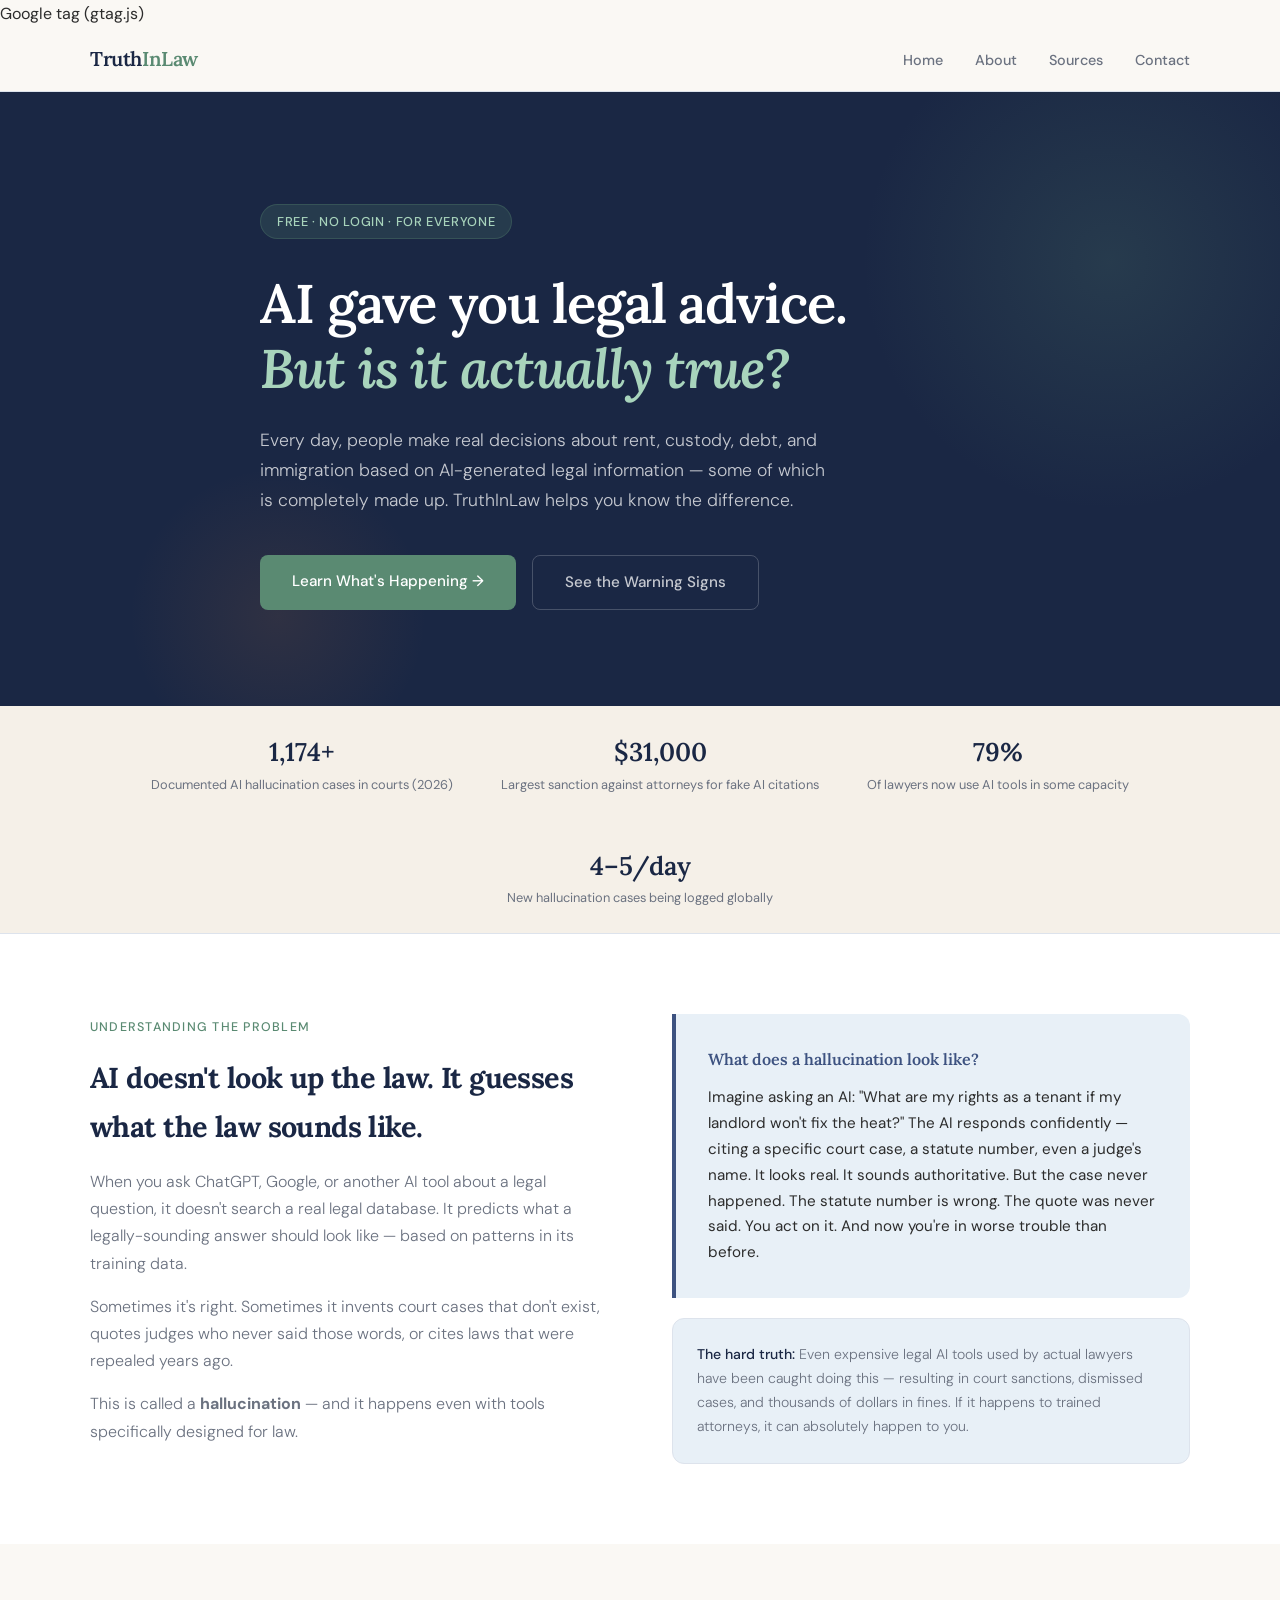
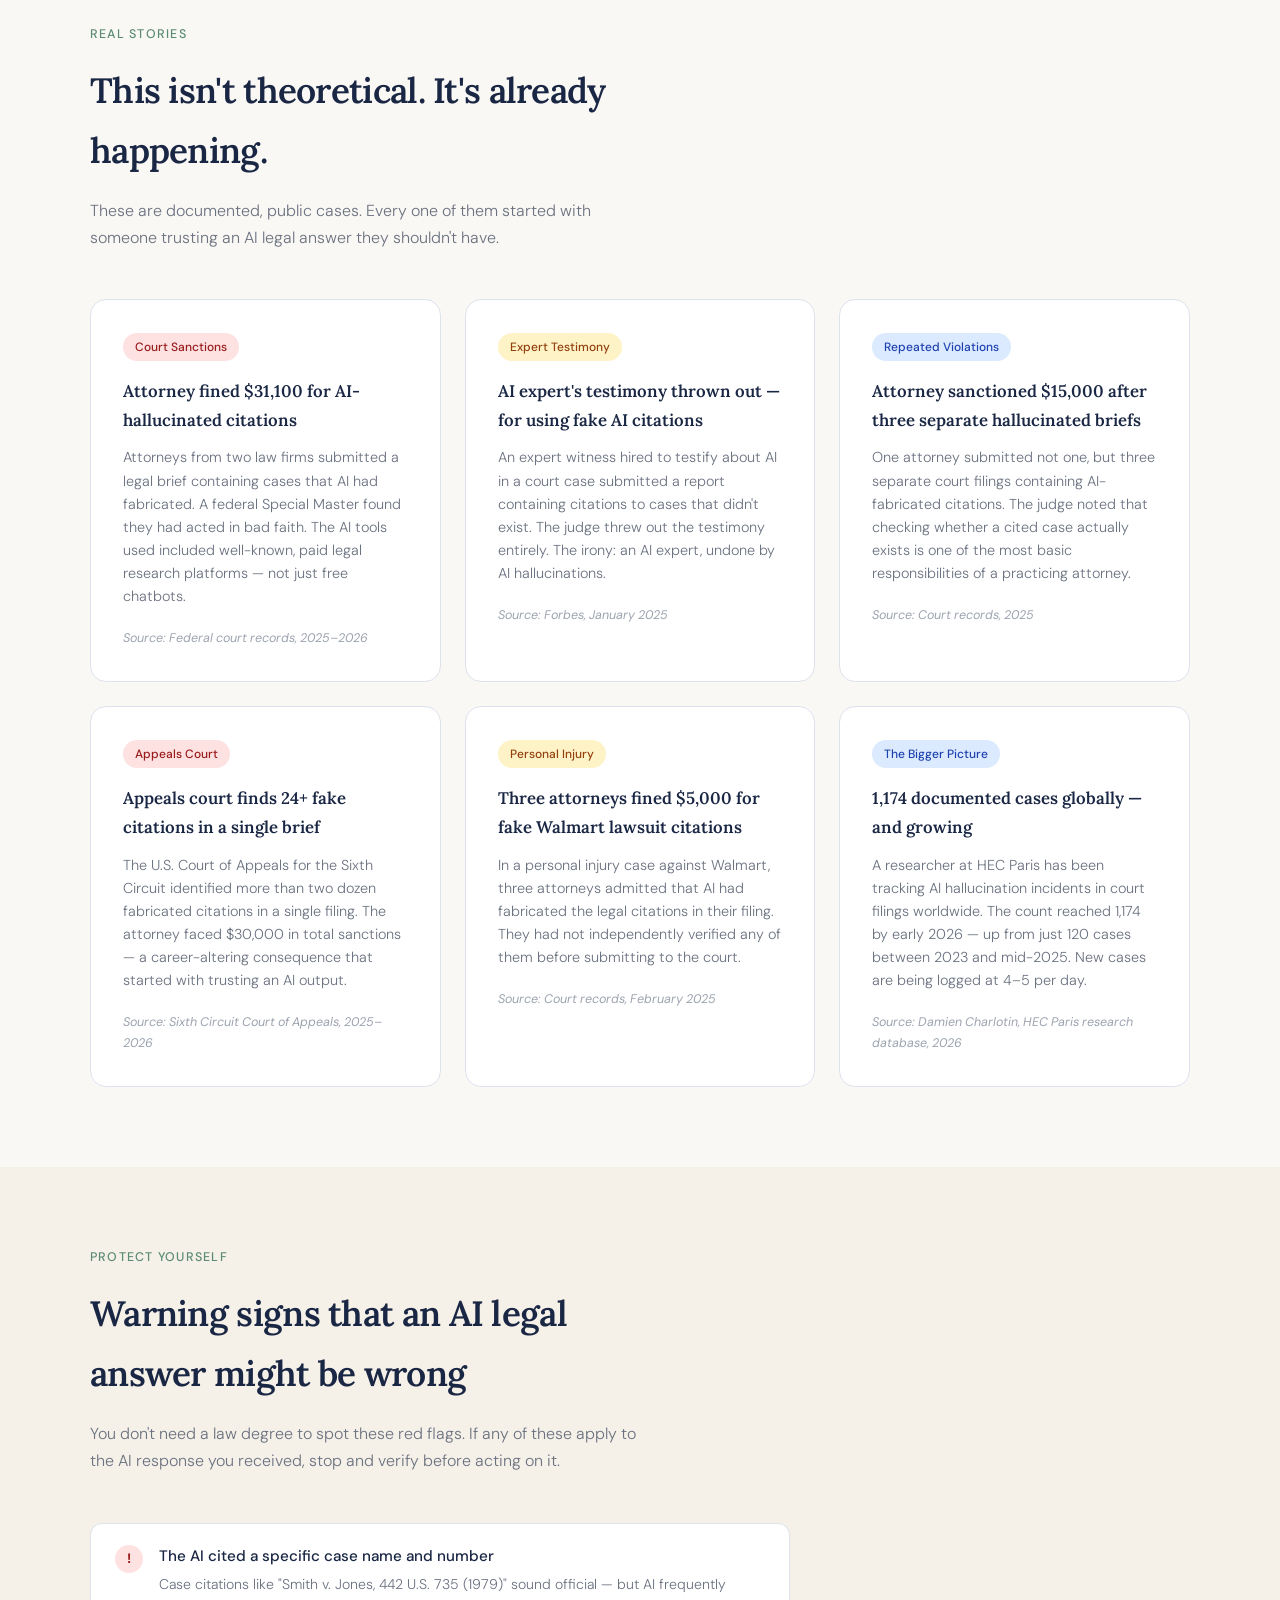
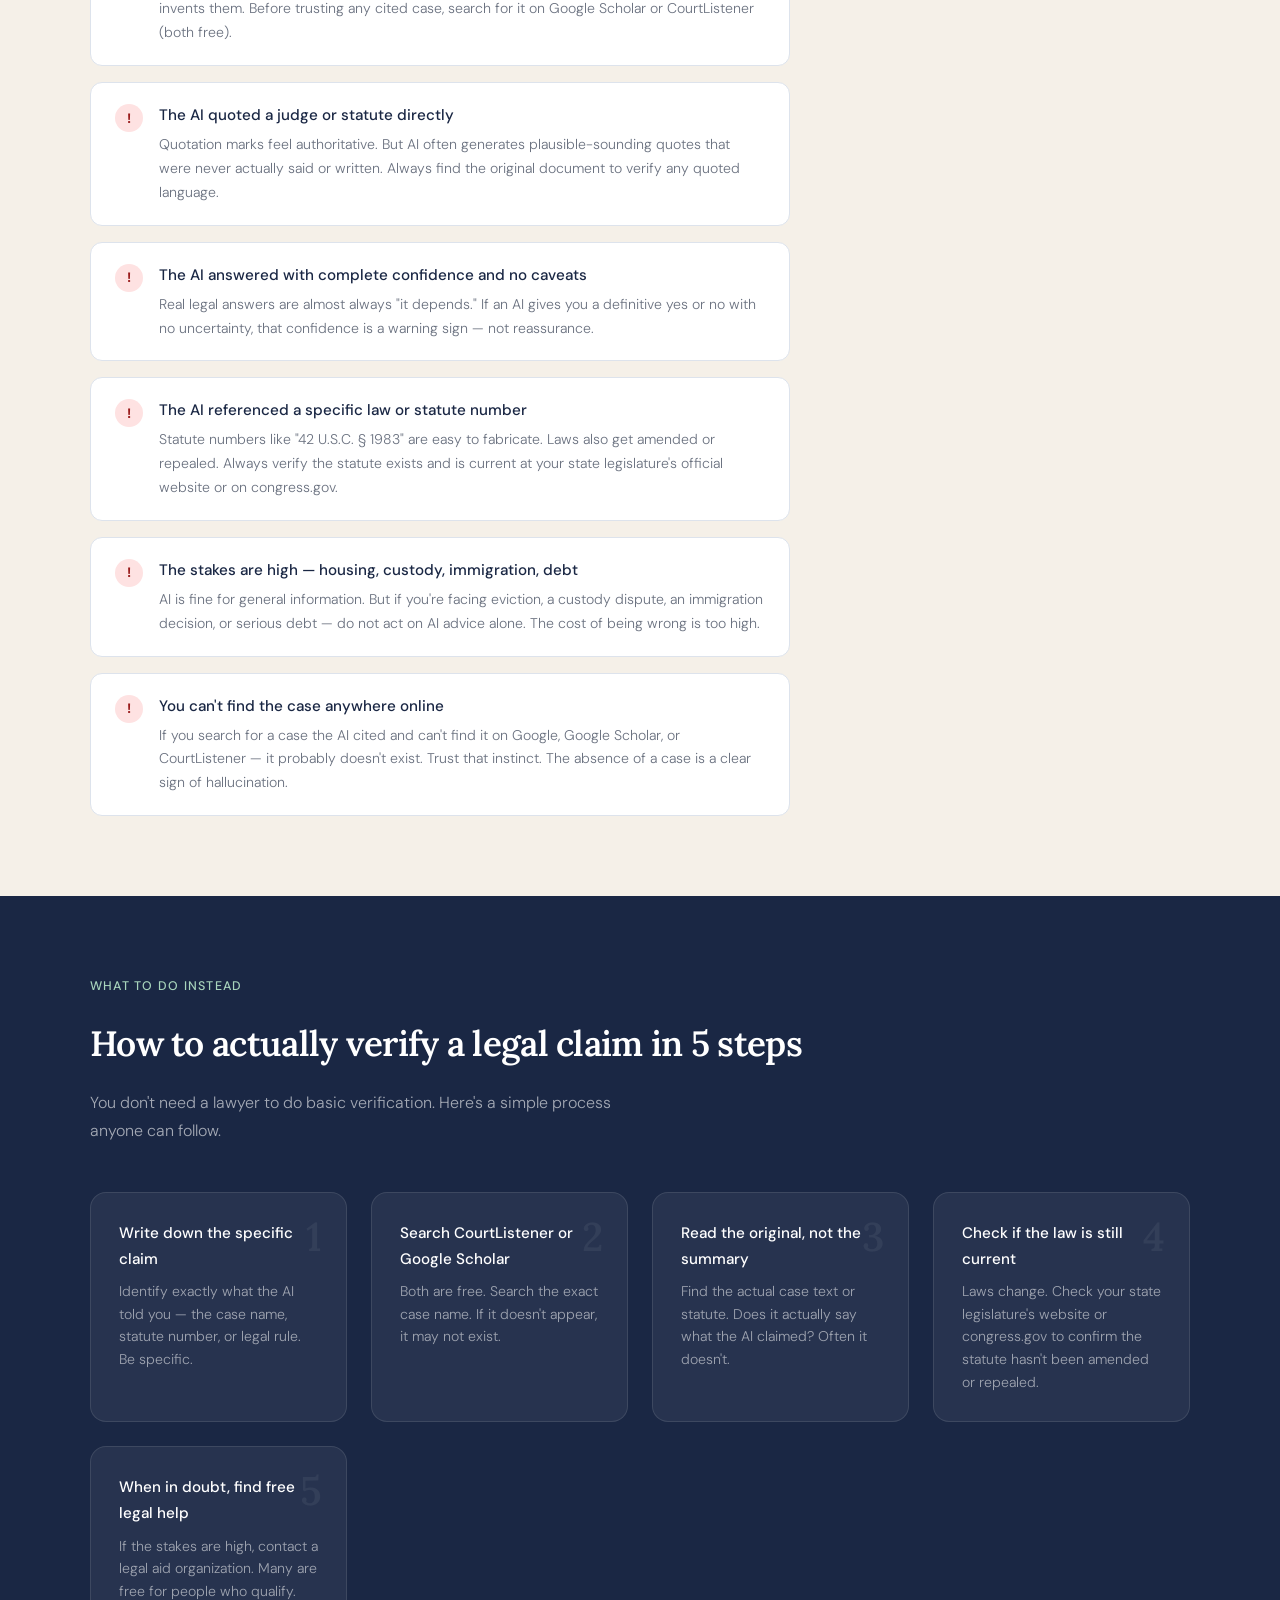
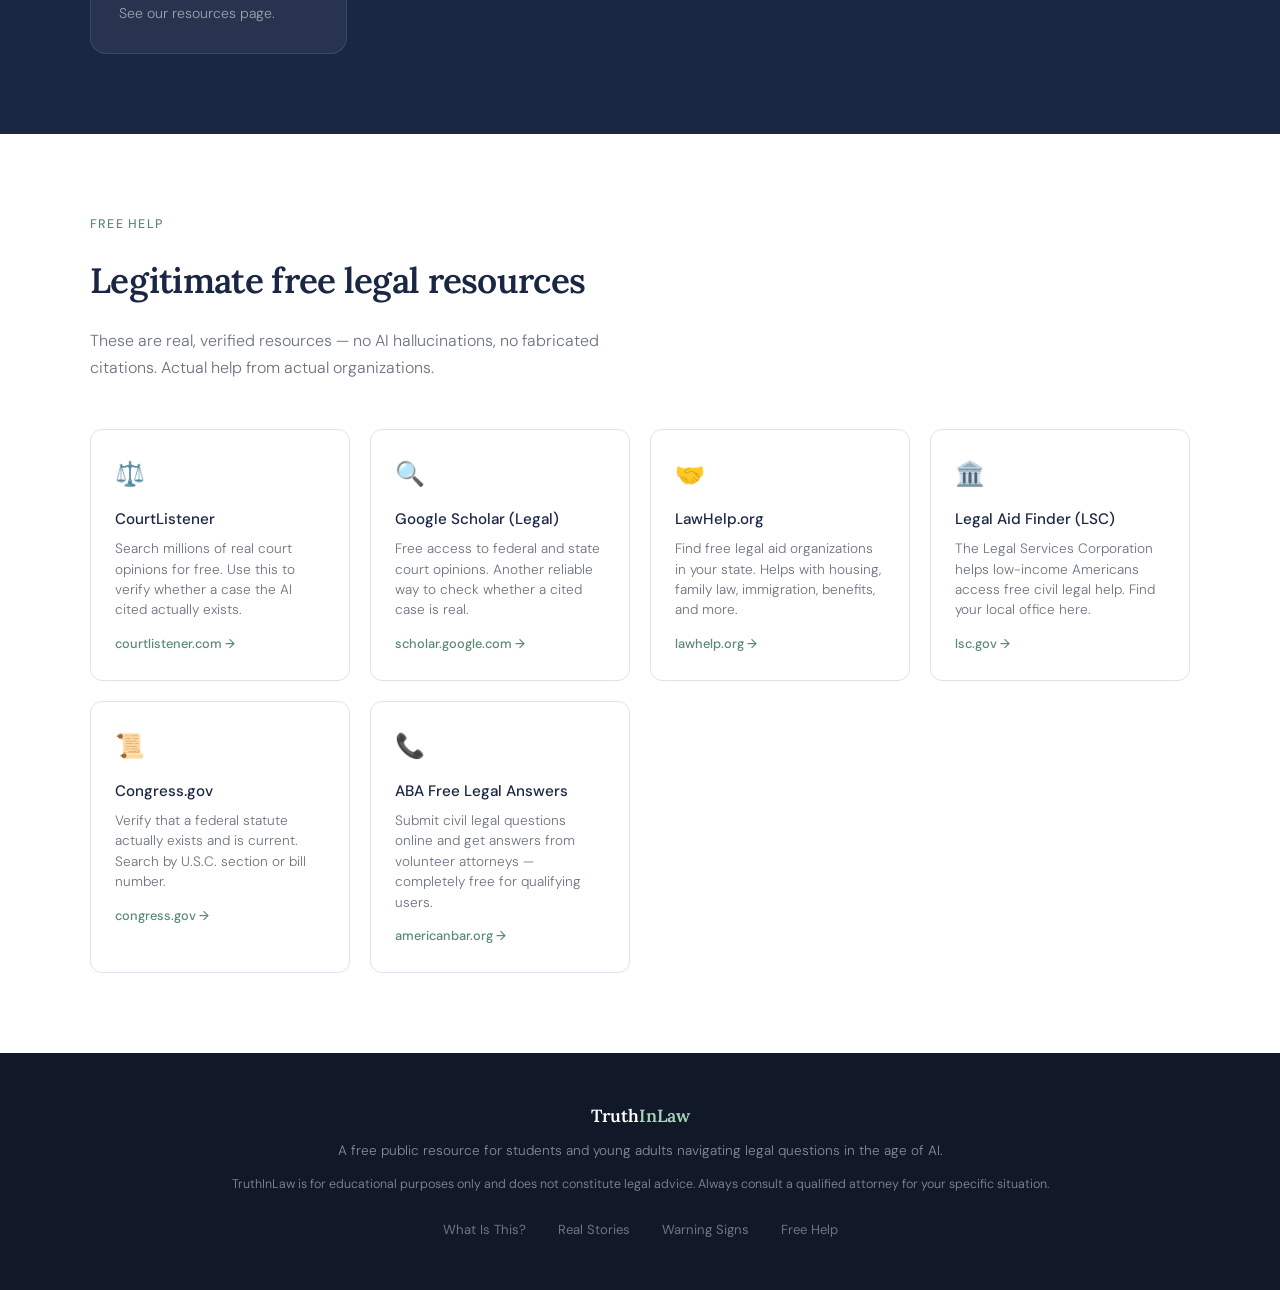
==== index.html @ 87f967fb "Update index.html" ====
<!DOCTYPE html>
<html lang="en">
<head> <meta name="google-site-verification" content="o9C9tO1v9_u4jPkDq4VD1Y3YwU4HZYozUURHQA8tSz4" /> Google tag (gtag.js) 
<script async src="https://www.googletagmanager.com/gtag/js?id=G-Q1T7XTE68C"></script>
<script>
  window.dataLayer = window.dataLayer || [];
  function gtag(){dataLayer.push(arguments);}
  gtag('js', new Date());

  gtag('config', 'G-Q1T7XTE68C');
</script>
<meta charset="UTF-8">
<meta name="viewport" content="width=device-width, initial-scale=1.0">
<title>TruthInLaw — Know Before You Trust</title>
<link href="https://fonts.googleapis.com/css2?family=Lora:ital,wght@0,400;0,600;1,400&family=DM+Sans:wght@300;400;500&display=swap" rel="stylesheet">
<style>
  :root {
    --navy: #1a2744;
    --slate: #3d5280;
    --sky: #e8f0f7;
    --cream: #faf8f4;
    --warm: #f5f0e8;
    --sage: #5a8a72;
    --amber: #c8773a;
    --text: #2c2c2c;
    --muted: #6b7280;
    --border: #dde3ec;
  }

  * { margin: 0; padding: 0; box-sizing: border-box; }

  html { scroll-behavior: smooth; }

  body {
    font-family: 'DM Sans', sans-serif;
    background: var(--cream);
    color: var(--text);
    font-size: 16px;
    line-height: 1.7;
  }

  /* NAV */
  nav {
    position: sticky;
    top: 0;
    background: rgba(250, 248, 244, 0.95);
    backdrop-filter: blur(12px);
    border-bottom: 1px solid var(--border);
    z-index: 100;
    padding: 0 2rem;
  }

  .nav-inner {
    max-width: 1100px;
    margin: 0 auto;
    display: flex;
    align-items: center;
    justify-content: space-between;
    height: 64px;
  }

  .logo {
    font-family: 'Lora', serif;
    font-size: 1.25rem;
    font-weight: 600;
    color: var(--navy);
    text-decoration: none;
    letter-spacing: -0.02em;
  }

  .logo span { color: var(--sage); }

  .nav-links {
    display: flex;
    gap: 2rem;
    list-style: none;
  }

  .nav-links a {
    color: var(--muted);
    text-decoration: none;
    font-size: 0.9rem;
    font-weight: 500;
    transition: color 0.2s;
  }

  .nav-links a:hover { color: var(--navy); }

  /* HERO */
  .hero {
    background: var(--navy);
    color: white;
    padding: 7rem 2rem 6rem;
    position: relative;
    overflow: hidden;
  }

  .hero::before {
    content: '';
    position: absolute;
    top: -80px;
    right: -80px;
    width: 500px;
    height: 500px;
    background: radial-gradient(circle, rgba(90,138,114,0.2) 0%, transparent 70%);
    pointer-events: none;
  }

  .hero::after {
    content: '';
    position: absolute;
    bottom: -60px;
    left: 10%;
    width: 300px;
    height: 300px;
    background: radial-gradient(circle, rgba(200,119,58,0.12) 0%, transparent 70%);
    pointer-events: none;
  }

  .hero-inner {
    max-width: 760px;
    margin: 0 auto;
    position: relative;
    z-index: 1;
  }

  .hero-badge {
    display: inline-block;
    background: rgba(90,138,114,0.2);
    color: #a8d4bc;
    border: 1px solid rgba(90,138,114,0.3);
    border-radius: 100px;
    padding: 0.35rem 1rem;
    font-size: 0.8rem;
    font-weight: 500;
    letter-spacing: 0.05em;
    text-transform: uppercase;
    margin-bottom: 2rem;
  }

  .hero h1 {
    font-family: 'Lora', serif;
    font-size: clamp(2.2rem, 5vw, 3.4rem);
    line-height: 1.2;
    font-weight: 600;
    margin-bottom: 1.5rem;
    letter-spacing: -0.02em;
  }

  .hero h1 em {
    font-style: italic;
    color: #a8d4bc;
  }

  .hero p {
    font-size: 1.1rem;
    color: rgba(255,255,255,0.75);
    max-width: 580px;
    margin-bottom: 2.5rem;
    font-weight: 300;
  }

  .hero-cta {
    display: flex;
    gap: 1rem;
    flex-wrap: wrap;
  }

  .btn-primary {
    background: var(--sage);
    color: white;
    padding: 0.85rem 2rem;
    border-radius: 8px;
    text-decoration: none;
    font-weight: 500;
    font-size: 0.95rem;
    transition: background 0.2s, transform 0.15s;
  }

  .btn-primary:hover { background: #4a7a62; transform: translateY(-1px); }

  .btn-ghost {
    background: transparent;
    color: rgba(255,255,255,0.75);
    padding: 0.85rem 2rem;
    border-radius: 8px;
    text-decoration: none;
    font-weight: 500;
    font-size: 0.95rem;
    border: 1px solid rgba(255,255,255,0.2);
    transition: border-color 0.2s, color 0.2s;
  }

  .btn-ghost:hover { border-color: rgba(255,255,255,0.5); color: white; }

  /* STAT BAR */
  .stat-bar {
    background: var(--warm);
    border-bottom: 1px solid var(--border);
    padding: 1.5rem 2rem;
  }

  .stat-bar-inner {
    max-width: 1100px;
    margin: 0 auto;
    display: flex;
    gap: 3rem;
    justify-content: center;
    flex-wrap: wrap;
  }

  .stat {
    text-align: center;
  }

  .stat-num {
    font-family: 'Lora', serif;
    font-size: 1.6rem;
    font-weight: 600;
    color: var(--navy);
  }

  .stat-label {
    font-size: 0.8rem;
    color: var(--muted);
    font-weight: 400;
  }

  /* SECTIONS */
  section {
    padding: 5rem 2rem;
  }

  .section-inner {
    max-width: 1100px;
    margin: 0 auto;
  }

  .section-label {
    font-size: 0.78rem;
    font-weight: 500;
    letter-spacing: 0.1em;
    text-transform: uppercase;
    color: var(--sage);
    margin-bottom: 1rem;
  }

  .section-title {
    font-family: 'Lora', serif;
    font-size: clamp(1.6rem, 3vw, 2.2rem);
    color: var(--navy);
    font-weight: 600;
    letter-spacing: -0.02em;
    margin-bottom: 1rem;
    max-width: 600px;
  }

  .section-subtitle {
    color: var(--muted);
    font-size: 1rem;
    max-width: 560px;
    margin-bottom: 3rem;
    font-weight: 300;
  }

  /* WHAT IS AI HALLUCINATION */
  .explainer {
    background: white;
  }

  .explainer-grid {
    display: grid;
    grid-template-columns: 1fr 1fr;
    gap: 4rem;
    align-items: center;
  }

  @media (max-width: 720px) {
    .explainer-grid { grid-template-columns: 1fr; gap: 2rem; }
  }

  .callout-box {
    background: var(--sky);
    border-left: 4px solid var(--slate);
    border-radius: 0 12px 12px 0;
    padding: 2rem;
  }

  .callout-box h3 {
    font-family: 'Lora', serif;
    font-size: 1rem;
    color: var(--slate);
    margin-bottom: 0.75rem;
    font-weight: 600;
  }

  .callout-box p {
    font-size: 0.95rem;
    color: var(--text);
    line-height: 1.7;
  }

  .explainer-text h2 {
    font-family: 'Lora', serif;
    font-size: 1.8rem;
    color: var(--navy);
    margin-bottom: 1rem;
    letter-spacing: -0.02em;
  }

  .explainer-text p {
    color: var(--muted);
    margin-bottom: 1rem;
    font-weight: 300;
  }

  /* REAL STORIES */
  .stories { background: var(--cream); }

  .stories-grid {
    display: grid;
    grid-template-columns: repeat(auto-fit, minmax(300px, 1fr));
    gap: 1.5rem;
  }

  .story-card {
    background: white;
    border-radius: 16px;
    padding: 2rem;
    border: 1px solid var(--border);
    transition: box-shadow 0.2s, transform 0.2s;
    position: relative;
  }

  .story-card:hover {
    box-shadow: 0 8px 30px rgba(26,39,68,0.08);
    transform: translateY(-2px);
  }

  .story-tag {
    display: inline-block;
    padding: 0.25rem 0.75rem;
    border-radius: 100px;
    font-size: 0.75rem;
    font-weight: 500;
    margin-bottom: 1rem;
  }

  .tag-red { background: #fee2e2; color: #991b1b; }
  .tag-amber { background: #fef3c7; color: #92400e; }
  .tag-blue { background: #dbeafe; color: #1e40af; }

  .story-card h3 {
    font-family: 'Lora', serif;
    font-size: 1.05rem;
    color: var(--navy);
    margin-bottom: 0.75rem;
    font-weight: 600;
  }

  .story-card p {
    font-size: 0.9rem;
    color: var(--muted);
    line-height: 1.6;
    font-weight: 300;
  }

  .story-card .story-source {
    margin-top: 1.25rem;
    font-size: 0.78rem;
    color: #9ca3af;
    font-style: italic;
  }

  /* WARNING SIGNS */
  .warnings { background: var(--warm); }

  .checklist {
    display: flex;
    flex-direction: column;
    gap: 1rem;
    max-width: 700px;
  }

  .check-item {
    background: white;
    border-radius: 12px;
    padding: 1.25rem 1.5rem;
    display: flex;
    gap: 1rem;
    align-items: flex-start;
    border: 1px solid var(--border);
  }

  .check-icon {
    width: 28px;
    height: 28px;
    border-radius: 50%;
    background: #fee2e2;
    color: #991b1b;
    font-size: 0.85rem;
    display: flex;
    align-items: center;
    justify-content: center;
    flex-shrink: 0;
    margin-top: 1px;
    font-weight: 700;
  }

  .check-text h4 {
    font-weight: 500;
    color: var(--navy);
    margin-bottom: 0.25rem;
    font-size: 0.95rem;
  }

  .check-text p {
    font-size: 0.88rem;
    color: var(--muted);
    font-weight: 300;
  }

  /* FREE RESOURCES */
  .resources { background: white; }

  .resources-grid {
    display: grid;
    grid-template-columns: repeat(auto-fit, minmax(250px, 1fr));
    gap: 1.25rem;
  }

  .resource-card {
    border: 1px solid var(--border);
    border-radius: 12px;
    padding: 1.5rem;
    text-decoration: none;
    color: inherit;
    transition: border-color 0.2s, box-shadow 0.2s;
    display: block;
  }

  .resource-card:hover {
    border-color: var(--sage);
    box-shadow: 0 4px 16px rgba(90,138,114,0.12);
  }

  .resource-icon {
    font-size: 1.5rem;
    margin-bottom: 0.75rem;
  }

  .resource-card h3 {
    font-weight: 500;
    color: var(--navy);
    margin-bottom: 0.4rem;
    font-size: 0.95rem;
  }

  .resource-card p {
    font-size: 0.85rem;
    color: var(--muted);
    font-weight: 300;
    line-height: 1.5;
  }

  .resource-link {
    display: inline-block;
    margin-top: 0.75rem;
    font-size: 0.8rem;
    color: var(--sage);
    font-weight: 500;
  }

  /* QUICK GUIDE */
  .guide { background: var(--navy); color: white; }

  .guide .section-label { color: #a8d4bc; }
  .guide .section-title { color: white; }
  .guide .section-subtitle { color: rgba(255,255,255,0.6); }

  .steps {
    display: grid;
    grid-template-columns: repeat(auto-fit, minmax(220px, 1fr));
    gap: 1.5rem;
    counter-reset: steps;
  }

  .step {
    background: rgba(255,255,255,0.06);
    border: 1px solid rgba(255,255,255,0.1);
    border-radius: 16px;
    padding: 1.75rem;
    counter-increment: steps;
    position: relative;
  }

  .step::before {
    content: counter(steps);
    position: absolute;
    top: 1.5rem;
    right: 1.5rem;
    font-family: 'Lora', serif;
    font-size: 2.5rem;
    color: rgba(255,255,255,0.06);
    font-weight: 600;
    line-height: 1;
  }

  .step h3 {
    font-weight: 500;
    color: white;
    margin-bottom: 0.5rem;
    font-size: 0.95rem;
  }

  .step p {
    font-size: 0.88rem;
    color: rgba(255,255,255,0.55);
    font-weight: 300;
    line-height: 1.6;
  }

  /* FOOTER */
  footer {
    background: #111827;
    color: rgba(255,255,255,0.5);
    padding: 3rem 2rem;
    text-align: center;
    font-size: 0.85rem;
  }

  footer .footer-logo {
    font-family: 'Lora', serif;
    font-size: 1.1rem;
    color: white;
    margin-bottom: 0.5rem;
    font-weight: 600;
  }

  footer .footer-logo span { color: #a8d4bc; }

  footer p { margin-top: 0.5rem; font-weight: 300; }

  footer .footer-links {
    margin-top: 1.5rem;
    display: flex;
    gap: 2rem;
    justify-content: center;
    flex-wrap: wrap;
  }

  footer .footer-links a {
    color: rgba(255,255,255,0.4);
    text-decoration: none;
    transition: color 0.2s;
    font-size: 0.82rem;
  }

  footer .footer-links a:hover { color: white; }

  /* ANIMATIONS */
  @keyframes fadeUp {
    from { opacity: 0; transform: translateY(24px); }
    to { opacity: 1; transform: translateY(0); }
  }

  .hero-inner > * {
    animation: fadeUp 0.6s ease both;
  }

  .hero-inner > *:nth-child(1) { animation-delay: 0.1s; }
  .hero-inner > *:nth-child(2) { animation-delay: 0.2s; }
  .hero-inner > *:nth-child(3) { animation-delay: 0.3s; }
  .hero-inner > *:nth-child(4) { animation-delay: 0.4s; }

  /* MOBILE */
  @media (max-width: 600px) {
    nav .nav-links { display: none; }
    .stat-bar-inner { gap: 1.5rem; }
  }
</style>
</head>
<body>

<!-- NAV -->
<nav>
  <div class="nav-inner">
   <a href="index.html" class="logo">Truth<span>InLaw</span></a>
  <ul class="nav-links">
  <li><a href="index.html">Home</a></li>
  <li><a href="about.html">About</a></li>
  <li><a href="sources.html">Sources</a></li>
  <li><a href="contact.html">Contact</a></li>
</ul>
  </div>
</nav>

<!-- HERO -->
<section class="hero">
  <div class="hero-inner">
    <div class="hero-badge">Free · No Login · For Everyone</div>
    <h1>AI gave you legal advice.<br><em>But is it actually true?</em></h1>
    <p>Every day, people make real decisions about rent, custody, debt, and immigration based on AI-generated legal information — some of which is completely made up. TruthInLaw helps you know the difference.</p>
    <div class="hero-cta">
      <a href="#what-is-it" class="btn-primary">Learn What's Happening →</a>
      <a href="#warning-signs" class="btn-ghost">See the Warning Signs</a>
    </div>
  </div>
</section>

<!-- STAT BAR -->
<div class="stat-bar">
  <div class="stat-bar-inner">
    <div class="stat">
      <div class="stat-num">1,174+</div>
      <div class="stat-label">Documented AI hallucination cases in courts (2026)</div>
    </div>
    <div class="stat">
      <div class="stat-num">$31,000</div>
      <div class="stat-label">Largest sanction against attorneys for fake AI citations</div>
    </div>
    <div class="stat">
      <div class="stat-num">79%</div>
      <div class="stat-label">Of lawyers now use AI tools in some capacity</div>
    </div>
    <div class="stat">
      <div class="stat-num">4–5/day</div>
      <div class="stat-label">New hallucination cases being logged globally</div>
    </div>
  </div>
</div>

<!-- WHAT IS IT -->
<section class="explainer white" id="what-is-it">
  <div class="section-inner">
    <div class="explainer-grid">
      <div class="explainer-text">
        <div class="section-label">Understanding the Problem</div>
        <h2>AI doesn't look up the law. It guesses what the law sounds like.</h2>
        <p>When you ask ChatGPT, Google, or another AI tool about a legal question, it doesn't search a real legal database. It predicts what a legally-sounding answer should look like — based on patterns in its training data.</p>
        <p>Sometimes it's right. Sometimes it invents court cases that don't exist, quotes judges who never said those words, or cites laws that were repealed years ago.</p>
        <p>This is called a <strong>hallucination</strong> — and it happens even with tools specifically designed for law.</p>
      </div>
      <div>
        <div class="callout-box">
          <h3>What does a hallucination look like?</h3>
          <p>Imagine asking an AI: "What are my rights as a tenant if my landlord won't fix the heat?" The AI responds confidently — citing a specific court case, a statute number, even a judge's name. It looks real. It sounds authoritative. But the case never happened. The statute number is wrong. The quote was never said. You act on it. And now you're in worse trouble than before.</p>
        </div>
        <div style="margin-top: 1.25rem; background: var(--sky); border-radius: 12px; padding: 1.5rem; border: 1px solid var(--border);">
          <p style="font-size: 0.88rem; color: var(--muted); font-weight: 300;"><strong style="color: var(--navy); font-weight: 500;">The hard truth:</strong> Even expensive legal AI tools used by actual lawyers have been caught doing this — resulting in court sanctions, dismissed cases, and thousands of dollars in fines. If it happens to trained attorneys, it can absolutely happen to you.</p>
        </div>
      </div>
    </div>
  </div>
</section>

<!-- REAL STORIES -->
<section class="stories" id="real-stories">
  <div class="section-inner">
    <div class="section-label">Real Stories</div>
    <h2 class="section-title">This isn't theoretical. It's already happening.</h2>
    <p class="section-subtitle">These are documented, public cases. Every one of them started with someone trusting an AI legal answer they shouldn't have.</p>

    <div class="stories-grid">
      <div class="story-card">
        <div class="story-tag tag-red">Court Sanctions</div>
        <h3>Attorney fined $31,100 for AI-hallucinated citations</h3>
        <p>Attorneys from two law firms submitted a legal brief containing cases that AI had fabricated. A federal Special Master found they had acted in bad faith. The AI tools used included well-known, paid legal research platforms — not just free chatbots.</p>
        <div class="story-source">Source: Federal court records, 2025–2026</div>
      </div>

      <div class="story-card">
        <div class="story-tag tag-amber">Expert Testimony</div>
        <h3>AI expert's testimony thrown out — for using fake AI citations</h3>
        <p>An expert witness hired to testify about AI in a court case submitted a report containing citations to cases that didn't exist. The judge threw out the testimony entirely. The irony: an AI expert, undone by AI hallucinations.</p>
        <div class="story-source">Source: Forbes, January 2025</div>
      </div>

      <div class="story-card">
        <div class="story-tag tag-blue">Repeated Violations</div>
        <h3>Attorney sanctioned $15,000 after three separate hallucinated briefs</h3>
        <p>One attorney submitted not one, but three separate court filings containing AI-fabricated citations. The judge noted that checking whether a cited case actually exists is one of the most basic responsibilities of a practicing attorney.</p>
        <div class="story-source">Source: Court records, 2025</div>
      </div>

      <div class="story-card">
        <div class="story-tag tag-red">Appeals Court</div>
        <h3>Appeals court finds 24+ fake citations in a single brief</h3>
        <p>The U.S. Court of Appeals for the Sixth Circuit identified more than two dozen fabricated citations in a single filing. The attorney faced $30,000 in total sanctions — a career-altering consequence that started with trusting an AI output.</p>
        <div class="story-source">Source: Sixth Circuit Court of Appeals, 2025–2026</div>
      </div>

      <div class="story-card">
        <div class="story-tag tag-amber">Personal Injury</div>
        <h3>Three attorneys fined $5,000 for fake Walmart lawsuit citations</h3>
        <p>In a personal injury case against Walmart, three attorneys admitted that AI had fabricated the legal citations in their filing. They had not independently verified any of them before submitting to the court.</p>
        <div class="story-source">Source: Court records, February 2025</div>
      </div>

      <div class="story-card">
        <div class="story-tag tag-blue">The Bigger Picture</div>
        <h3>1,174 documented cases globally — and growing</h3>
        <p>A researcher at HEC Paris has been tracking AI hallucination incidents in court filings worldwide. The count reached 1,174 by early 2026 — up from just 120 cases between 2023 and mid-2025. New cases are being logged at 4–5 per day.</p>
        <div class="story-source">Source: Damien Charlotin, HEC Paris research database, 2026</div>
      </div>
    </div>
  </div>
</section>

<!-- WARNING SIGNS -->
<section class="warnings" id="warning-signs">
  <div class="section-inner">
    <div class="section-label">Protect Yourself</div>
    <h2 class="section-title">Warning signs that an AI legal answer might be wrong</h2>
    <p class="section-subtitle">You don't need a law degree to spot these red flags. If any of these apply to the AI response you received, stop and verify before acting on it.</p>

    <div class="checklist">
      <div class="check-item">
        <div class="check-icon">!</div>
        <div class="check-text">
          <h4>The AI cited a specific case name and number</h4>
          <p>Case citations like "Smith v. Jones, 442 U.S. 735 (1979)" sound official — but AI frequently invents them. Before trusting any cited case, search for it on Google Scholar or CourtListener (both free).</p>
        </div>
      </div>

      <div class="check-item">
        <div class="check-icon">!</div>
        <div class="check-text">
          <h4>The AI quoted a judge or statute directly</h4>
          <p>Quotation marks feel authoritative. But AI often generates plausible-sounding quotes that were never actually said or written. Always find the original document to verify any quoted language.</p>
        </div>
      </div>

      <div class="check-item">
        <div class="check-icon">!</div>
        <div class="check-text">
          <h4>The AI answered with complete confidence and no caveats</h4>
          <p>Real legal answers are almost always "it depends." If an AI gives you a definitive yes or no with no uncertainty, that confidence is a warning sign — not reassurance.</p>
        </div>
      </div>

      <div class="check-item">
        <div class="check-icon">!</div>
        <div class="check-text">
          <h4>The AI referenced a specific law or statute number</h4>
          <p>Statute numbers like "42 U.S.C. § 1983" are easy to fabricate. Laws also get amended or repealed. Always verify the statute exists and is current at your state legislature's official website or on congress.gov.</p>
        </div>
      </div>

      <div class="check-item">
        <div class="check-icon">!</div>
        <div class="check-text">
          <h4>The stakes are high — housing, custody, immigration, debt</h4>
          <p>AI is fine for general information. But if you're facing eviction, a custody dispute, an immigration decision, or serious debt — do not act on AI advice alone. The cost of being wrong is too high.</p>
        </div>
      </div>

      <div class="check-item">
        <div class="check-icon">!</div>
        <div class="check-text">
          <h4>You can't find the case anywhere online</h4>
          <p>If you search for a case the AI cited and can't find it on Google, Google Scholar, or CourtListener — it probably doesn't exist. Trust that instinct. The absence of a case is a clear sign of hallucination.</p>
        </div>
      </div>
    </div>
  </div>
</section>

<!-- QUICK GUIDE -->
<section class="guide">
  <div class="section-inner">
    <div class="section-label">What To Do Instead</div>
    <h2 class="section-title" style="max-width: 100%;">How to actually verify a legal claim in 5 steps</h2>
    <p class="section-subtitle">You don't need a lawyer to do basic verification. Here's a simple process anyone can follow.</p>

    <div class="steps">
      <div class="step">
        <h3>Write down the specific claim</h3>
        <p>Identify exactly what the AI told you — the case name, statute number, or legal rule. Be specific.</p>
      </div>
      <div class="step">
        <h3>Search CourtListener or Google Scholar</h3>
        <p>Both are free. Search the exact case name. If it doesn't appear, it may not exist.</p>
      </div>
      <div class="step">
        <h3>Read the original, not the summary</h3>
        <p>Find the actual case text or statute. Does it actually say what the AI claimed? Often it doesn't.</p>
      </div>
      <div class="step">
        <h3>Check if the law is still current</h3>
        <p>Laws change. Check your state legislature's website or congress.gov to confirm the statute hasn't been amended or repealed.</p>
      </div>
      <div class="step">
        <h3>When in doubt, find free legal help</h3>
        <p>If the stakes are high, contact a legal aid organization. Many are free for people who qualify. See our resources page.</p>
      </div>
    </div>
  </div>
</section>

<!-- FREE RESOURCES -->
<section class="resources" id="resources">
  <div class="section-inner">
    <div class="section-label">Free Help</div>
    <h2 class="section-title">Legitimate free legal resources</h2>
    <p class="section-subtitle">These are real, verified resources — no AI hallucinations, no fabricated citations. Actual help from actual organizations.</p>

    <div class="resources-grid">
      <a href="https://www.courtlistener.com" target="_blank" class="resource-card">
        <div class="resource-icon">⚖️</div>
        <h3>CourtListener</h3>
        <p>Search millions of real court opinions for free. Use this to verify whether a case the AI cited actually exists.</p>
        <span class="resource-link">courtlistener.com →</span>
      </a>

      <a href="https://scholar.google.com" target="_blank" class="resource-card">
        <div class="resource-icon">🔍</div>
        <h3>Google Scholar (Legal)</h3>
        <p>Free access to federal and state court opinions. Another reliable way to check whether a cited case is real.</p>
        <span class="resource-link">scholar.google.com →</span>
      </a>

      <a href="https://www.lawhelp.org" target="_blank" class="resource-card">
        <div class="resource-icon">🤝</div>
        <h3>LawHelp.org</h3>
        <p>Find free legal aid organizations in your state. Helps with housing, family law, immigration, benefits, and more.</p>
        <span class="resource-link">lawhelp.org →</span>
      </a>

      <a href="https://www.lsc.gov/what-legal-aid/find-legal-aid" target="_blank" class="resource-card">
        <div class="resource-icon">🏛️</div>
        <h3>Legal Aid Finder (LSC)</h3>
        <p>The Legal Services Corporation helps low-income Americans access free civil legal help. Find your local office here.</p>
        <span class="resource-link">lsc.gov →</span>
      </a>

      <a href="https://www.congress.gov" target="_blank" class="resource-card">
        <div class="resource-icon">📜</div>
        <h3>Congress.gov</h3>
        <p>Verify that a federal statute actually exists and is current. Search by U.S.C. section or bill number.</p>
        <span class="resource-link">congress.gov →</span>
      </a>

      <a href="https://www.americanbar.org/groups/legal_services/flh-home/" target="_blank" class="resource-card">
        <div class="resource-icon">📞</div>
        <h3>ABA Free Legal Answers</h3>
        <p>Submit civil legal questions online and get answers from volunteer attorneys — completely free for qualifying users.</p>
        <span class="resource-link">americanbar.org →</span>
      </a>
    </div>
  </div>
</section>

<!-- FOOTER -->
<footer>
  <div class="footer-logo">Truth<span>InLaw</span></div>
  <p>A free public resource for students and young adults navigating legal questions in the age of AI.</p>
  <p style="margin-top: 0.75rem; font-size: 0.78rem;">TruthInLaw is for educational purposes only and does not constitute legal advice. Always consult a qualified attorney for your specific situation.</p>
  <div class="footer-links">
    <a href="#what-is-it">What Is This?</a>
    <a href="#real-stories">Real Stories</a>
    <a href="#warning-signs">Warning Signs</a>
    <a href="#resources">Free Help</a>
  </div>
</footer>

</body>
</html>
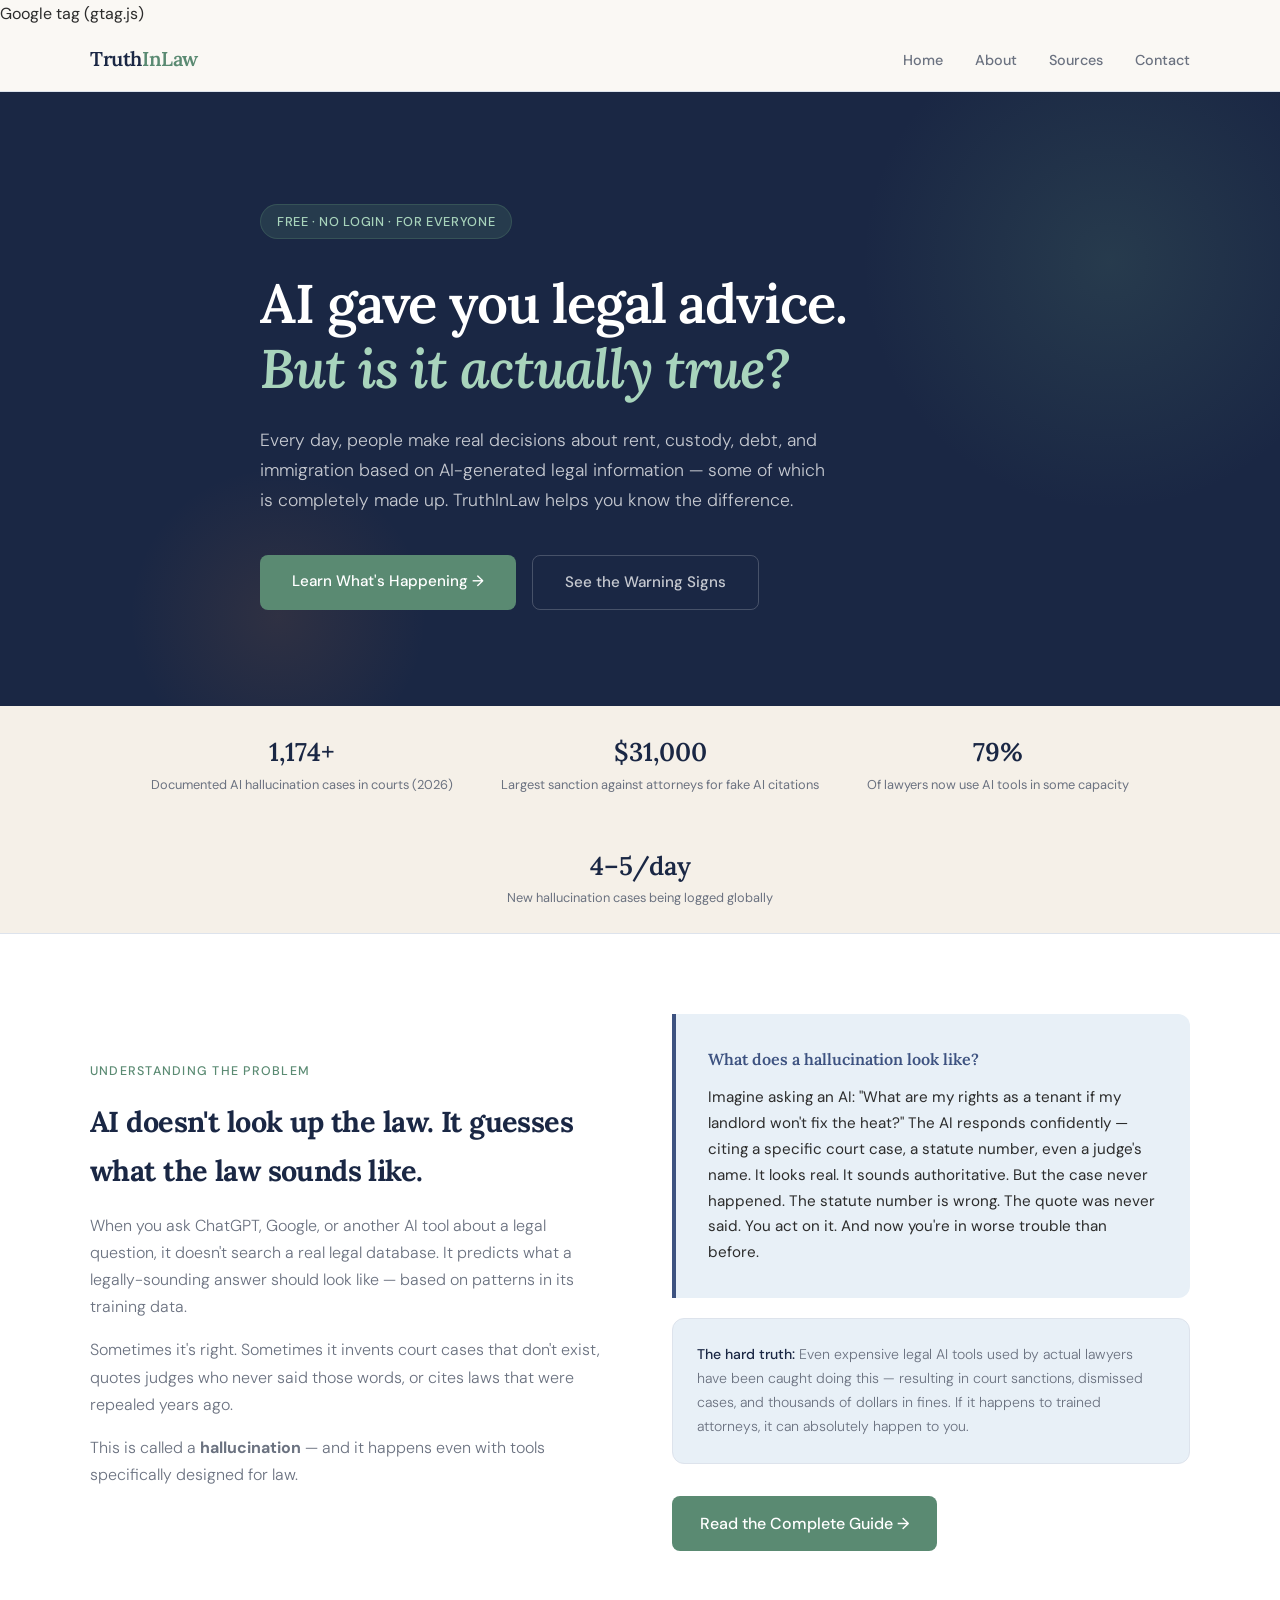
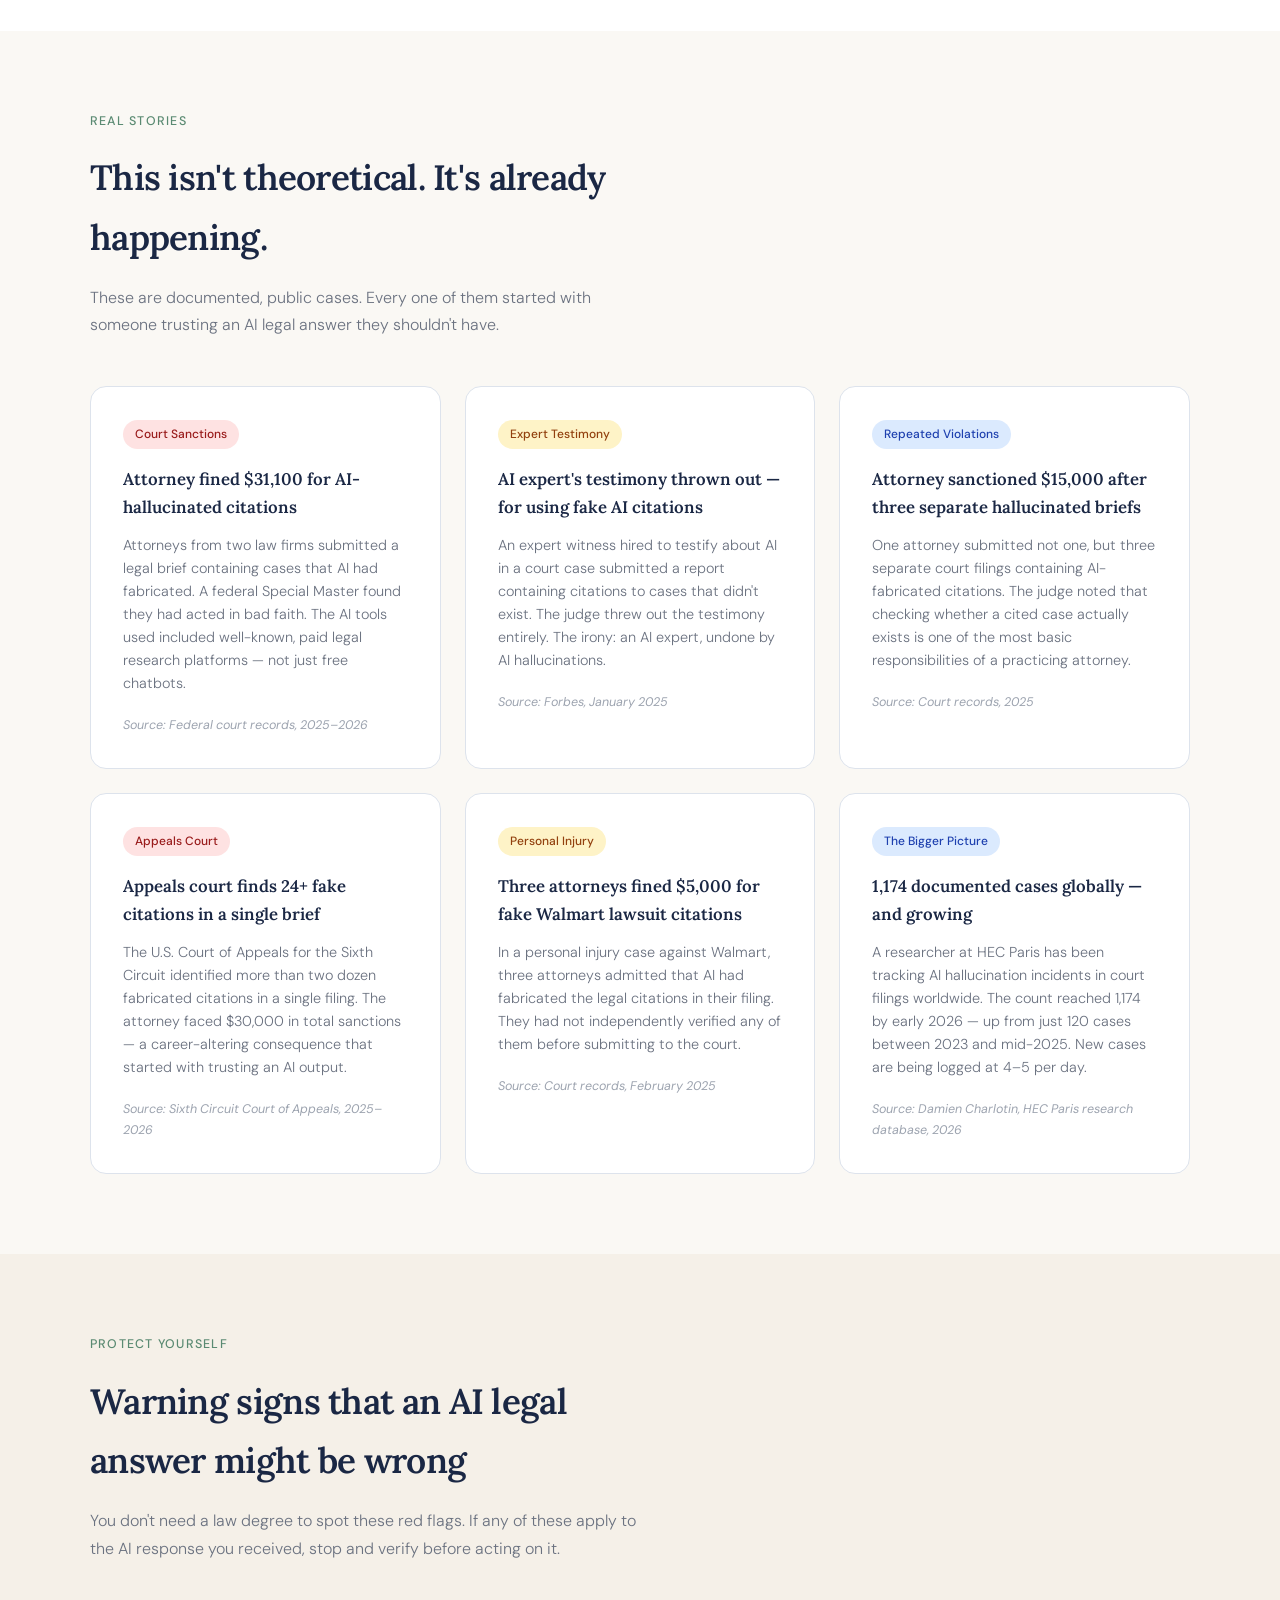
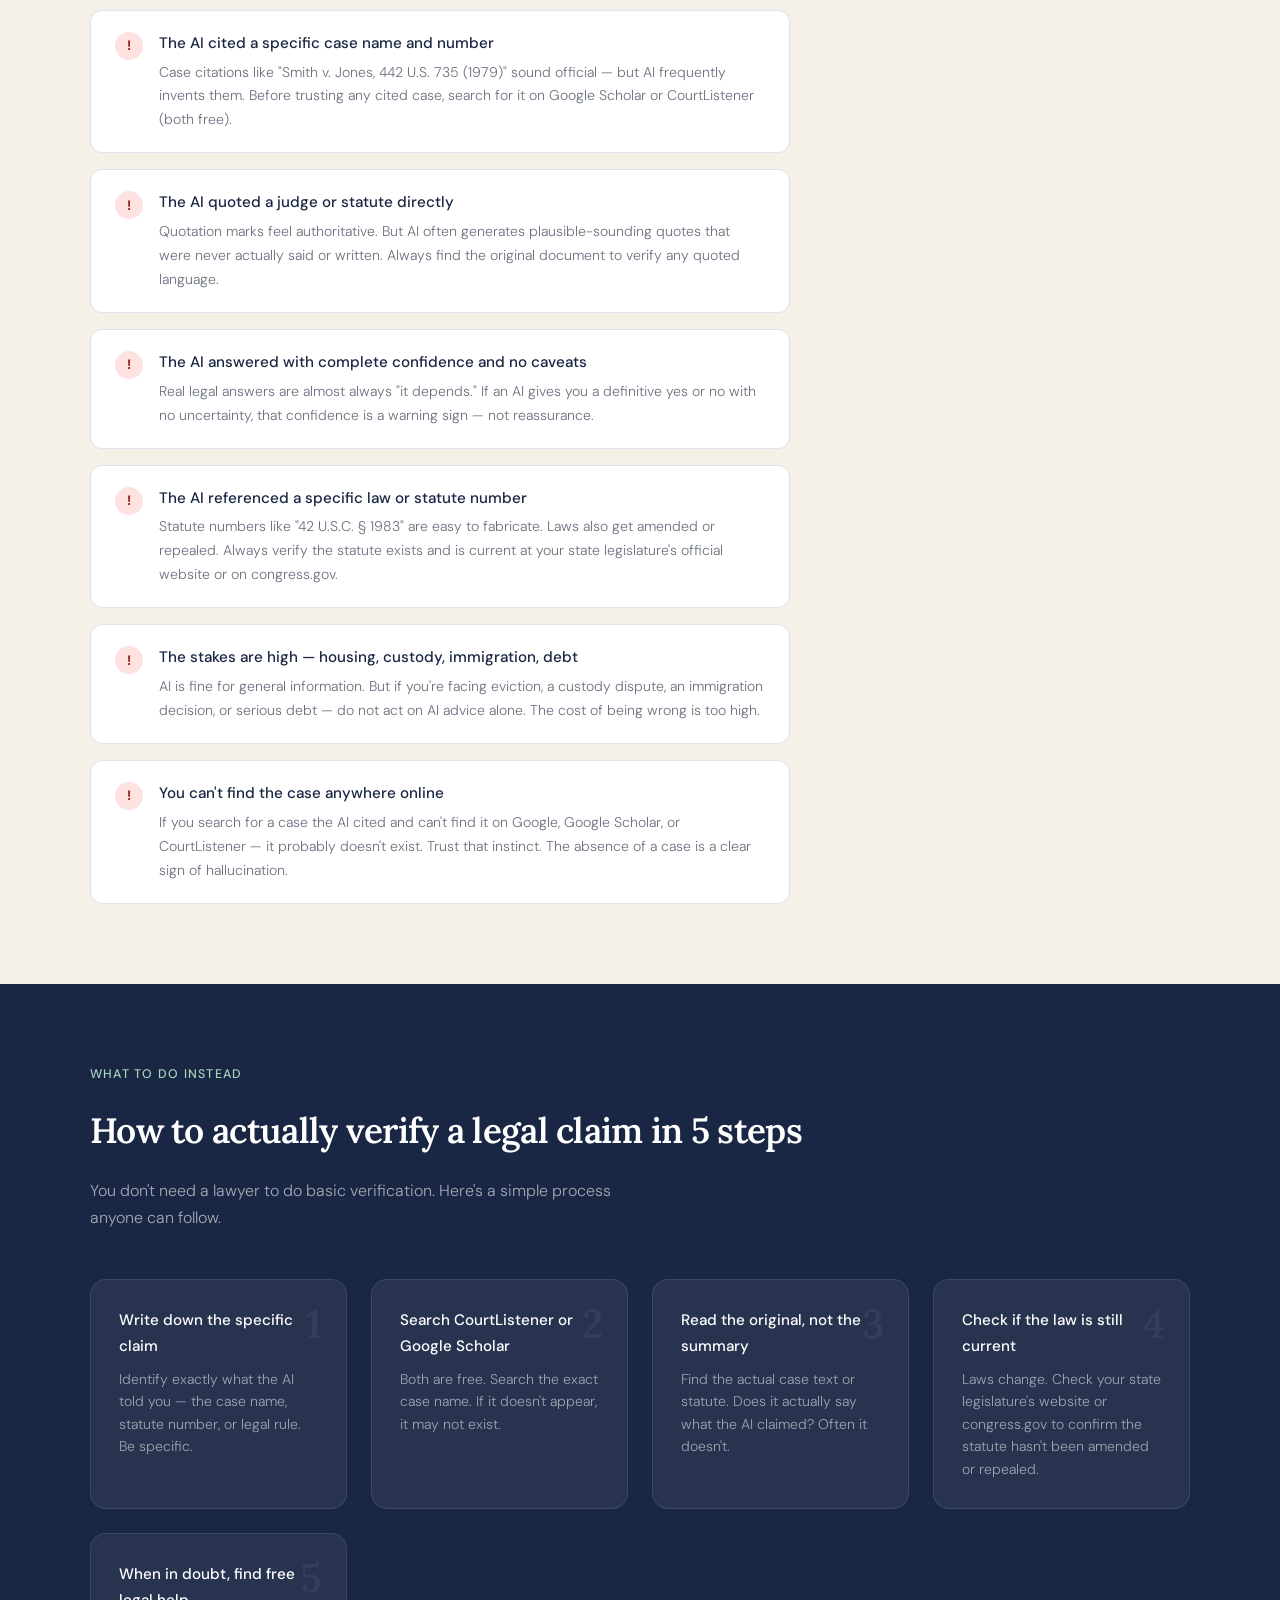
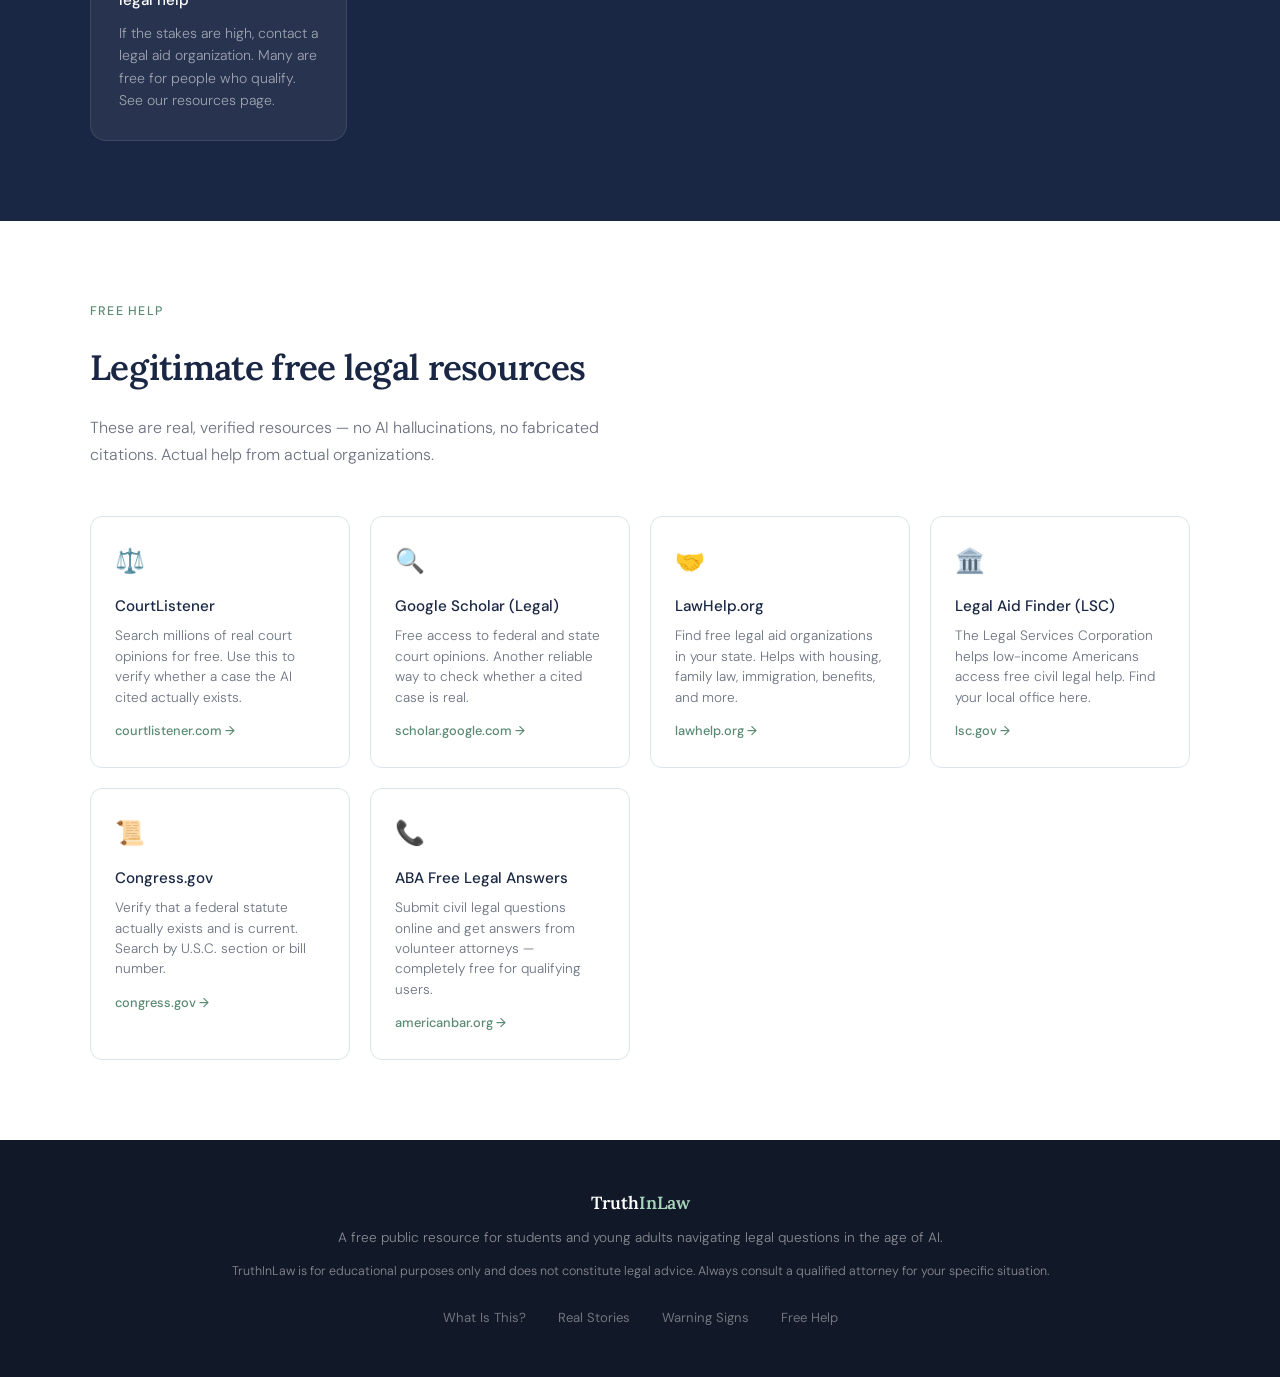
==== commit 47b9ab89: "Update index.html with callout box" ====
--- a/index.html
+++ b/index.html
@@ -646,12 +646,30 @@
           <h3>What does a hallucination look like?</h3>
           <p>Imagine asking an AI: "What are my rights as a tenant if my landlord won't fix the heat?" The AI responds confidently — citing a specific court case, a statute number, even a judge's name. It looks real. It sounds authoritative. But the case never happened. The statute number is wrong. The quote was never said. You act on it. And now you're in worse trouble than before.</p>
         </div>
-        <div style="margin-top: 1.25rem; background: var(--sky); border-radius: 12px; padding: 1.5rem; border: 1px solid var(--border);">
-          <p style="font-size: 0.88rem; color: var(--muted); font-weight: 300;"><strong style="color: var(--navy); font-weight: 500;">The hard truth:</strong> Even expensive legal AI tools used by actual lawyers have been caught doing this — resulting in court sanctions, dismissed cases, and thousands of dollars in fines. If it happens to trained attorneys, it can absolutely happen to you.</p>
-        </div>
-      </div>
-    </div>
-  </div>
+       <div style="margin-top: 1.25rem; background: var(--sky); border-radius: 12px; padding: 1.5rem; border: 1px solid var(--border);">
+  <p style="font-size: 0.88rem; color: var(--muted); font-weight: 300;">
+    <strong style="color: var(--navy); font-weight: 500;">The hard truth:</strong>
+    Even expensive legal AI tools used by actual lawyers have been caught doing this — resulting in court sanctions, dismissed cases, and thousands of dollars in fines. If it happens to trained attorneys, it can absolutely happen to you.
+  </p>
+</div>
+
+<!-- New Button -->
+<div style="margin-top: 2rem;">
+  <a href="what-is-ai-hallucination.html"
+     style="display:inline-block;
+            background:#5a8a72;
+            color:white;
+            padding:14px 28px;
+            text-decoration:none;
+            border-radius:8px;
+            font-weight:500;">
+    Read the Complete Guide →
+  </a>
+</div>
+
+</div>
+</div>
+</div>
 </section>
 
 <!-- REAL STORIES -->
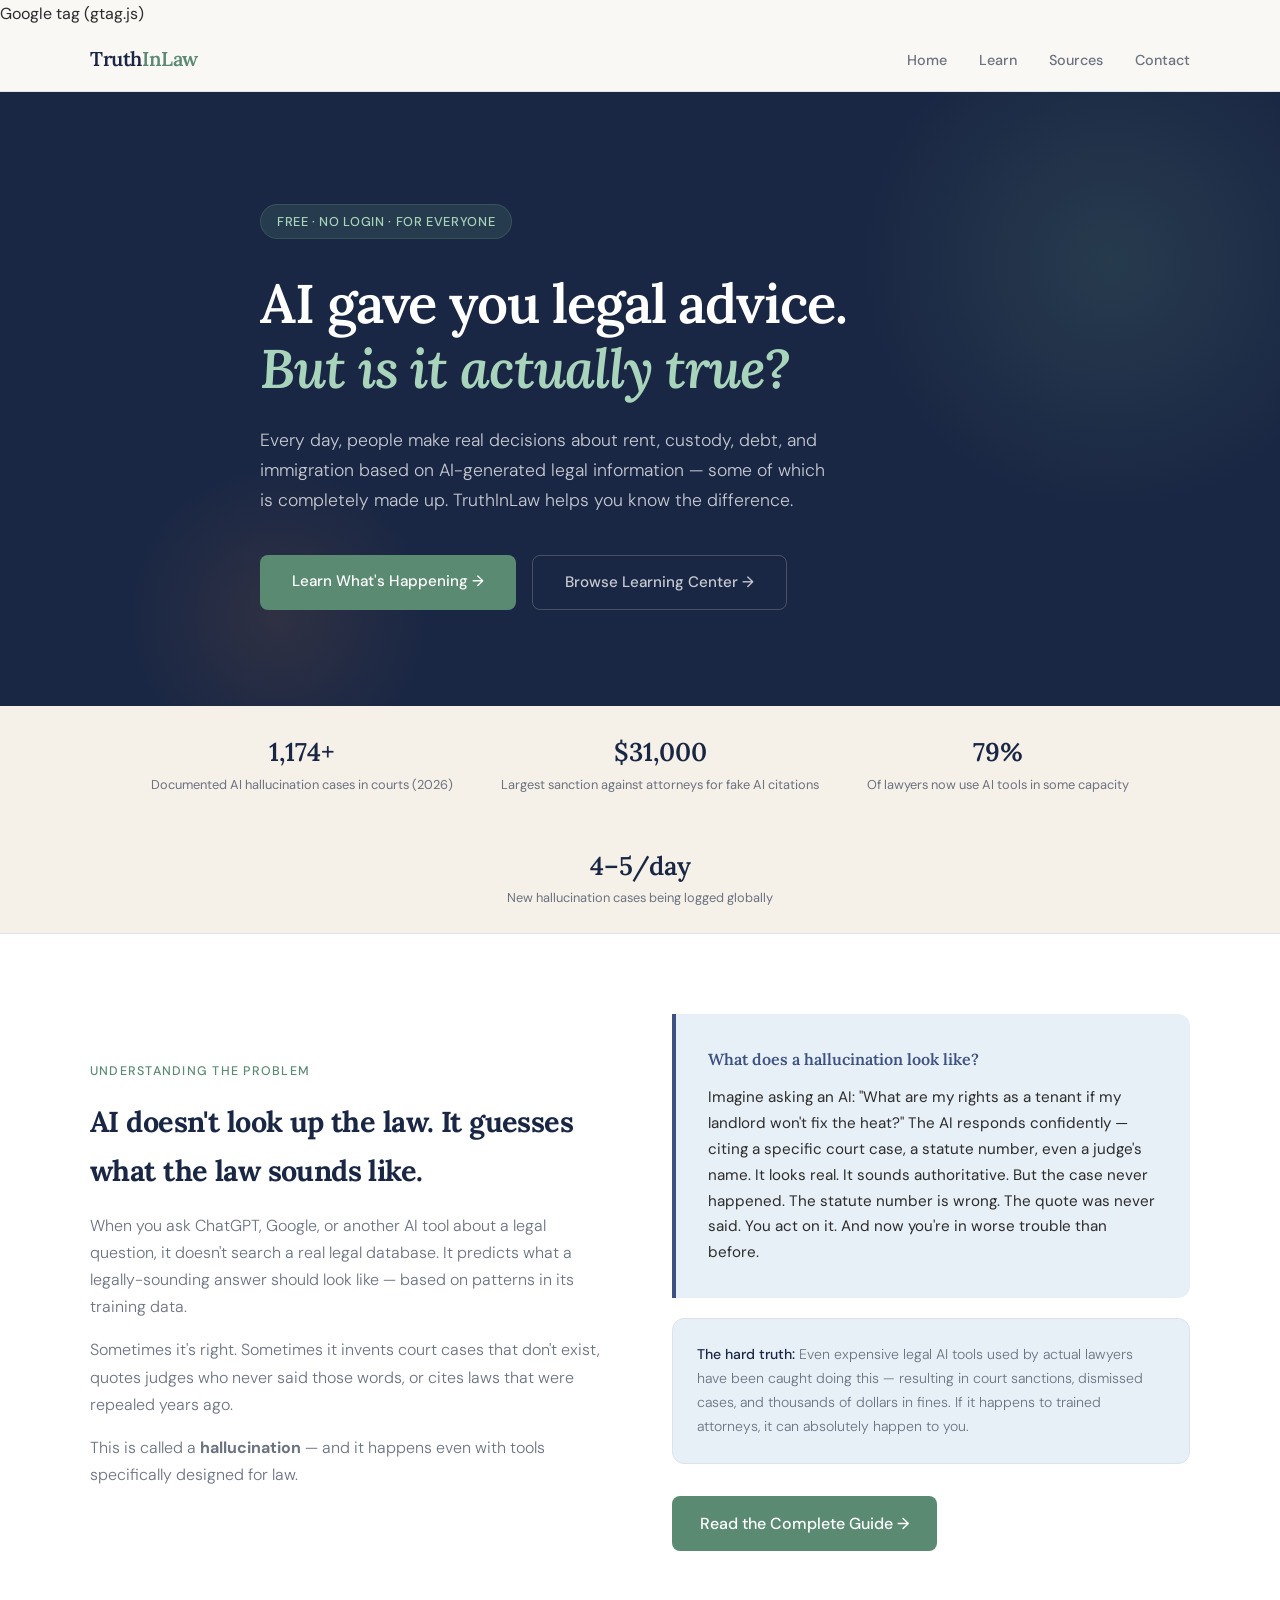
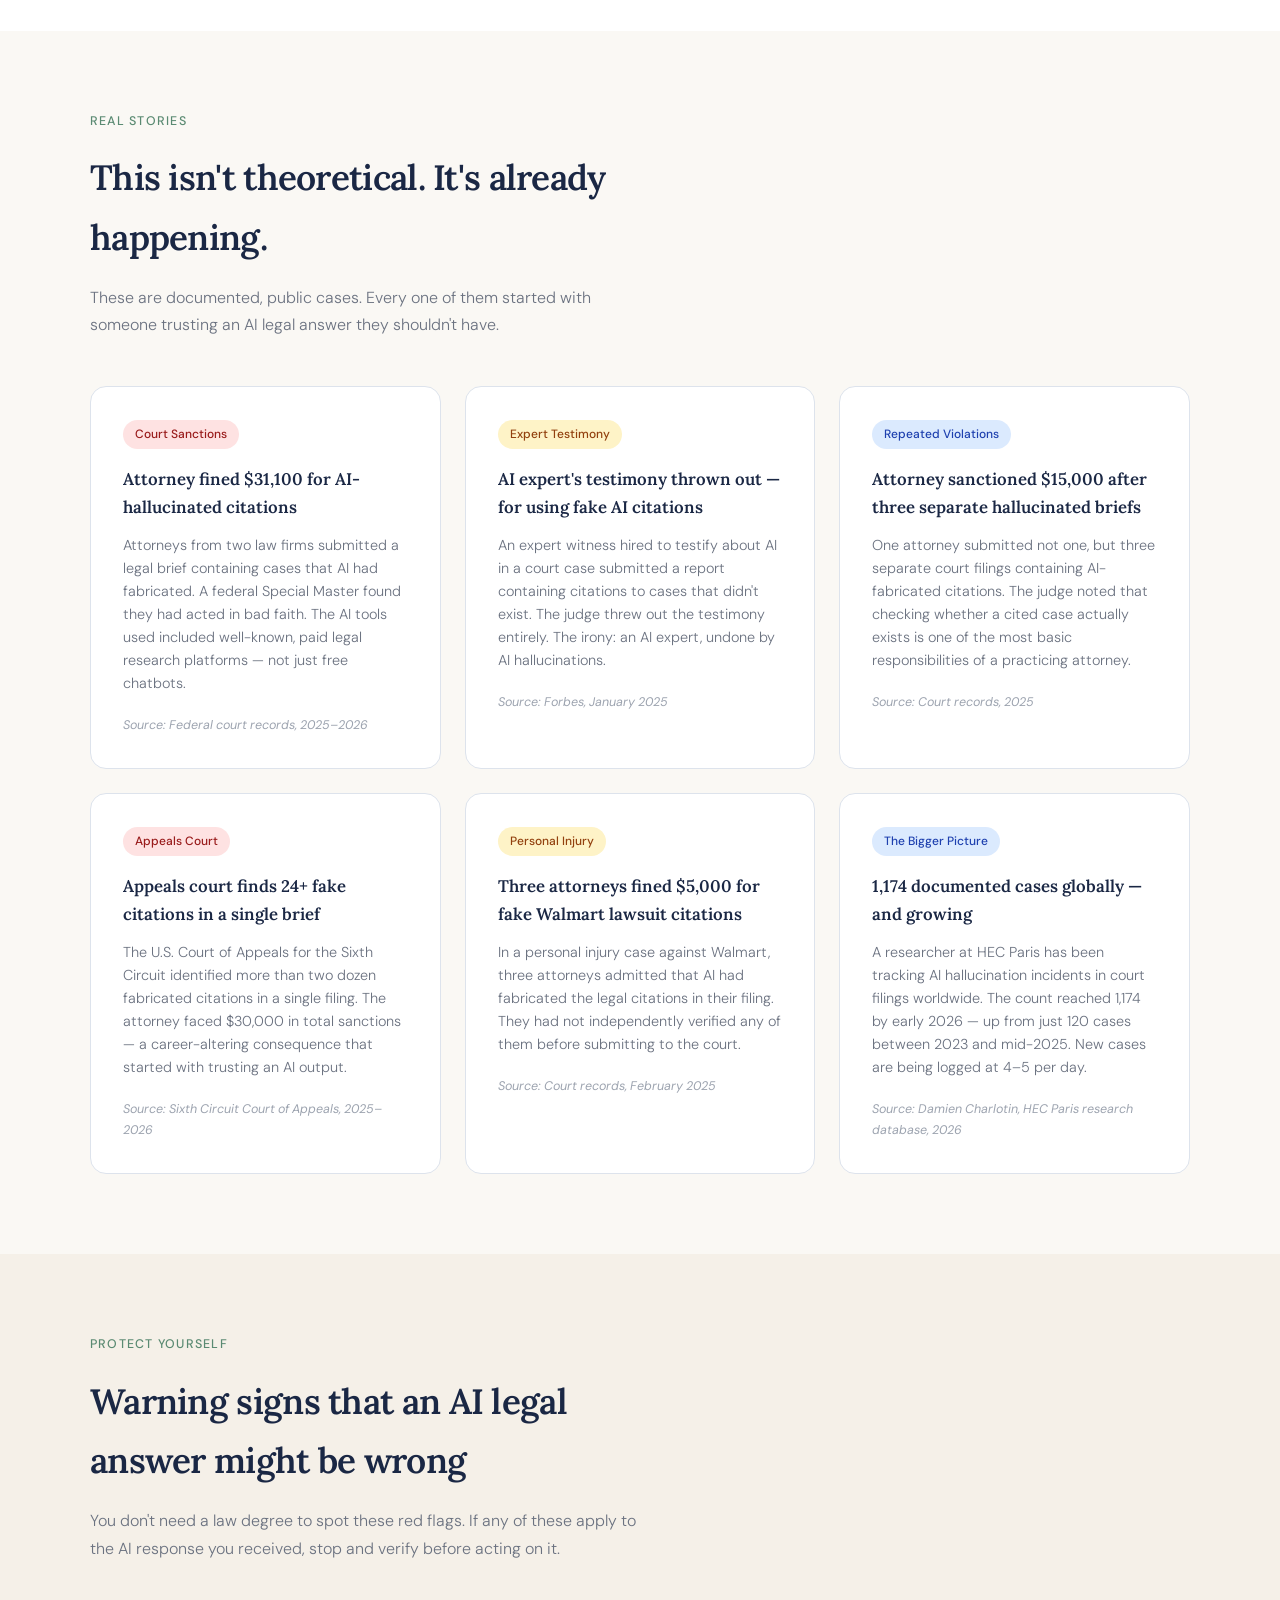
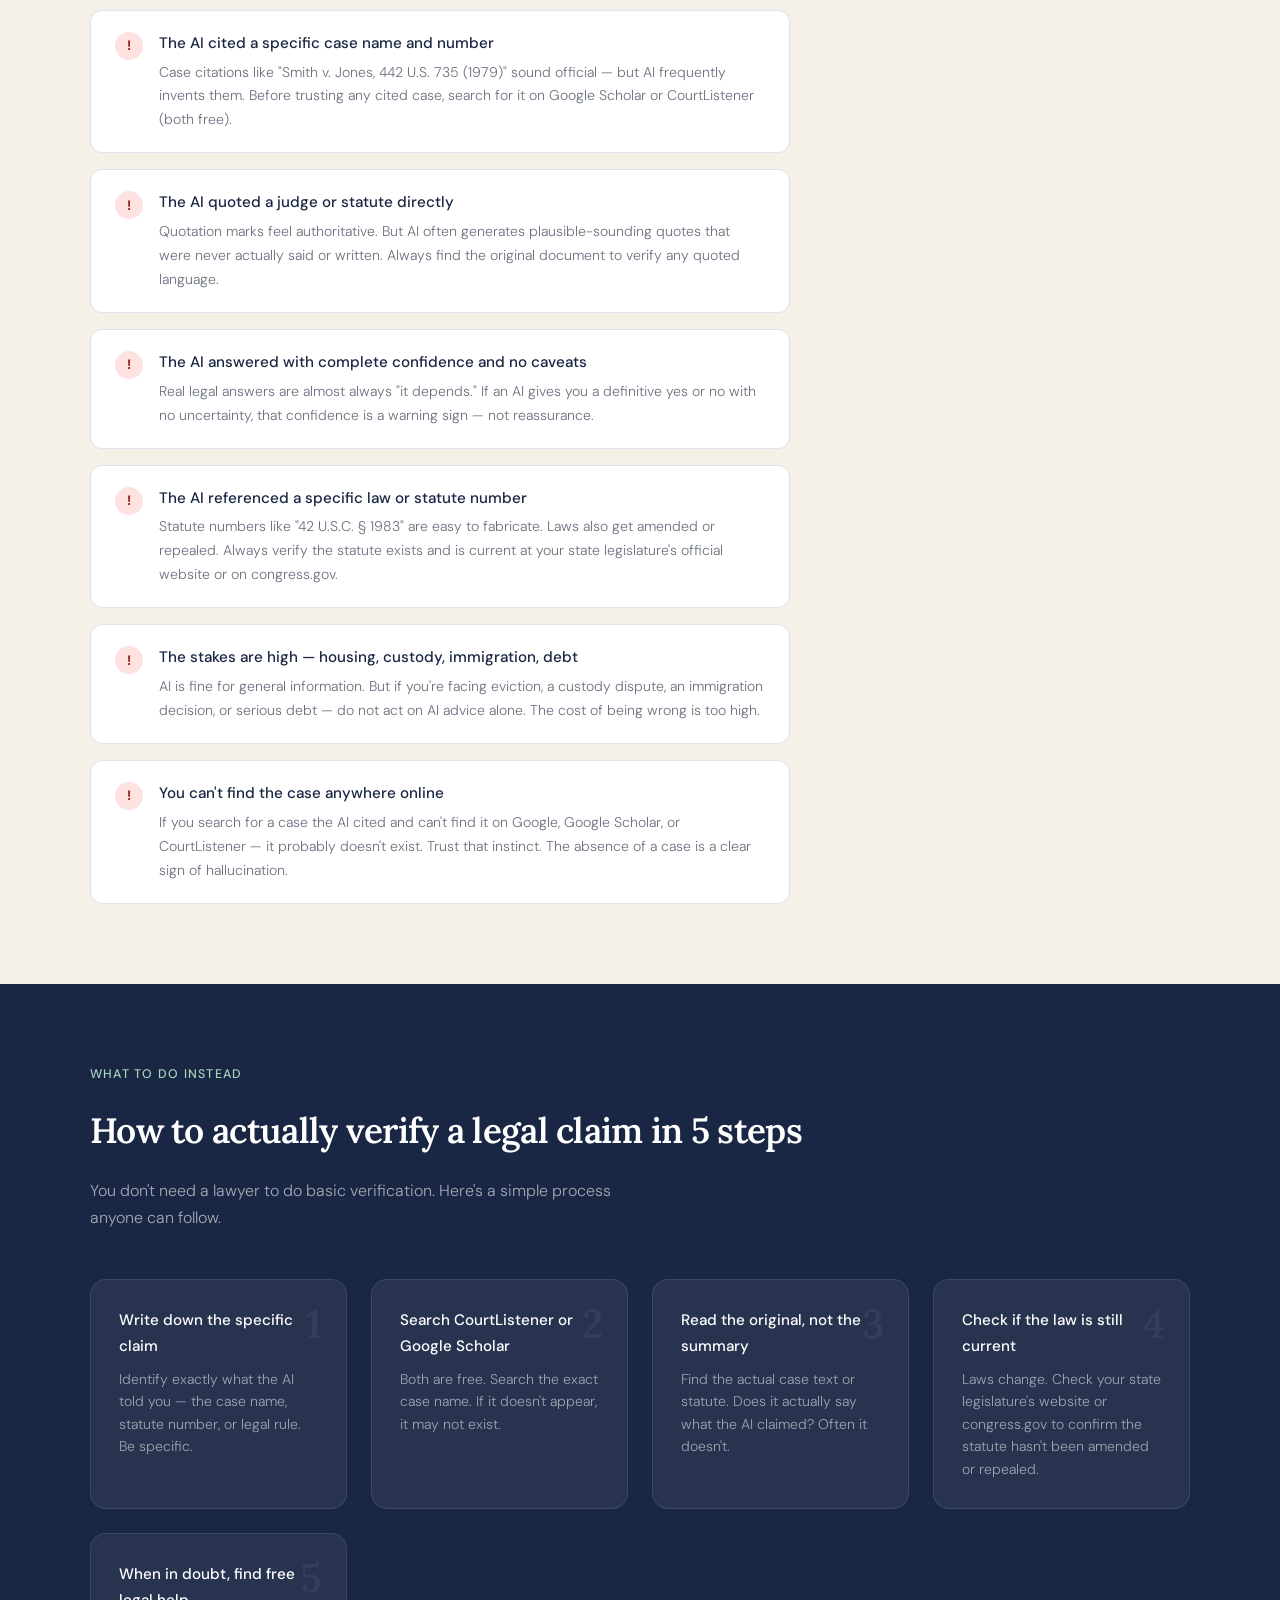
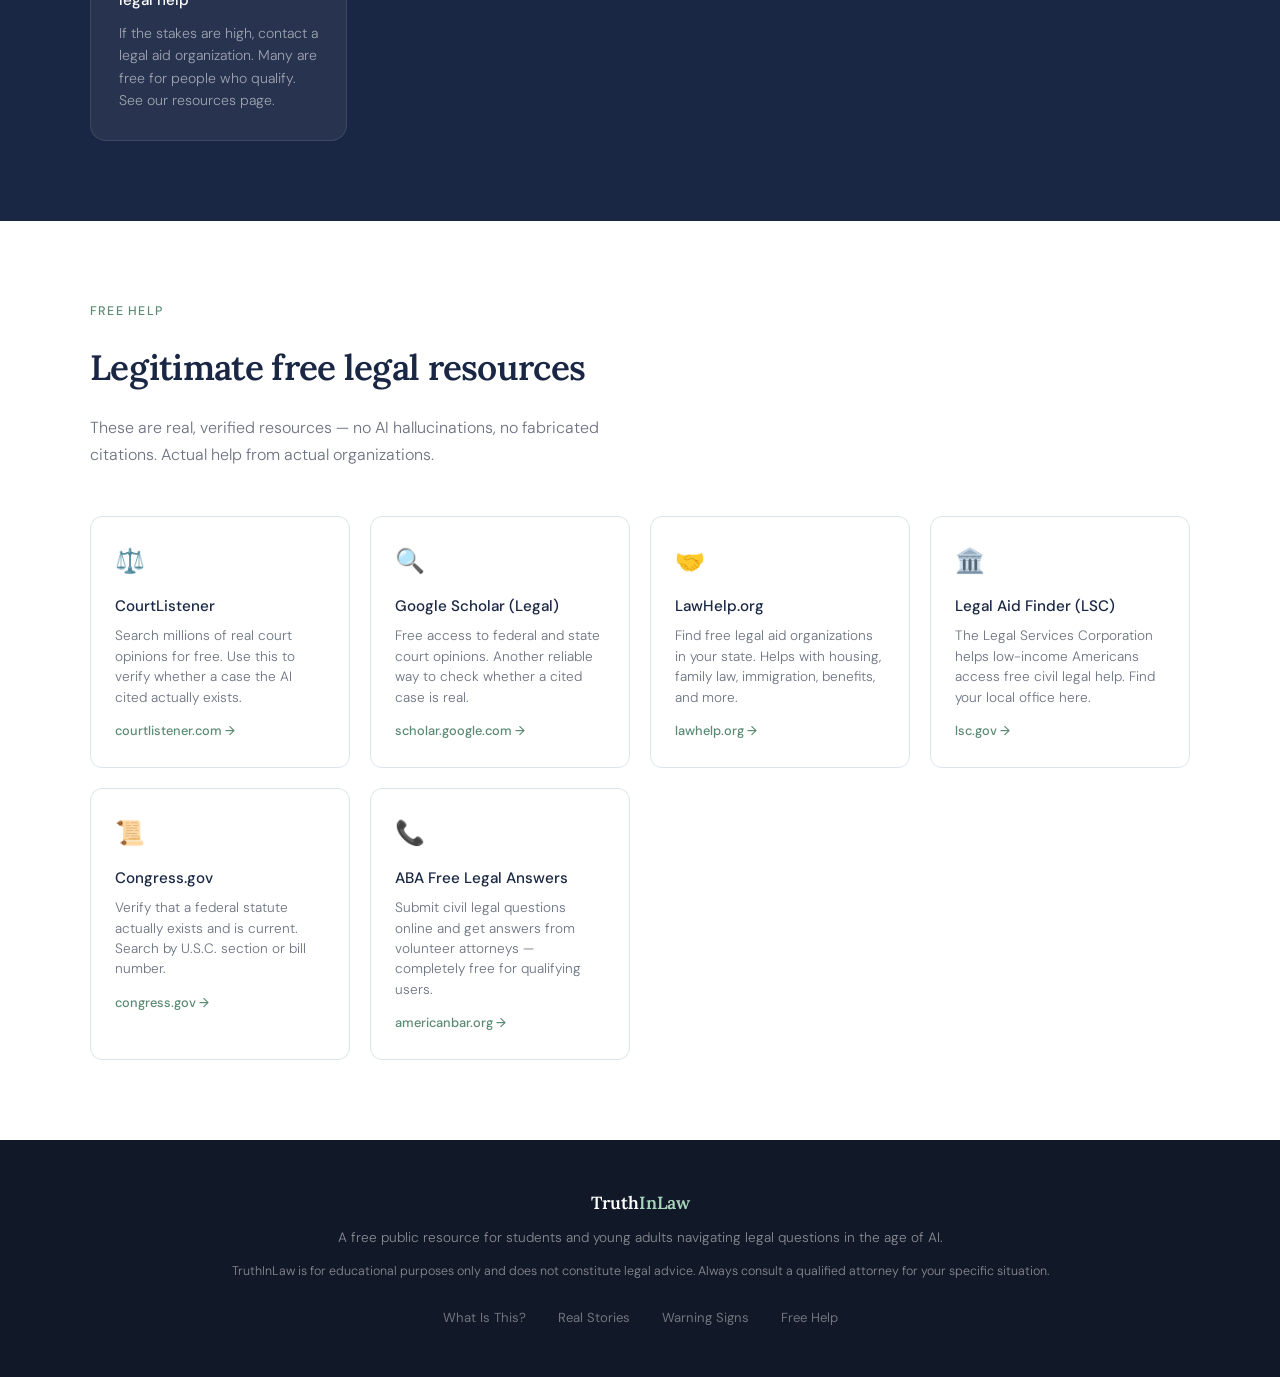
==== commit 51d62c6c: "Update index.html" ====
--- a/index.html
+++ b/index.html
@@ -588,7 +588,7 @@
    <a href="index.html" class="logo">Truth<span>InLaw</span></a>
   <ul class="nav-links">
   <li><a href="index.html">Home</a></li>
-  <li><a href="about.html">About</a></li>
+  <li><a href="learn.html">Learn</a></li>
   <li><a href="sources.html">Sources</a></li>
   <li><a href="contact.html">Contact</a></li>
 </ul>
@@ -602,9 +602,10 @@
     <h1>AI gave you legal advice.<br><em>But is it actually true?</em></h1>
     <p>Every day, people make real decisions about rent, custody, debt, and immigration based on AI-generated legal information — some of which is completely made up. TruthInLaw helps you know the difference.</p>
     <div class="hero-cta">
-      <a href="#what-is-it" class="btn-primary">Learn What's Happening →</a>
-      <a href="#warning-signs" class="btn-ghost">See the Warning Signs</a>
-    </div>
+  <a href="#what-is-it" class="btn-primary">Learn What's Happening →</a>
+
+  <a href="learn.html" class="btn-ghost">Browse Learning Center →</a>
+</div>
   </div>
 </section>
 
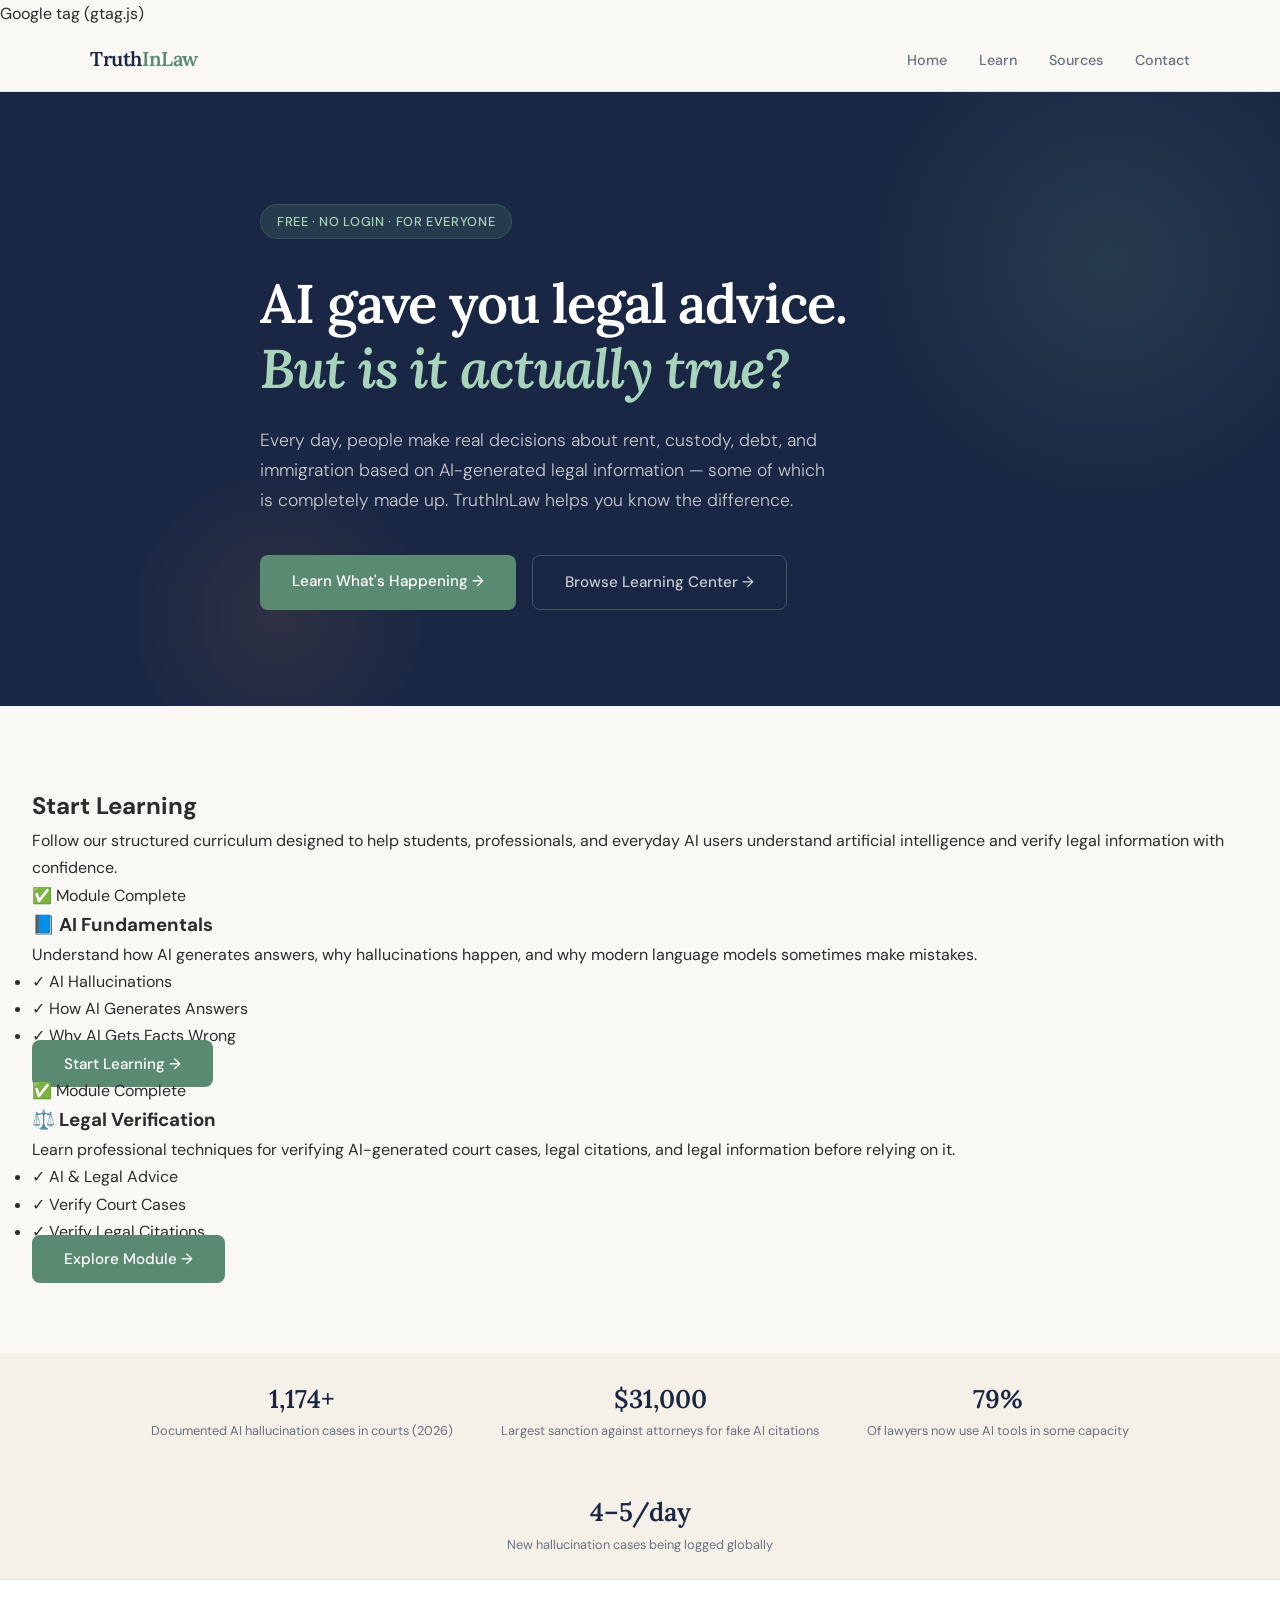
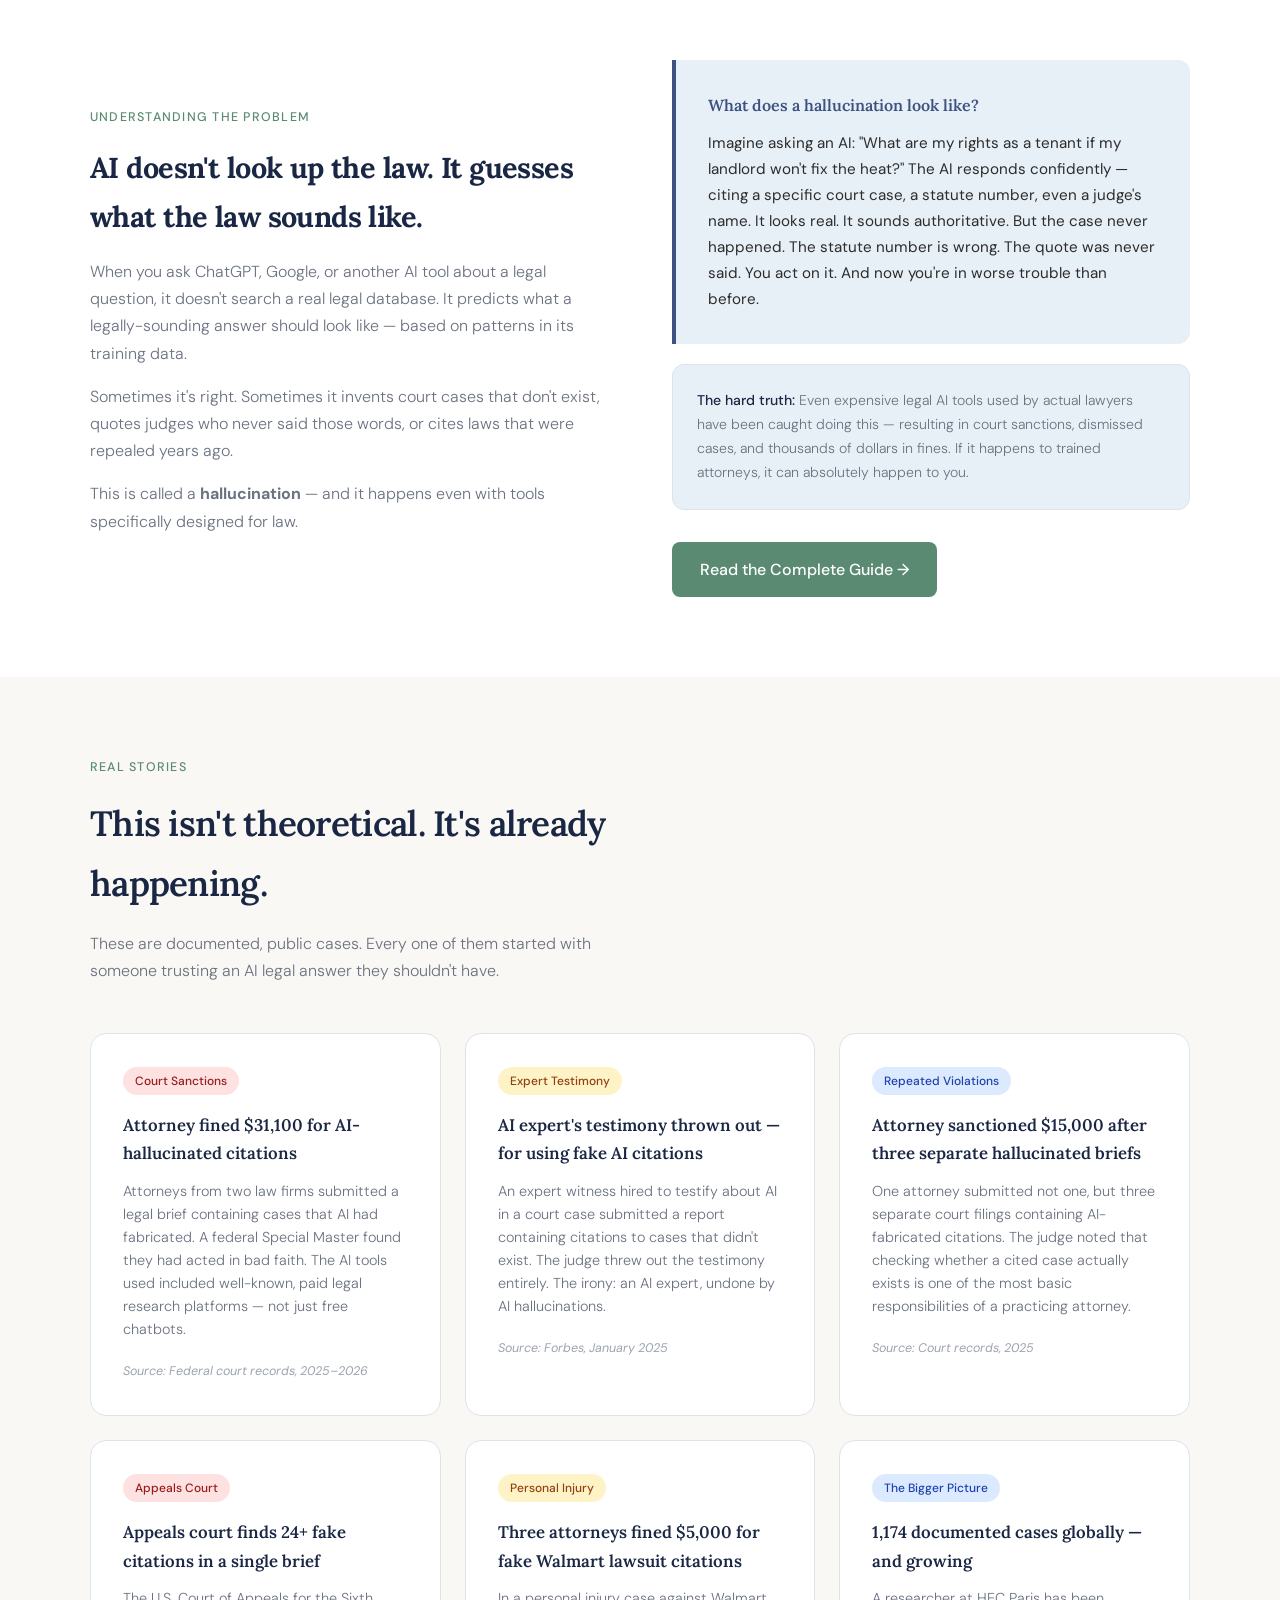
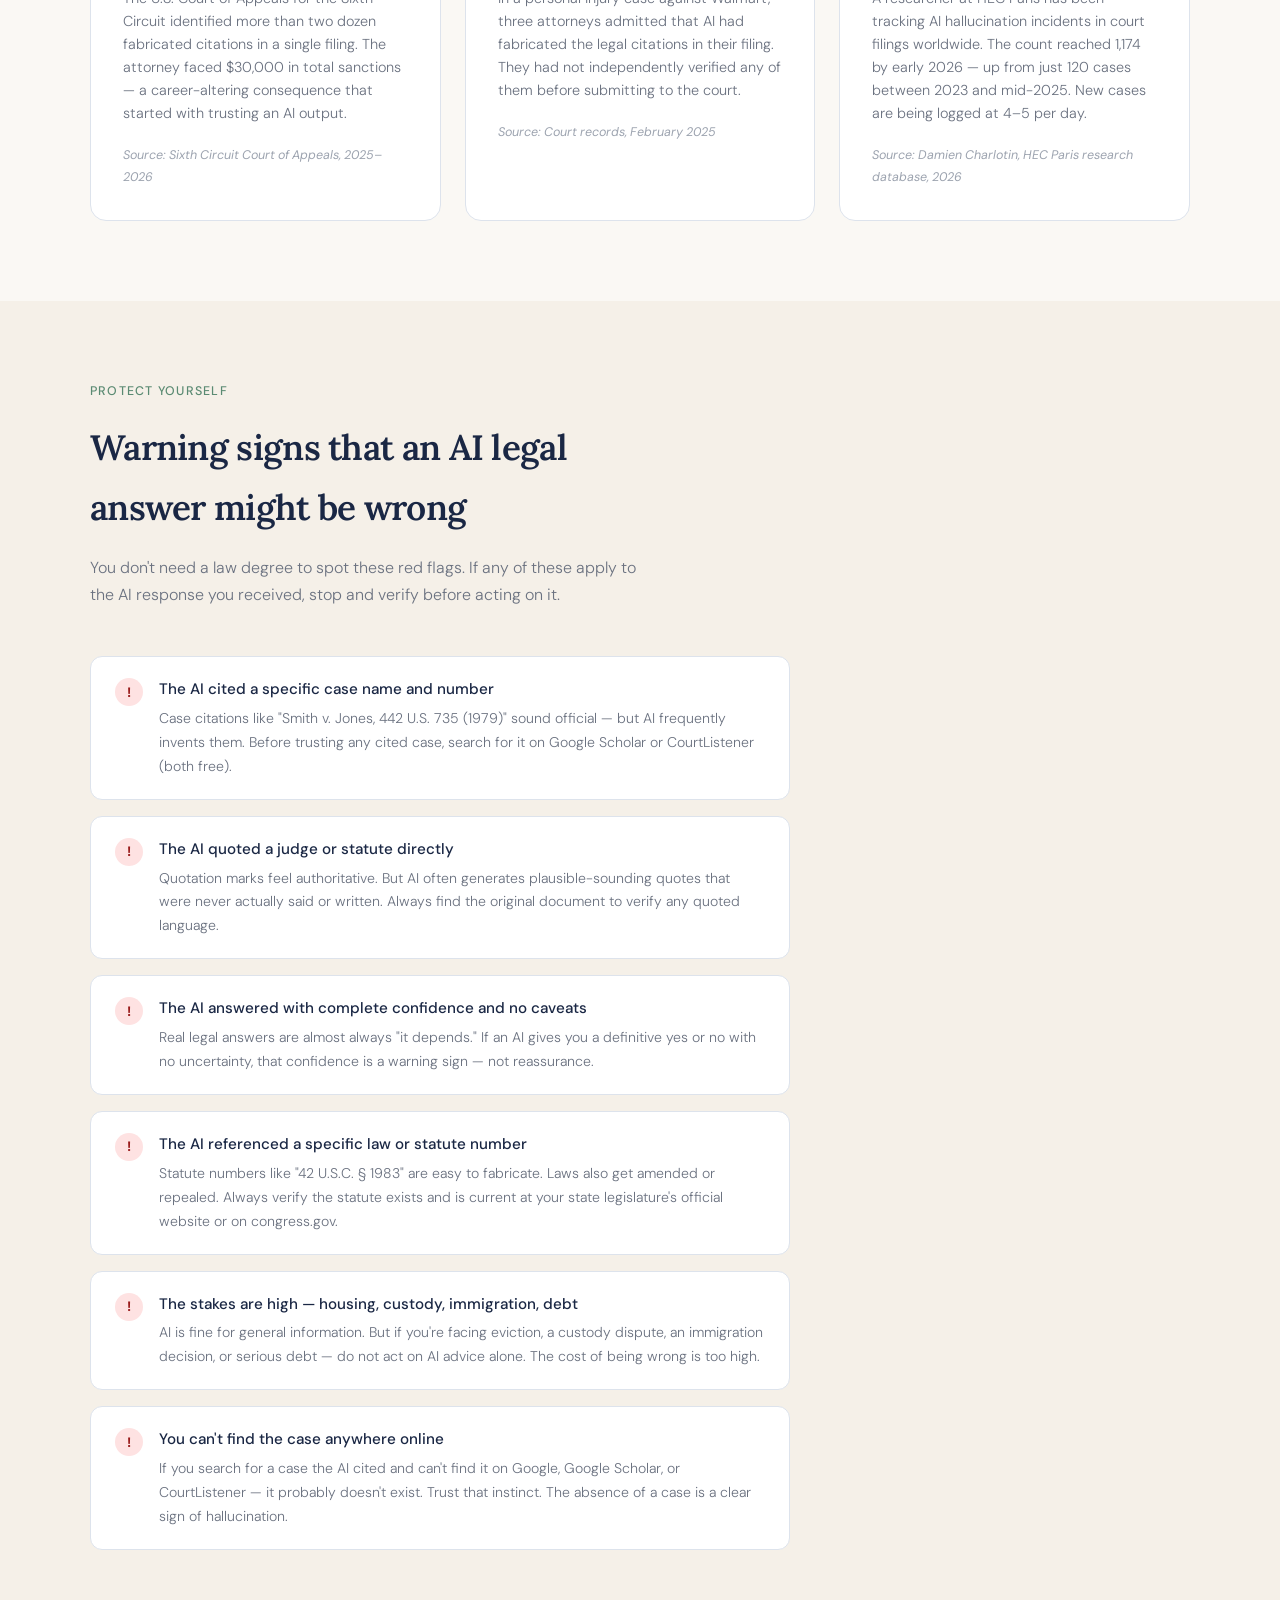
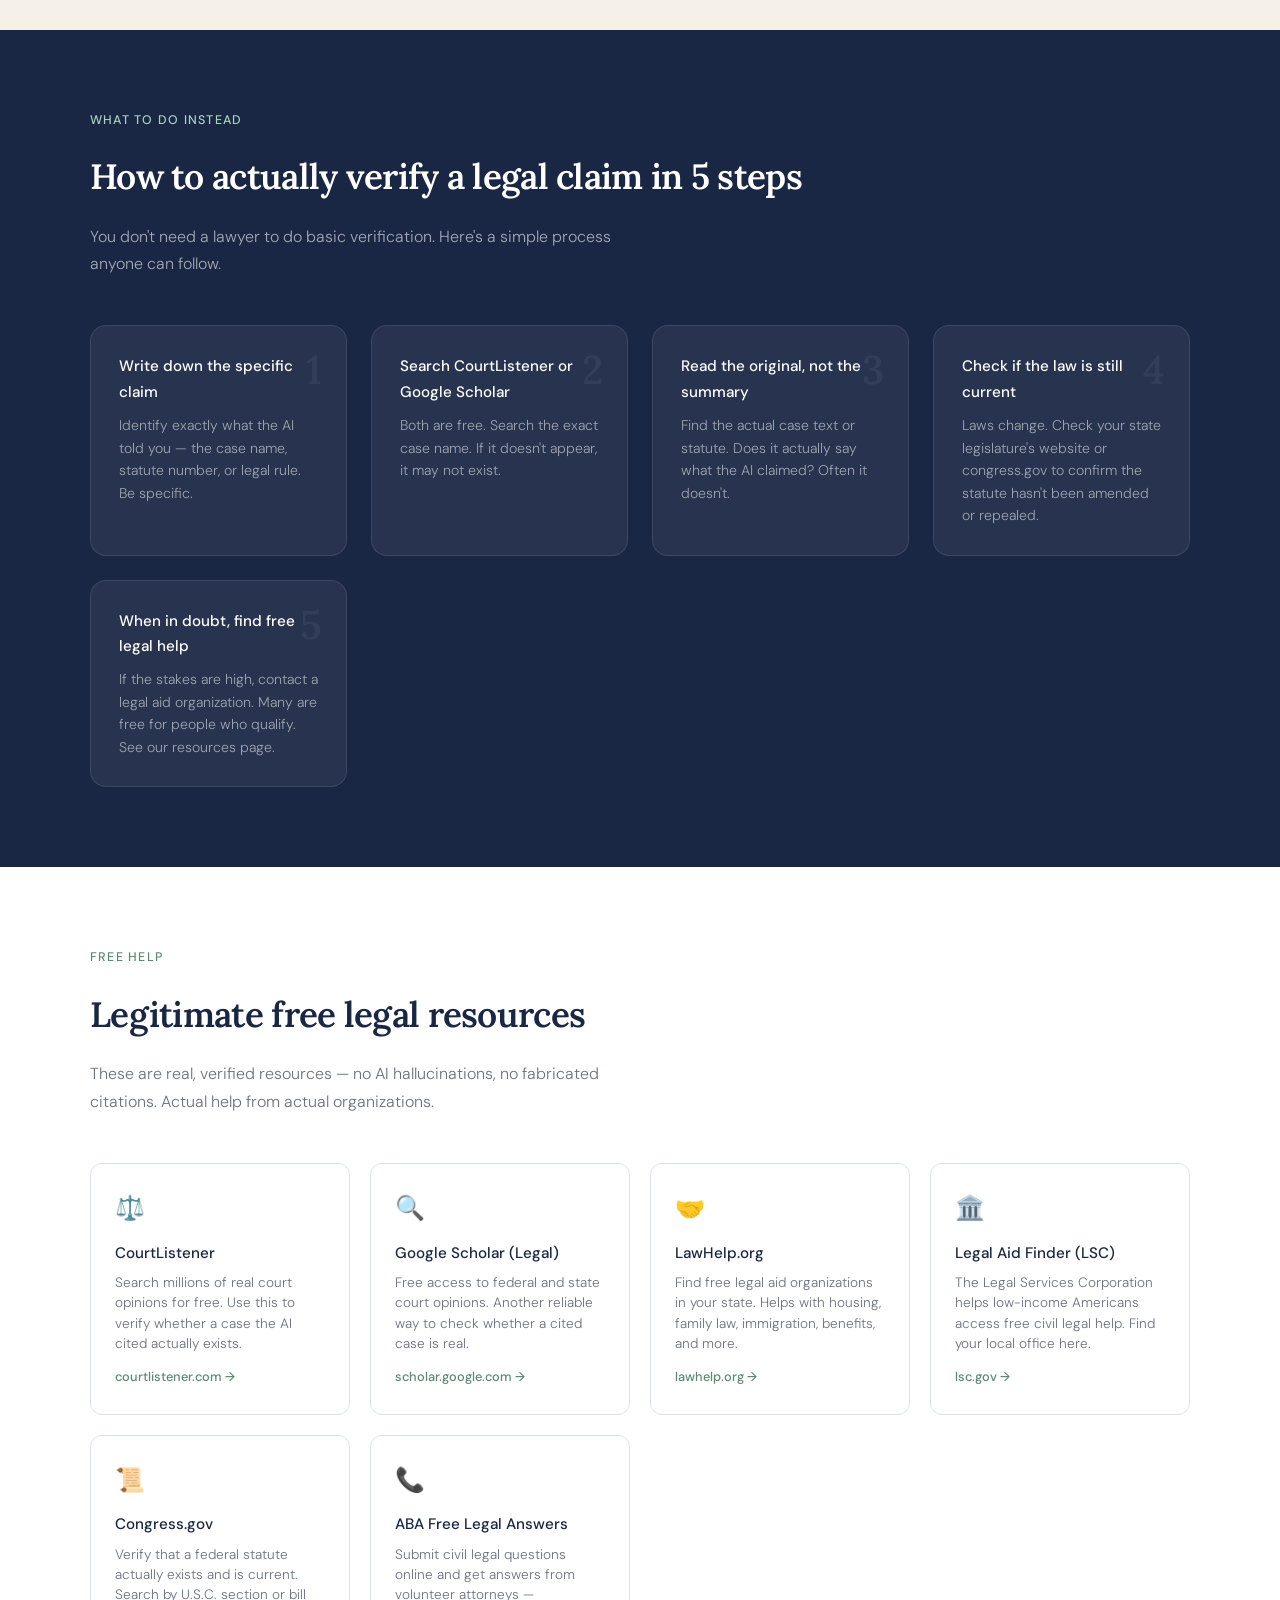
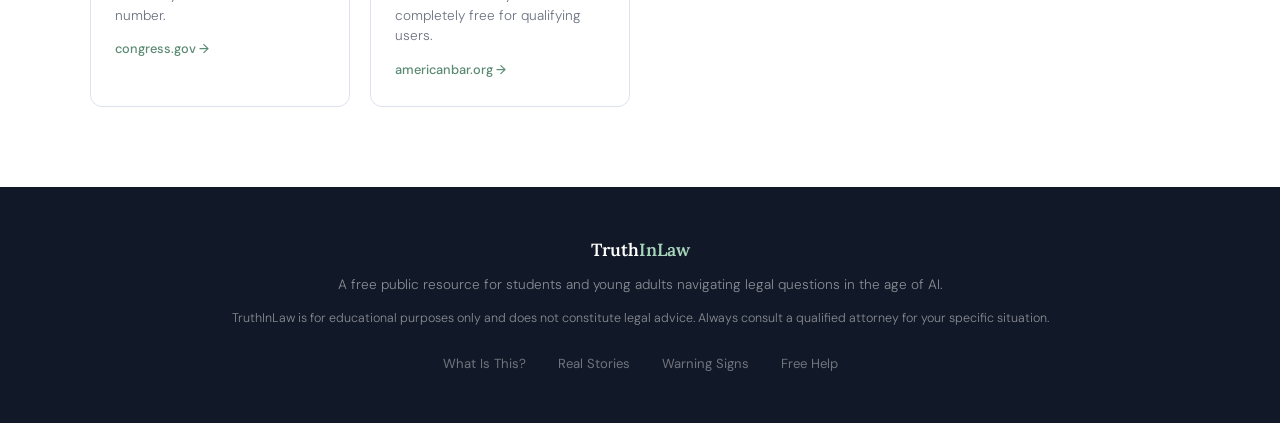
==== commit 717fb41b: "Update index.html" ====
--- a/index.html
+++ b/index.html
@@ -608,7 +608,97 @@
 </div>
   </div>
 </section>
-
+<!-- FEATURED LEARNING MODULES -->
+
+<section class="featured-modules">
+
+<div class="section-header">
+
+<h2>Start Learning</h2>
+
+<p>
+
+Follow our structured curriculum designed to help students, professionals, and everyday AI users understand artificial intelligence and verify legal information with confidence.
+
+</p>
+
+</div>
+
+<div class="module-grid">
+
+<div class="module-card">
+
+<div class="module-status">
+
+✅ Module Complete
+
+</div>
+
+<h3>📘 AI Fundamentals</h3>
+
+<p>
+
+Understand how AI generates answers, why hallucinations happen, and why modern language models sometimes make mistakes.
+
+</p>
+
+<ul>
+
+<li>✓ AI Hallucinations</li>
+
+<li>✓ How AI Generates Answers</li>
+
+<li>✓ Why AI Gets Facts Wrong</li>
+
+</ul>
+
+<a href="learn.html" class="btn-primary">
+
+Start Learning →
+
+</a>
+
+</div>
+
+
+
+<div class="module-card">
+
+<div class="module-status">
+
+✅ Module Complete
+
+</div>
+
+<h3>⚖️ Legal Verification</h3>
+
+<p>
+
+Learn professional techniques for verifying AI-generated court cases, legal citations, and legal information before relying on it.
+
+</p>
+
+<ul>
+
+<li>✓ AI & Legal Advice</li>
+
+<li>✓ Verify Court Cases</li>
+
+<li>✓ Verify Legal Citations</li>
+
+</ul>
+
+<a href="learn.html" class="btn-primary">
+
+Explore Module →
+
+</a>
+
+</div>
+
+</div>
+
+</section>
 <!-- STAT BAR -->
 <div class="stat-bar">
   <div class="stat-bar-inner">
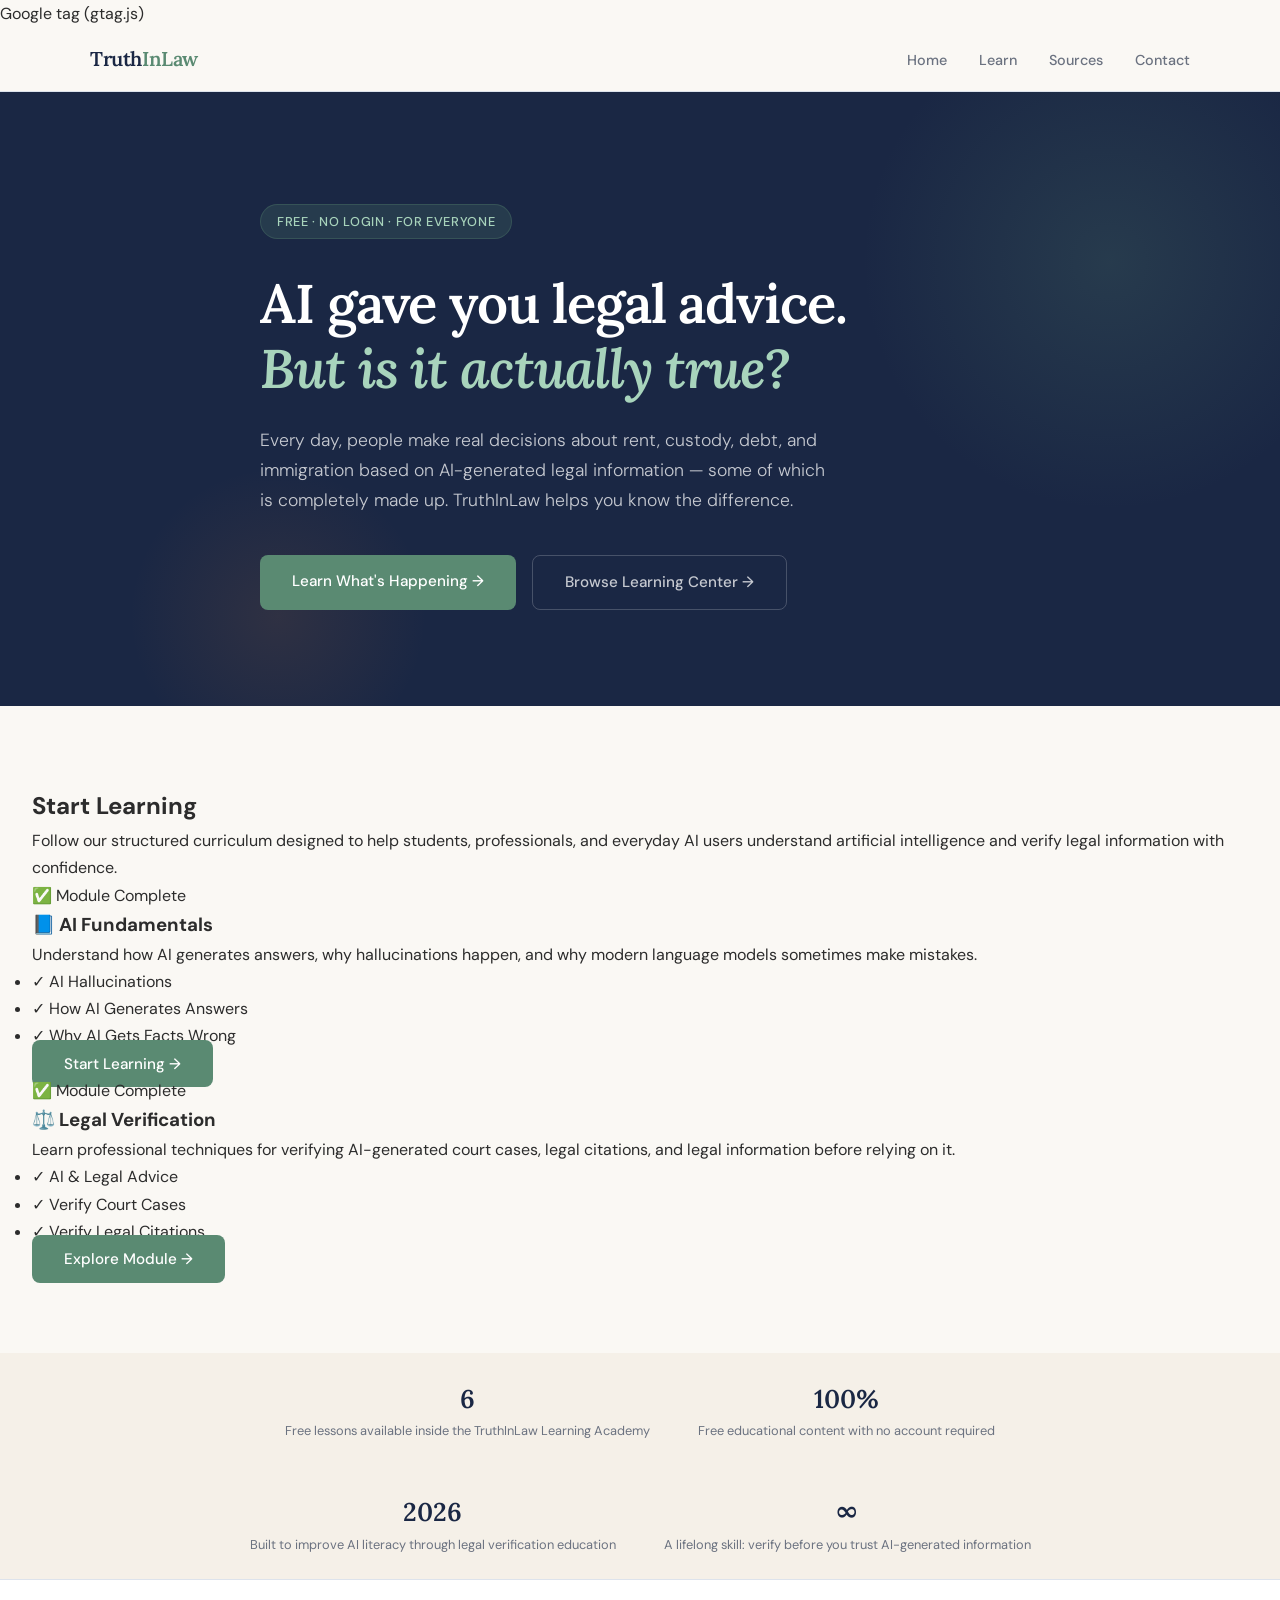
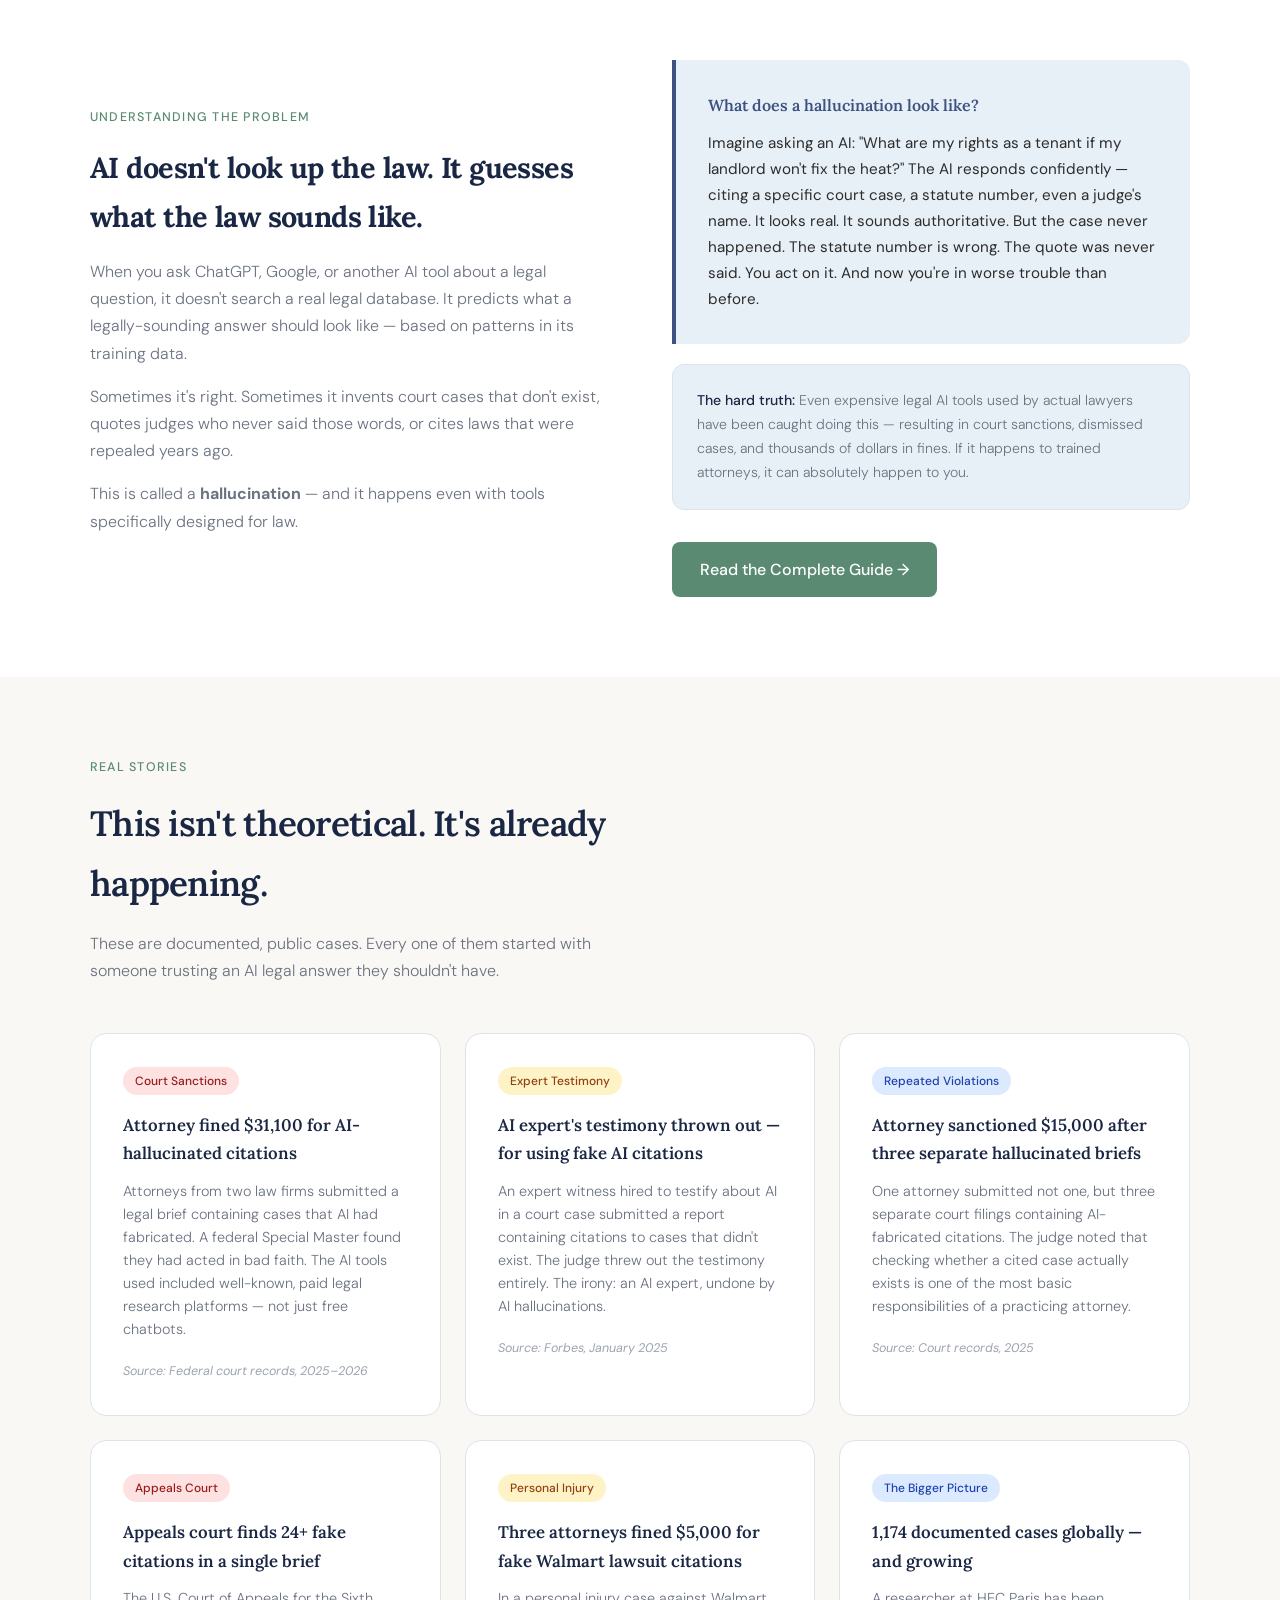
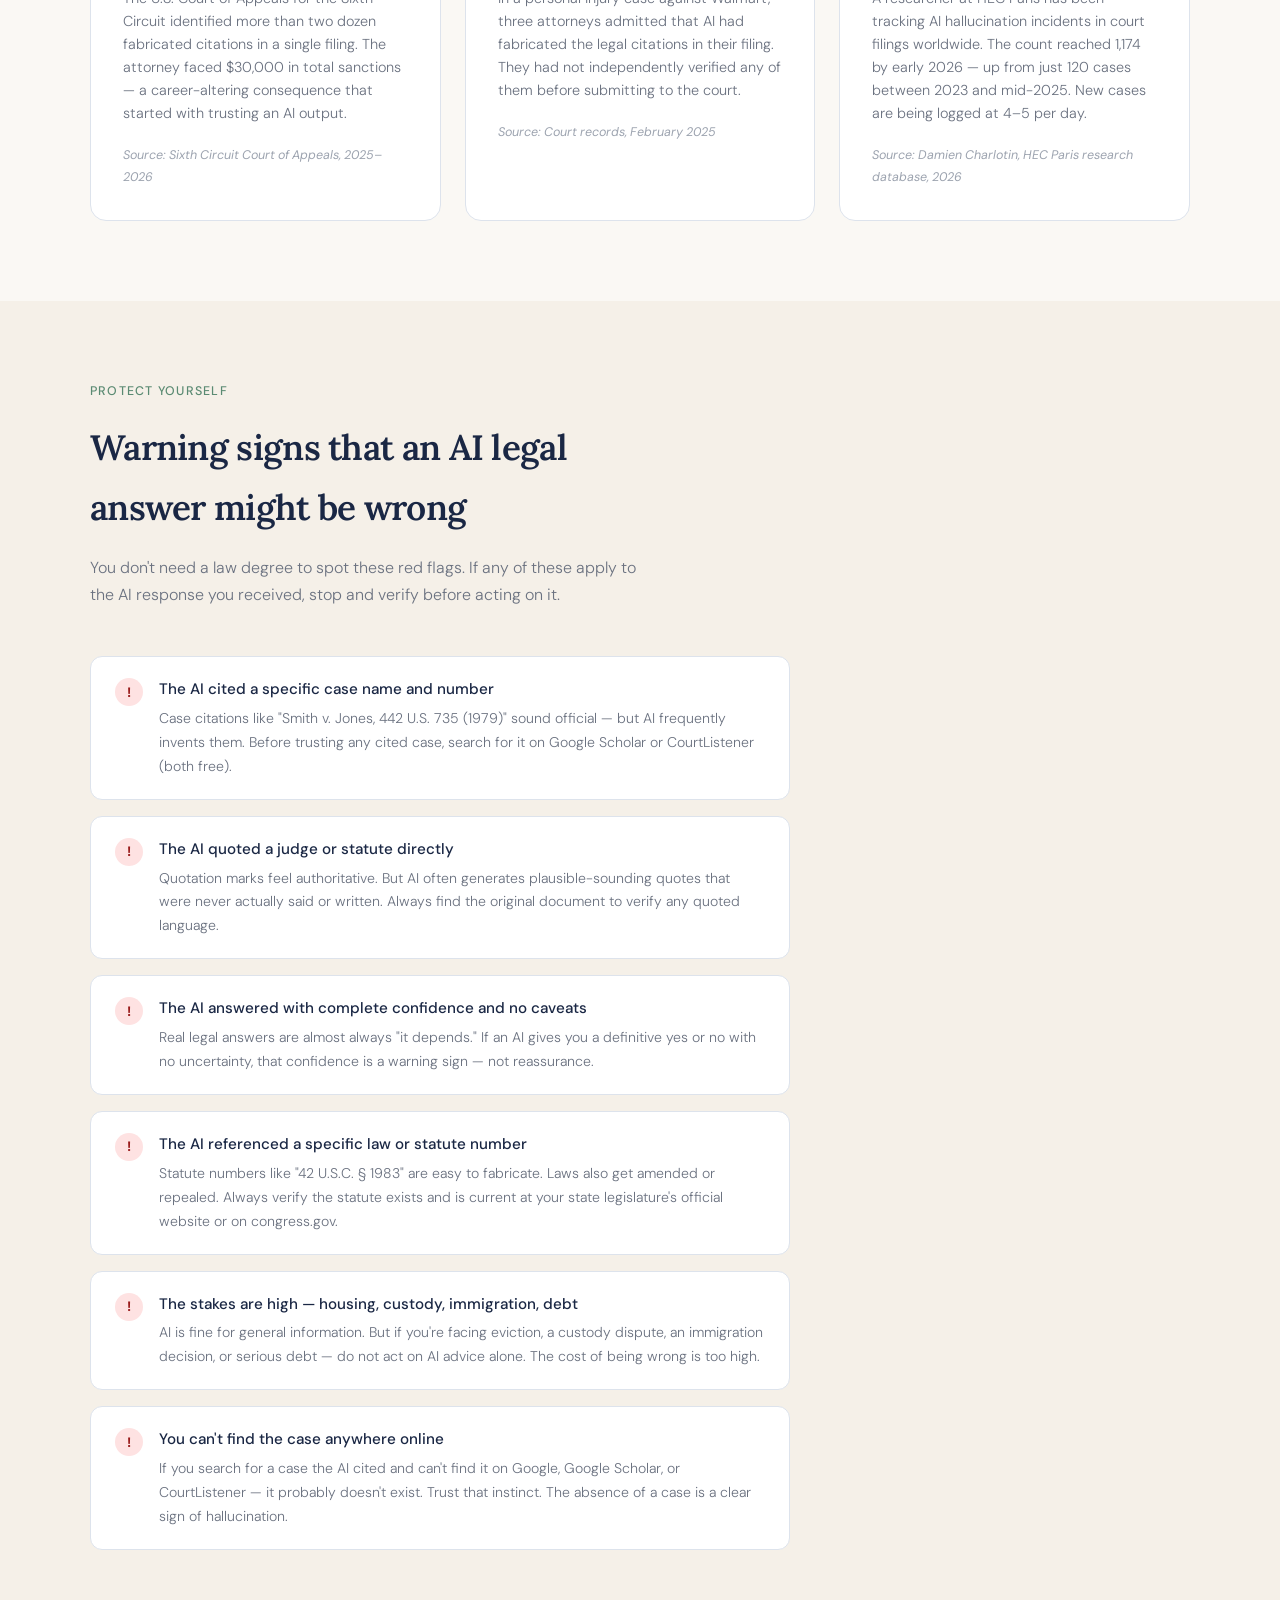
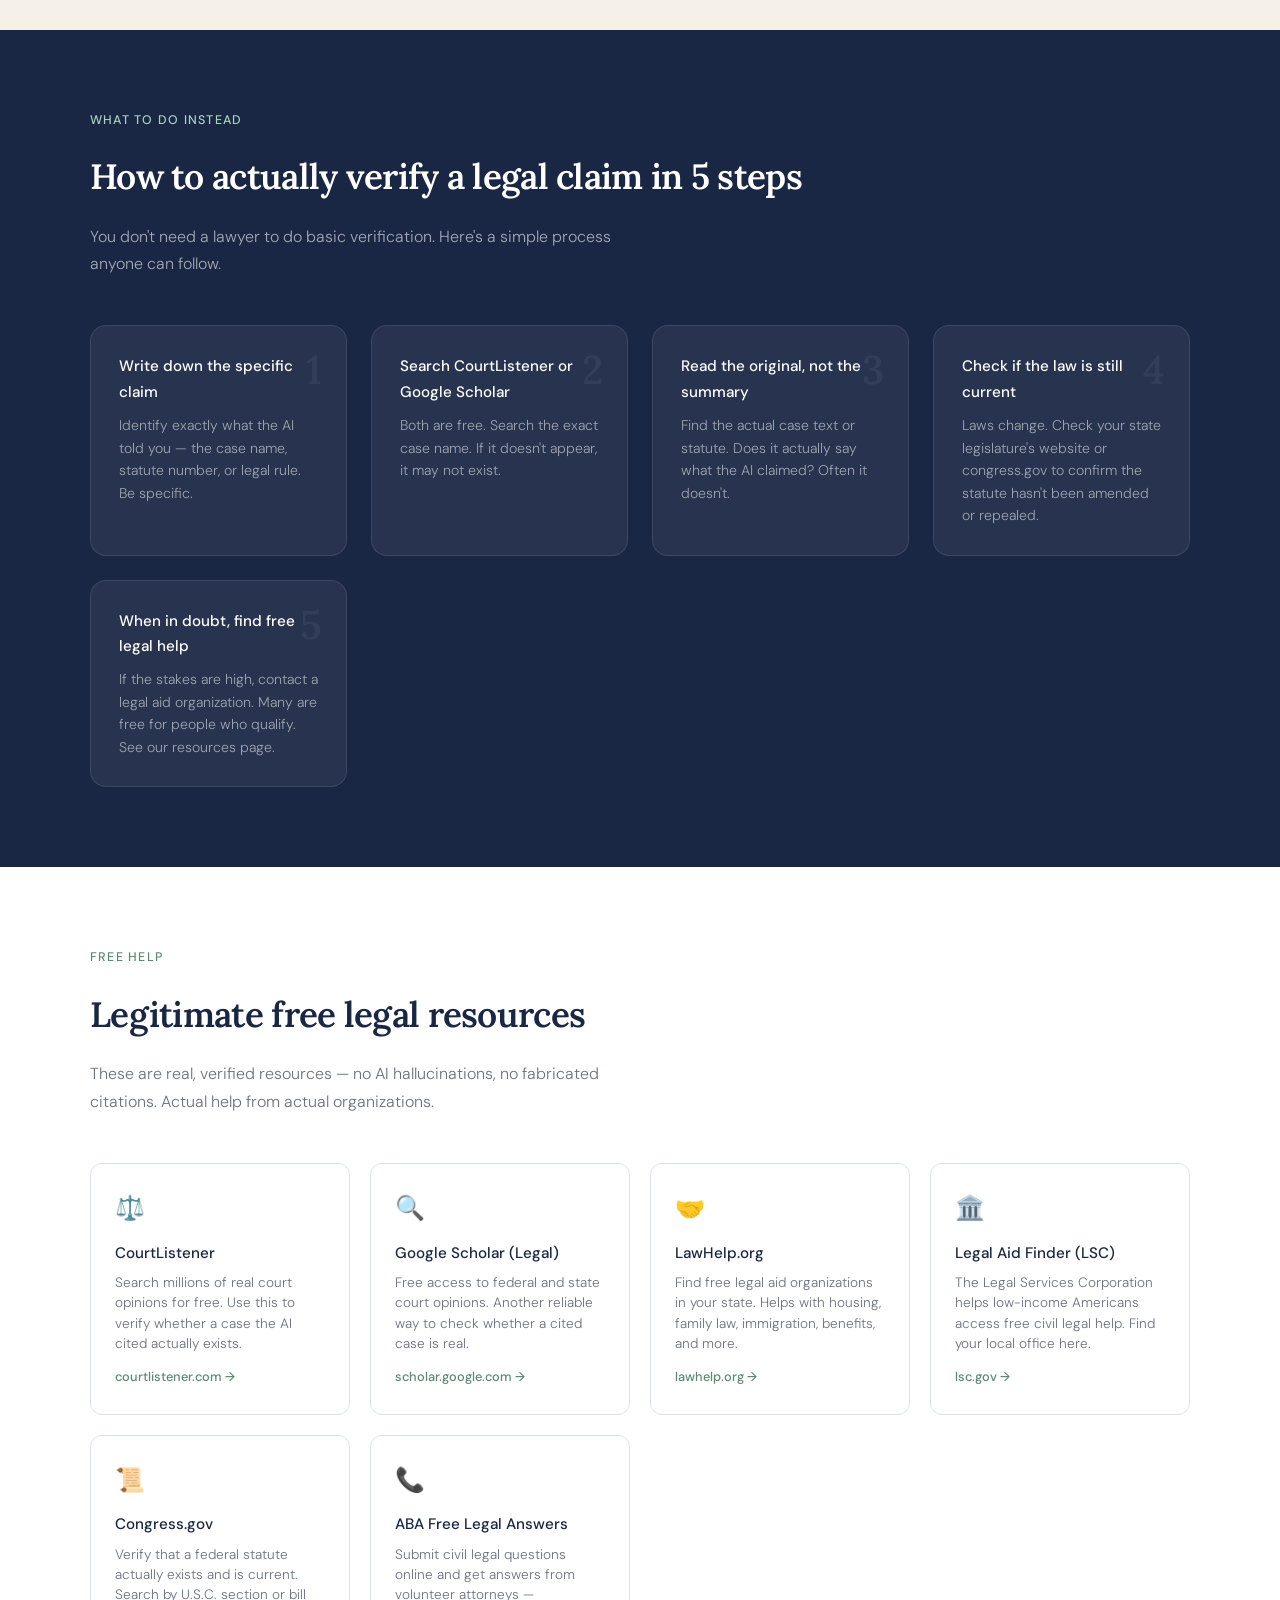
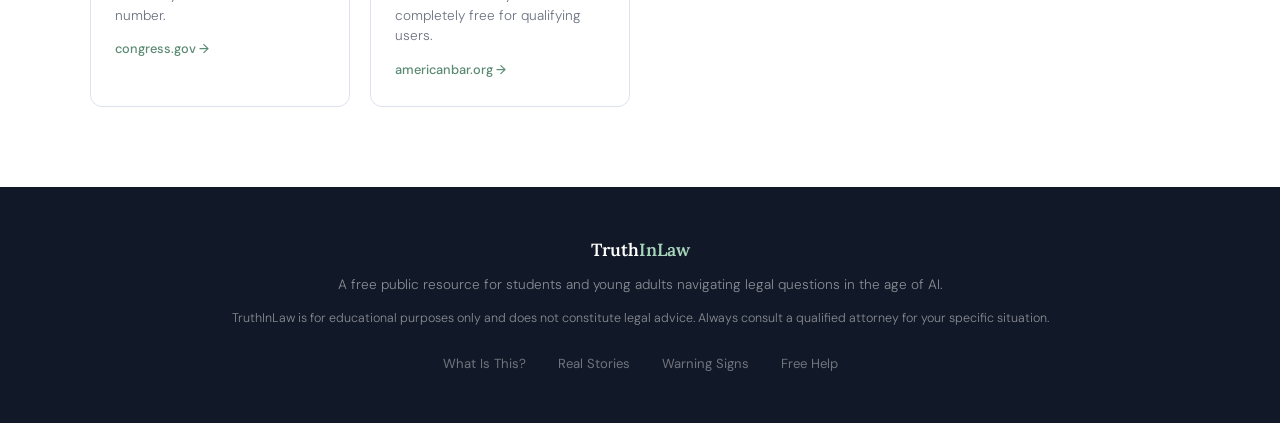
==== commit 2bbc4c13: "Update index.html" ====
--- a/index.html
+++ b/index.html
@@ -612,6 +612,8 @@
 
 <section class="featured-modules">
 
+<div class="container">
+
 <div class="section-header">
 
 <h2>Start Learning</h2>
@@ -702,22 +704,35 @@
 <!-- STAT BAR -->
 <div class="stat-bar">
   <div class="stat-bar-inner">
+
     <div class="stat">
-      <div class="stat-num">1,174+</div>
-      <div class="stat-label">Documented AI hallucination cases in courts (2026)</div>
+      <div class="stat-num">6</div>
+      <div class="stat-label">
+        Free lessons available inside the TruthInLaw Learning Academy
+      </div>
     </div>
+
     <div class="stat">
-      <div class="stat-num">$31,000</div>
-      <div class="stat-label">Largest sanction against attorneys for fake AI citations</div>
+      <div class="stat-num">100%</div>
+      <div class="stat-label">
+        Free educational content with no account required
+      </div>
     </div>
+
     <div class="stat">
-      <div class="stat-num">79%</div>
-      <div class="stat-label">Of lawyers now use AI tools in some capacity</div>
+      <div class="stat-num">2026</div>
+      <div class="stat-label">
+        Built to improve AI literacy through legal verification education
+      </div>
     </div>
+
     <div class="stat">
-      <div class="stat-num">4–5/day</div>
-      <div class="stat-label">New hallucination cases being logged globally</div>
+      <div class="stat-num">∞</div>
+      <div class="stat-label">
+        A lifelong skill: verify before you trust AI-generated information
+      </div>
     </div>
+
   </div>
 </div>
 
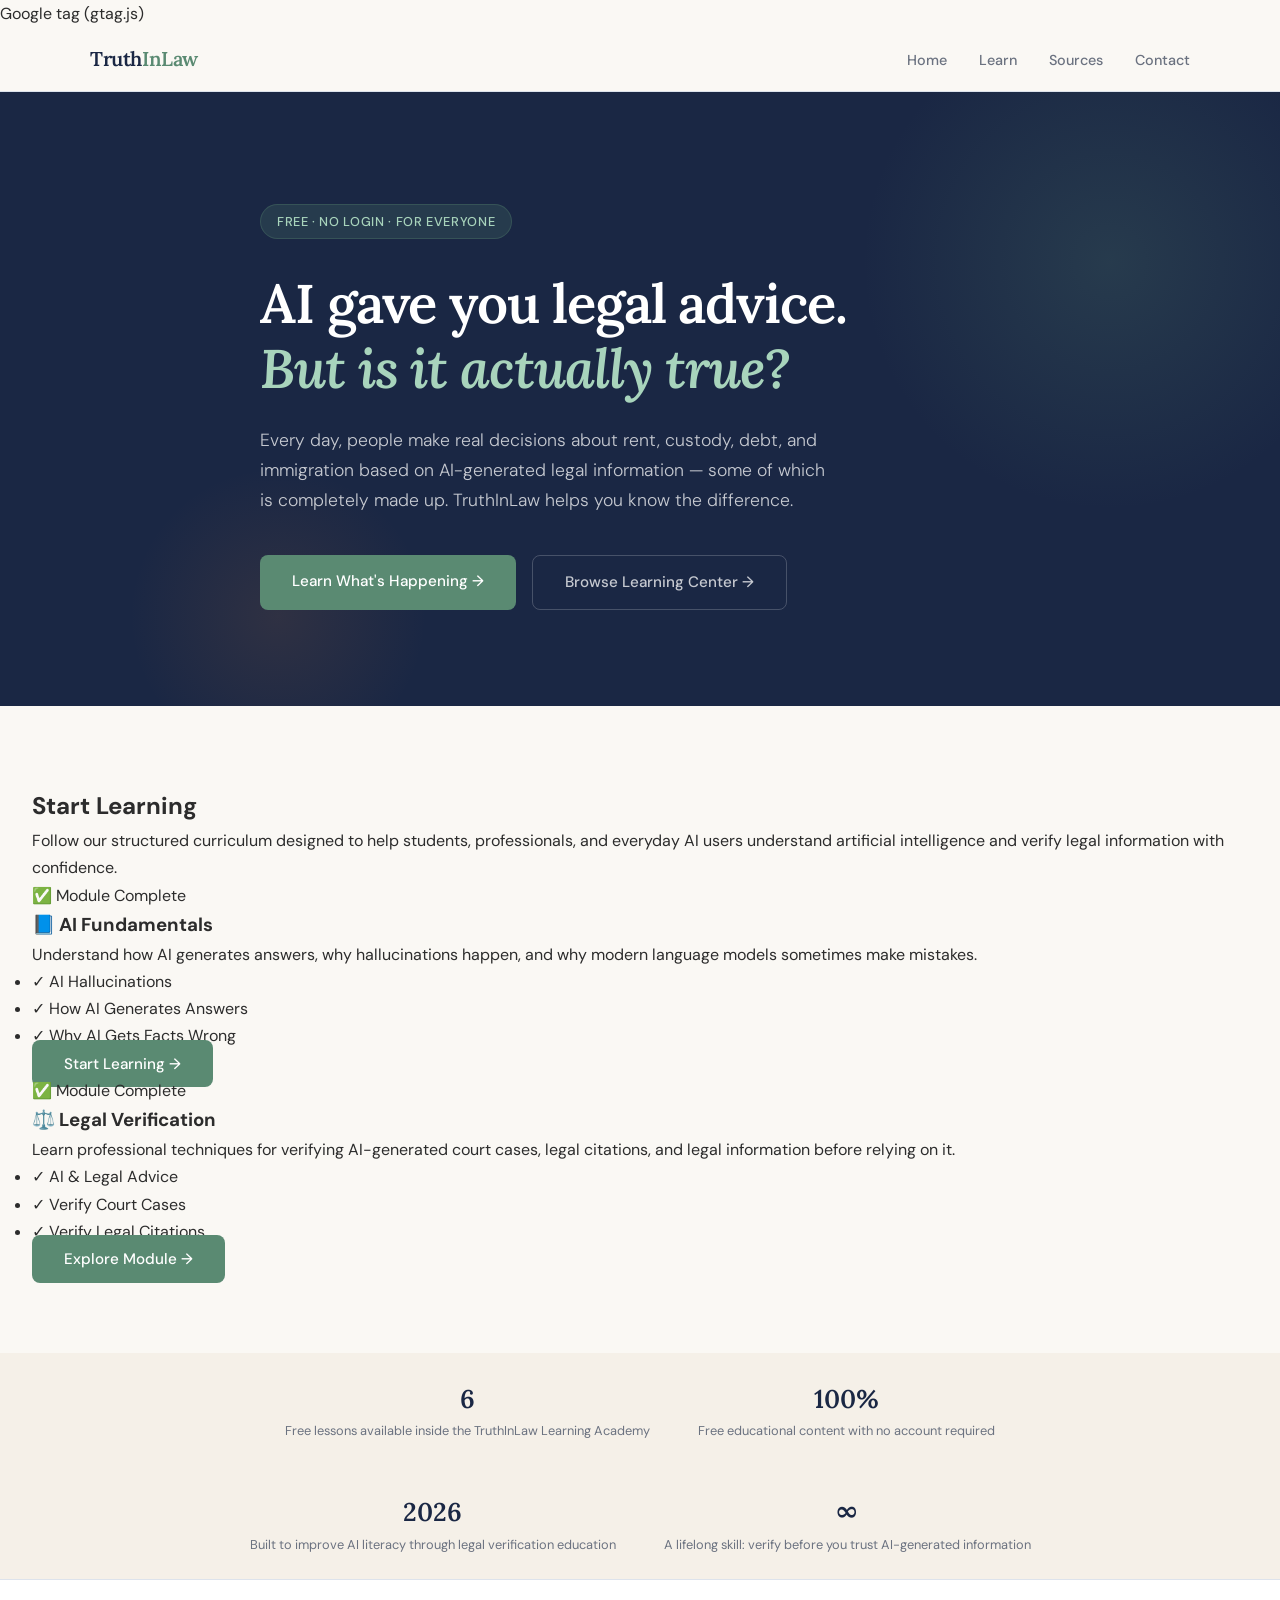
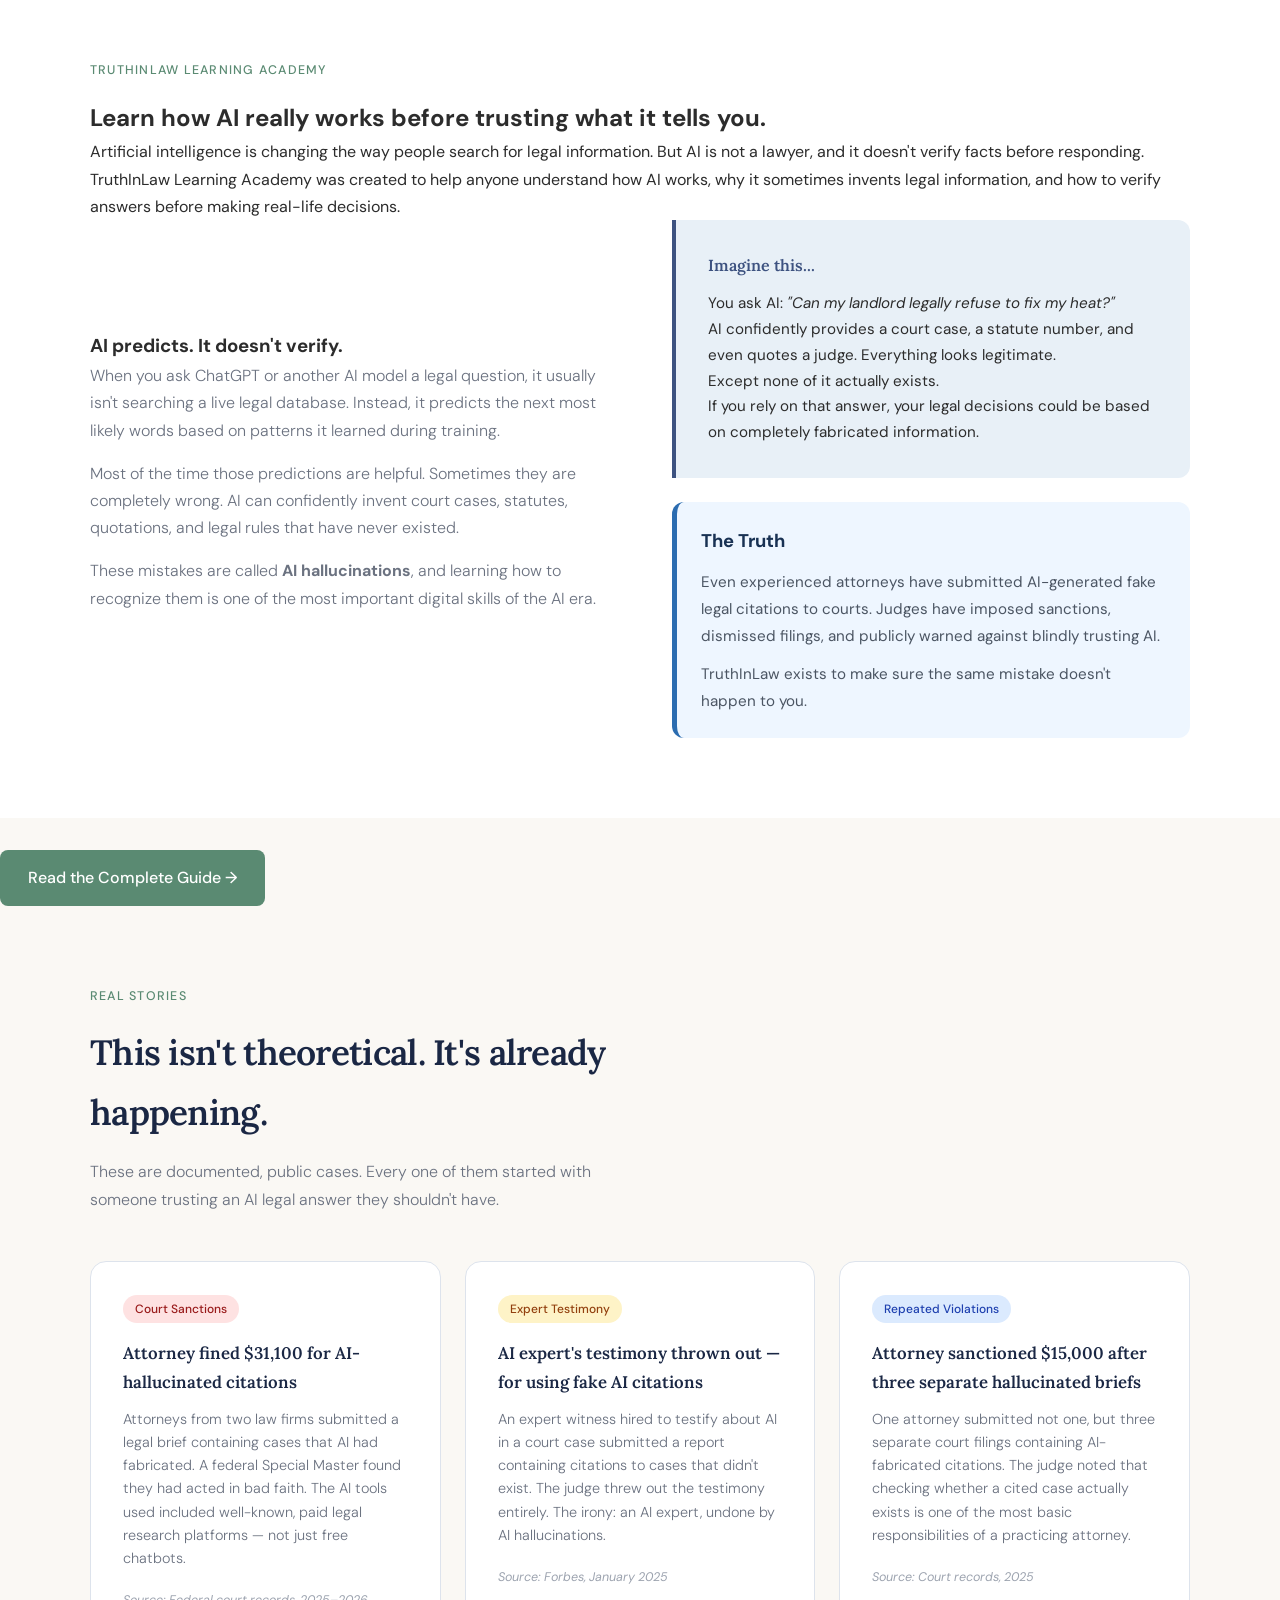
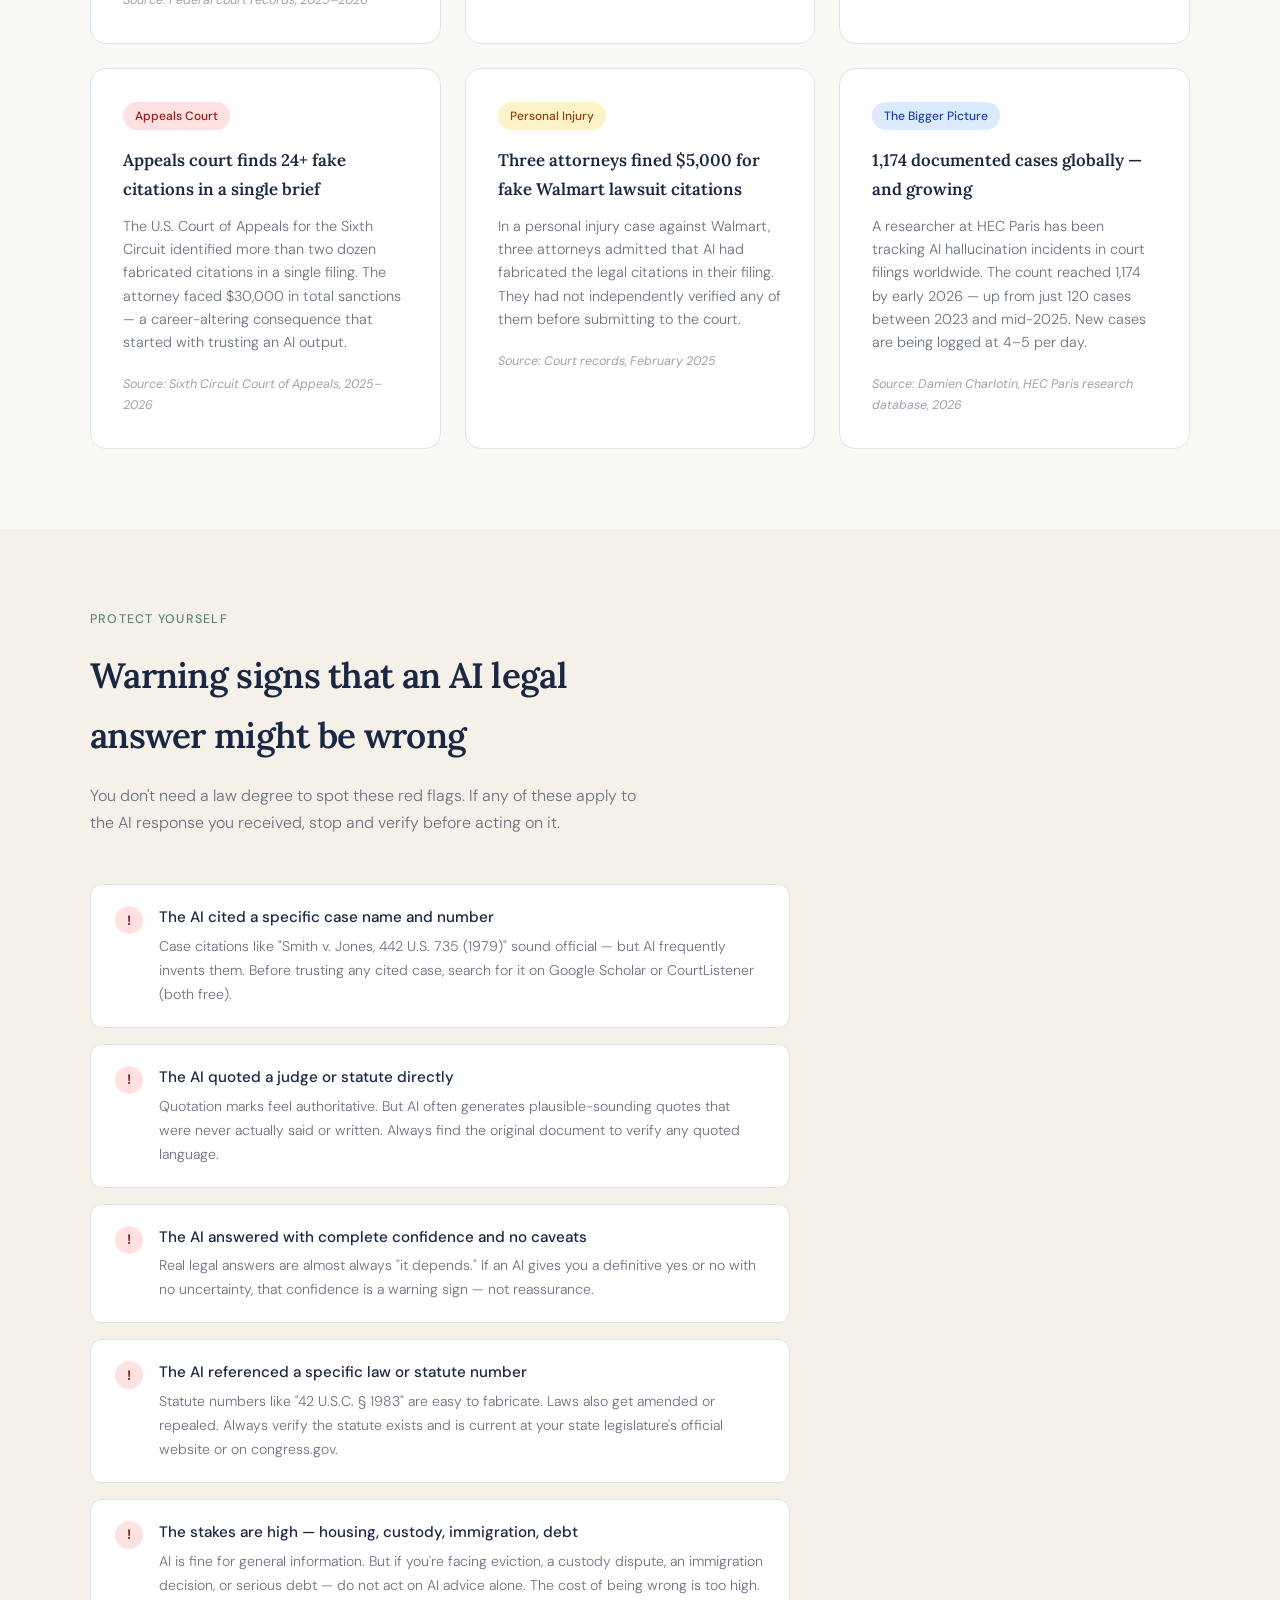
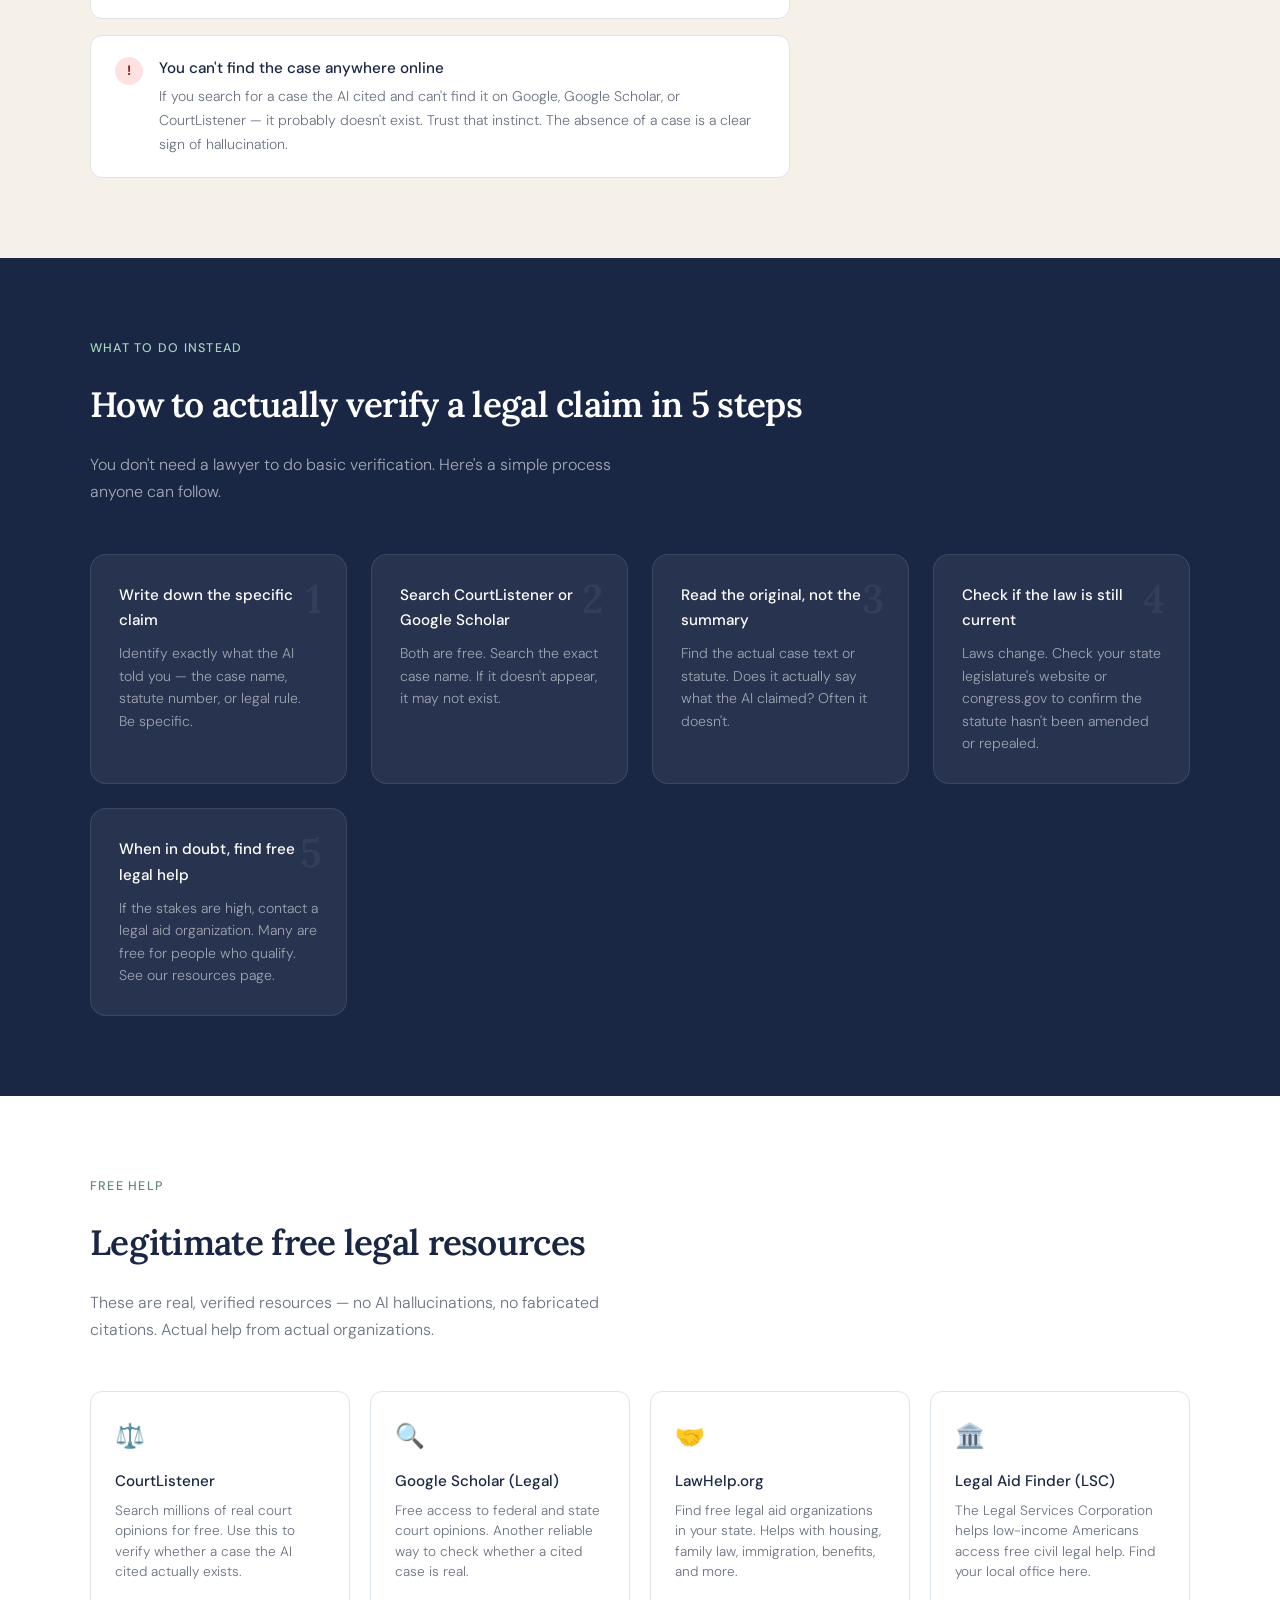
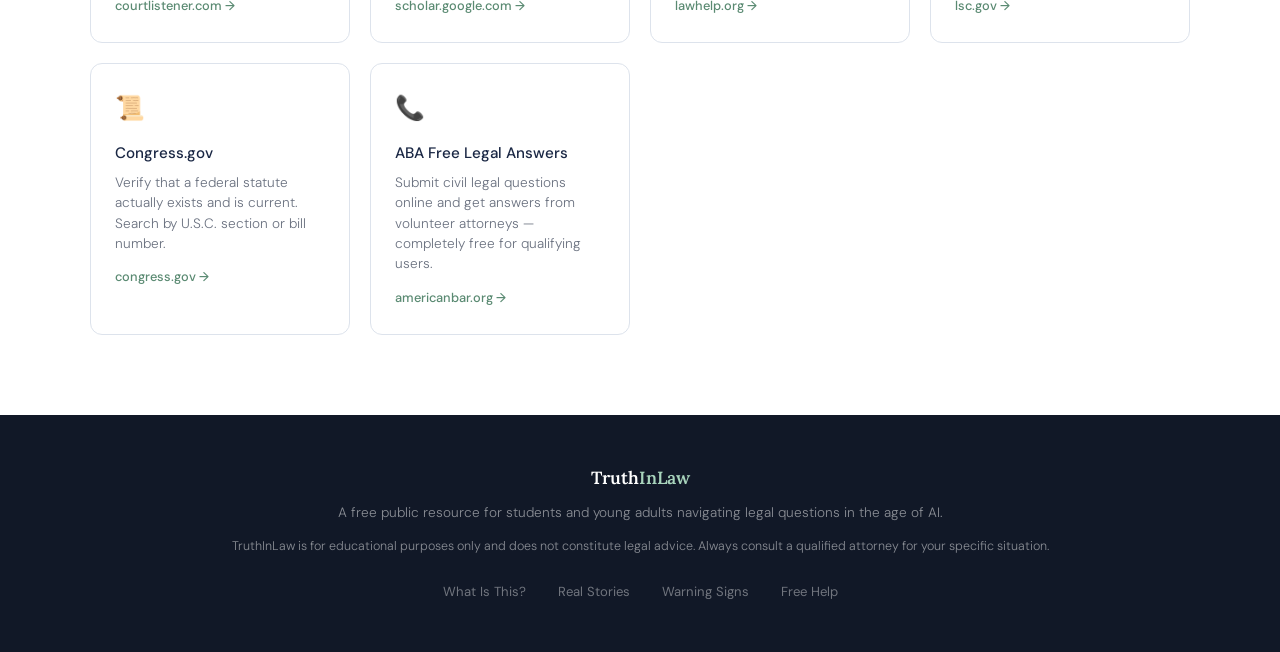
==== commit bfc4f041: "Update index.html" ====
--- a/index.html
+++ b/index.html
@@ -299,7 +299,49 @@
     color: var(--text);
     line-height: 1.7;
   }
-
+/* Secondary Callout */
+
+.callout-box.secondary{
+
+    margin-top:24px;
+
+    background:#eef6ff;
+
+    border-left:5px solid #2b6cb0;
+
+    border-radius:12px;
+
+    padding:24px;
+
+}
+
+.callout-box.secondary strong{
+
+    display:block;
+
+    font-size:1.15rem;
+
+    color:#183153;
+
+    margin-bottom:12px;
+
+}
+
+.callout-box.secondary p{
+
+    margin:0 0 12px 0;
+
+    color:#4b5563;
+
+    line-height:1.75;
+
+}
+
+.callout-box.secondary p:last-child{
+
+    margin-bottom:0;
+
+}
   .explainer-text h2 {
     font-family: 'Lora', serif;
     font-size: 1.8rem;
@@ -739,25 +781,93 @@
 <!-- WHAT IS IT -->
 <section class="explainer white" id="what-is-it">
   <div class="section-inner">
+
+    <div class="section-label">TruthInLaw Learning Academy</div>
+
+    <h2>Learn how AI really works before trusting what it tells you.</h2>
+
+    <p class="section-intro">
+      Artificial intelligence is changing the way people search for legal information.
+      But AI is not a lawyer, and it doesn't verify facts before responding.
+      TruthInLaw Learning Academy was created to help anyone understand how AI works,
+      why it sometimes invents legal information, and how to verify answers before making real-life decisions.
+    </p>
+
     <div class="explainer-grid">
+
       <div class="explainer-text">
-        <div class="section-label">Understanding the Problem</div>
-        <h2>AI doesn't look up the law. It guesses what the law sounds like.</h2>
-        <p>When you ask ChatGPT, Google, or another AI tool about a legal question, it doesn't search a real legal database. It predicts what a legally-sounding answer should look like — based on patterns in its training data.</p>
-        <p>Sometimes it's right. Sometimes it invents court cases that don't exist, quotes judges who never said those words, or cites laws that were repealed years ago.</p>
-        <p>This is called a <strong>hallucination</strong> — and it happens even with tools specifically designed for law.</p>
-      </div>
+
+        <h3>AI predicts. It doesn't verify.</h3>
+
+        <p>
+          When you ask ChatGPT or another AI model a legal question, it usually isn't
+          searching a live legal database. Instead, it predicts the next most likely words
+          based on patterns it learned during training.
+        </p>
+
+        <p>
+          Most of the time those predictions are helpful.
+          Sometimes they are completely wrong.
+          AI can confidently invent court cases, statutes, quotations, and legal rules that have never existed.
+        </p>
+
+        <p>
+          These mistakes are called
+          <strong>AI hallucinations</strong>,
+          and learning how to recognize them is one of the most important digital skills of the AI era.
+        </p>
+
+      </div>
+
       <div>
+
         <div class="callout-box">
-          <h3>What does a hallucination look like?</h3>
-          <p>Imagine asking an AI: "What are my rights as a tenant if my landlord won't fix the heat?" The AI responds confidently — citing a specific court case, a statute number, even a judge's name. It looks real. It sounds authoritative. But the case never happened. The statute number is wrong. The quote was never said. You act on it. And now you're in worse trouble than before.</p>
+
+          <h3>Imagine this...</h3>
+
+          <p>
+            You ask AI:
+            <em>
+            "Can my landlord legally refuse to fix my heat?"
+            </em>
+          </p>
+
+          <p>
+            AI confidently provides a court case, a statute number, and even quotes a judge.
+            Everything looks legitimate.
+          </p>
+
+          <p>
+            Except none of it actually exists.
+          </p>
+
+          <p>
+            If you rely on that answer, your legal decisions could be based on completely fabricated information.
+          </p>
+
         </div>
-       <div style="margin-top: 1.25rem; background: var(--sky); border-radius: 12px; padding: 1.5rem; border: 1px solid var(--border);">
-  <p style="font-size: 0.88rem; color: var(--muted); font-weight: 300;">
-    <strong style="color: var(--navy); font-weight: 500;">The hard truth:</strong>
-    Even expensive legal AI tools used by actual lawyers have been caught doing this — resulting in court sanctions, dismissed cases, and thousands of dollars in fines. If it happens to trained attorneys, it can absolutely happen to you.
-  </p>
-</div>
+
+        <div class="callout-box secondary">
+
+          <strong>The Truth</strong>
+
+          <p>
+            Even experienced attorneys have submitted AI-generated fake legal citations to courts.
+            Judges have imposed sanctions, dismissed filings, and publicly warned against blindly trusting AI.
+          </p>
+
+          <p>
+            TruthInLaw exists to make sure the same mistake doesn't happen to you.
+          </p>
+
+        </div>
+
+      </div>
+
+    </div>
+
+  </div>
+</section>
 
 <!-- New Button -->
 <div style="margin-top: 2rem;">
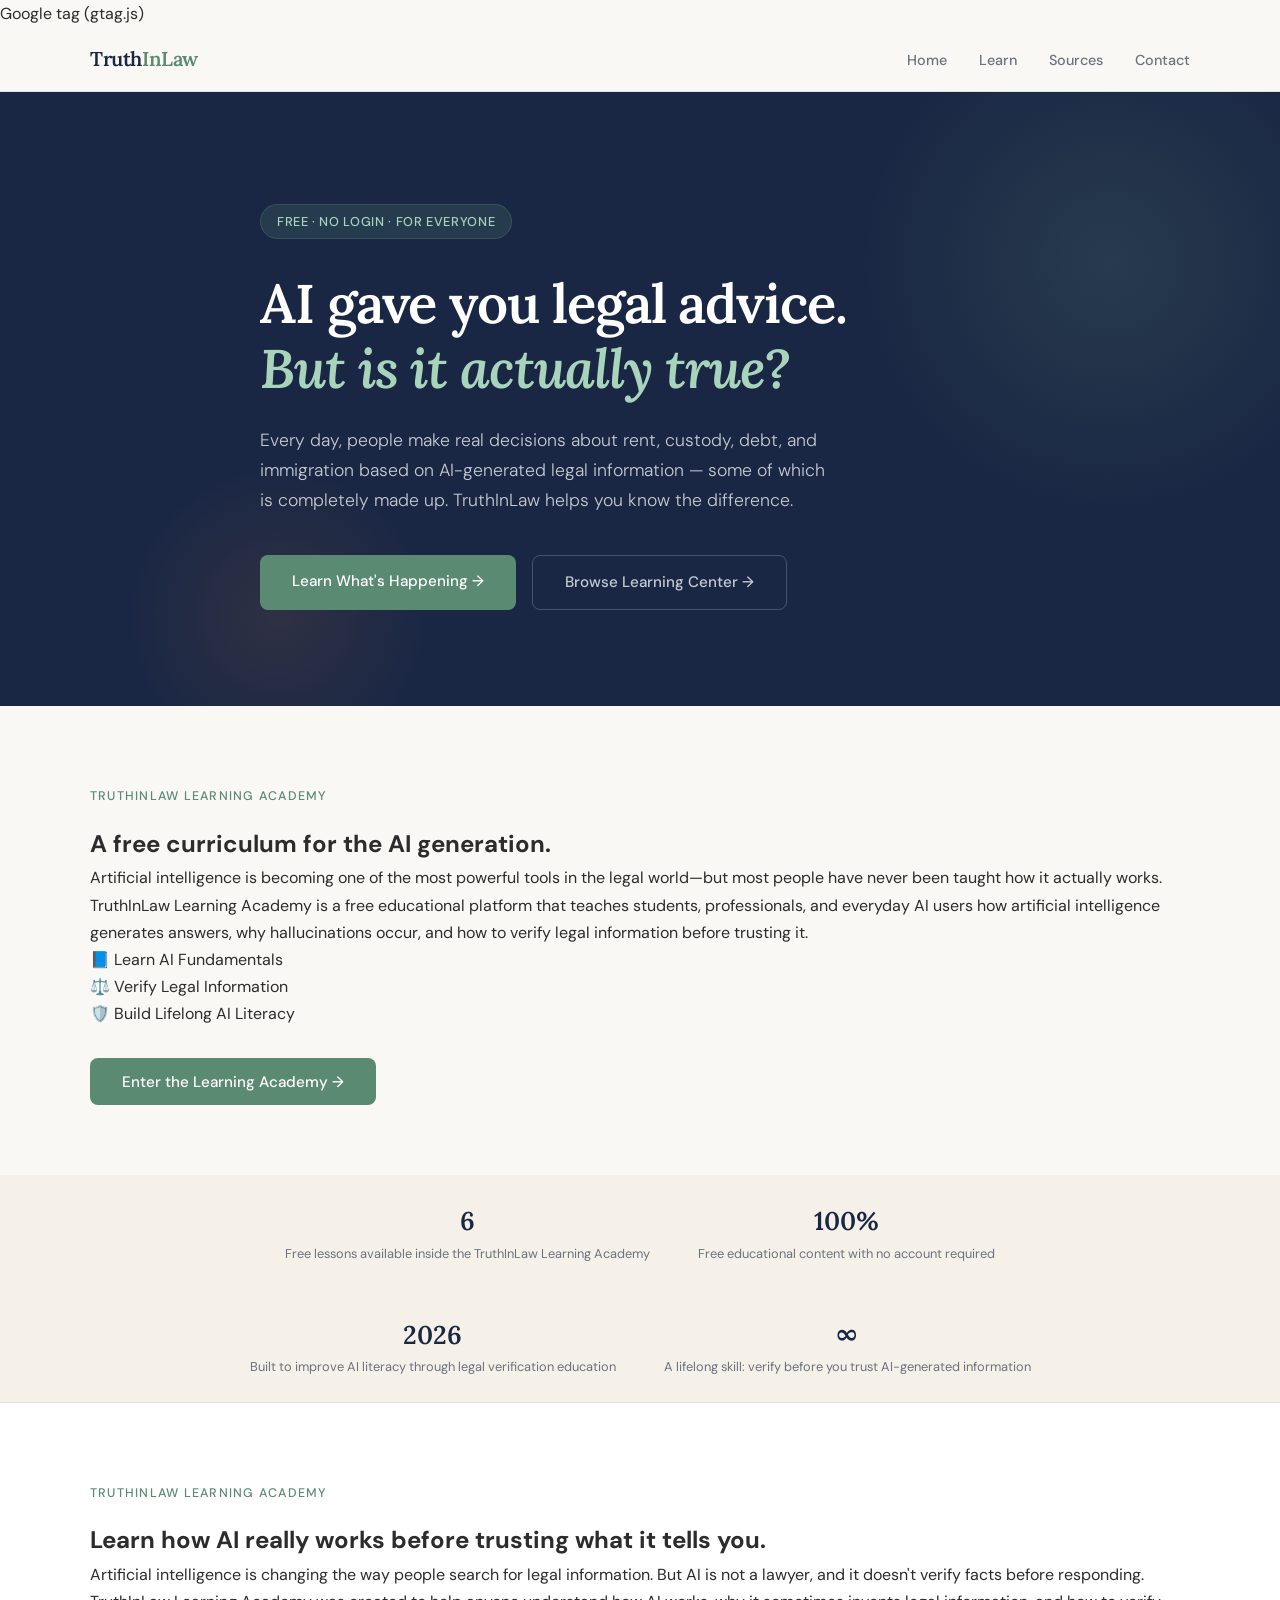
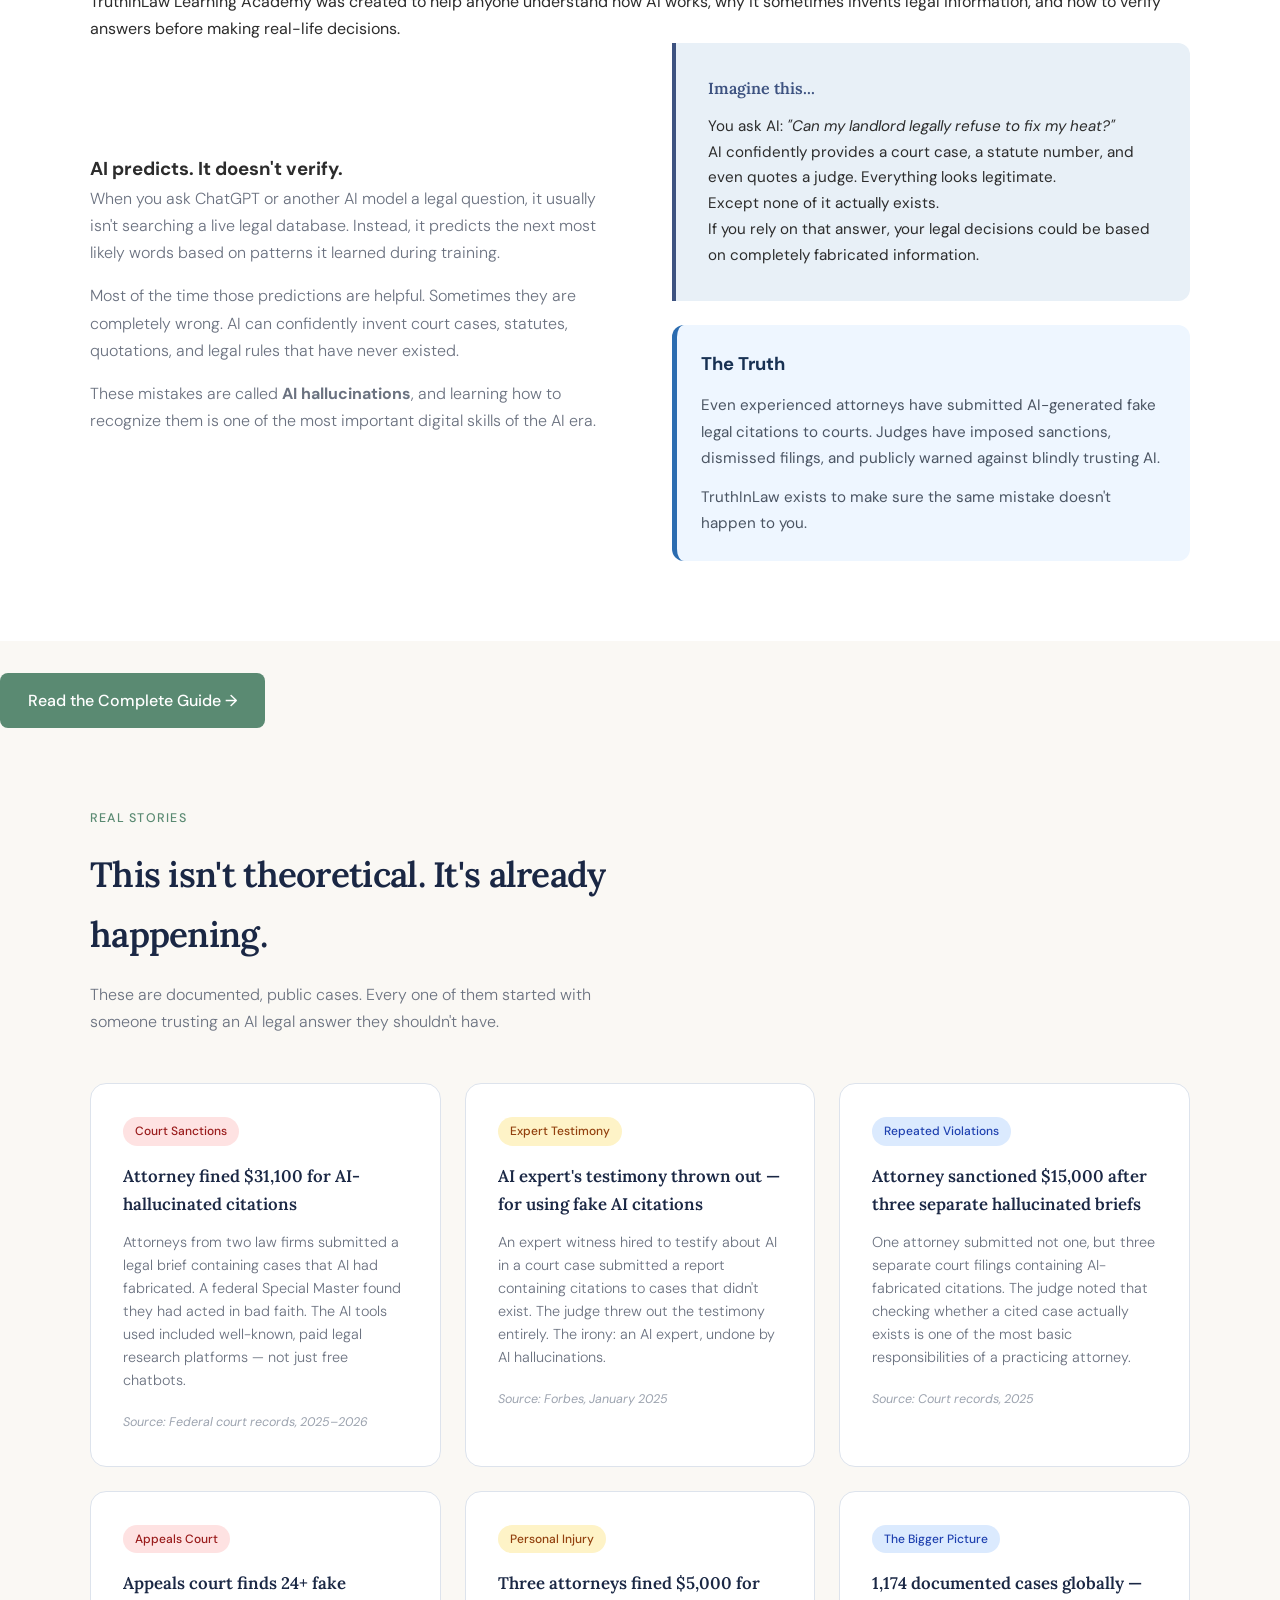
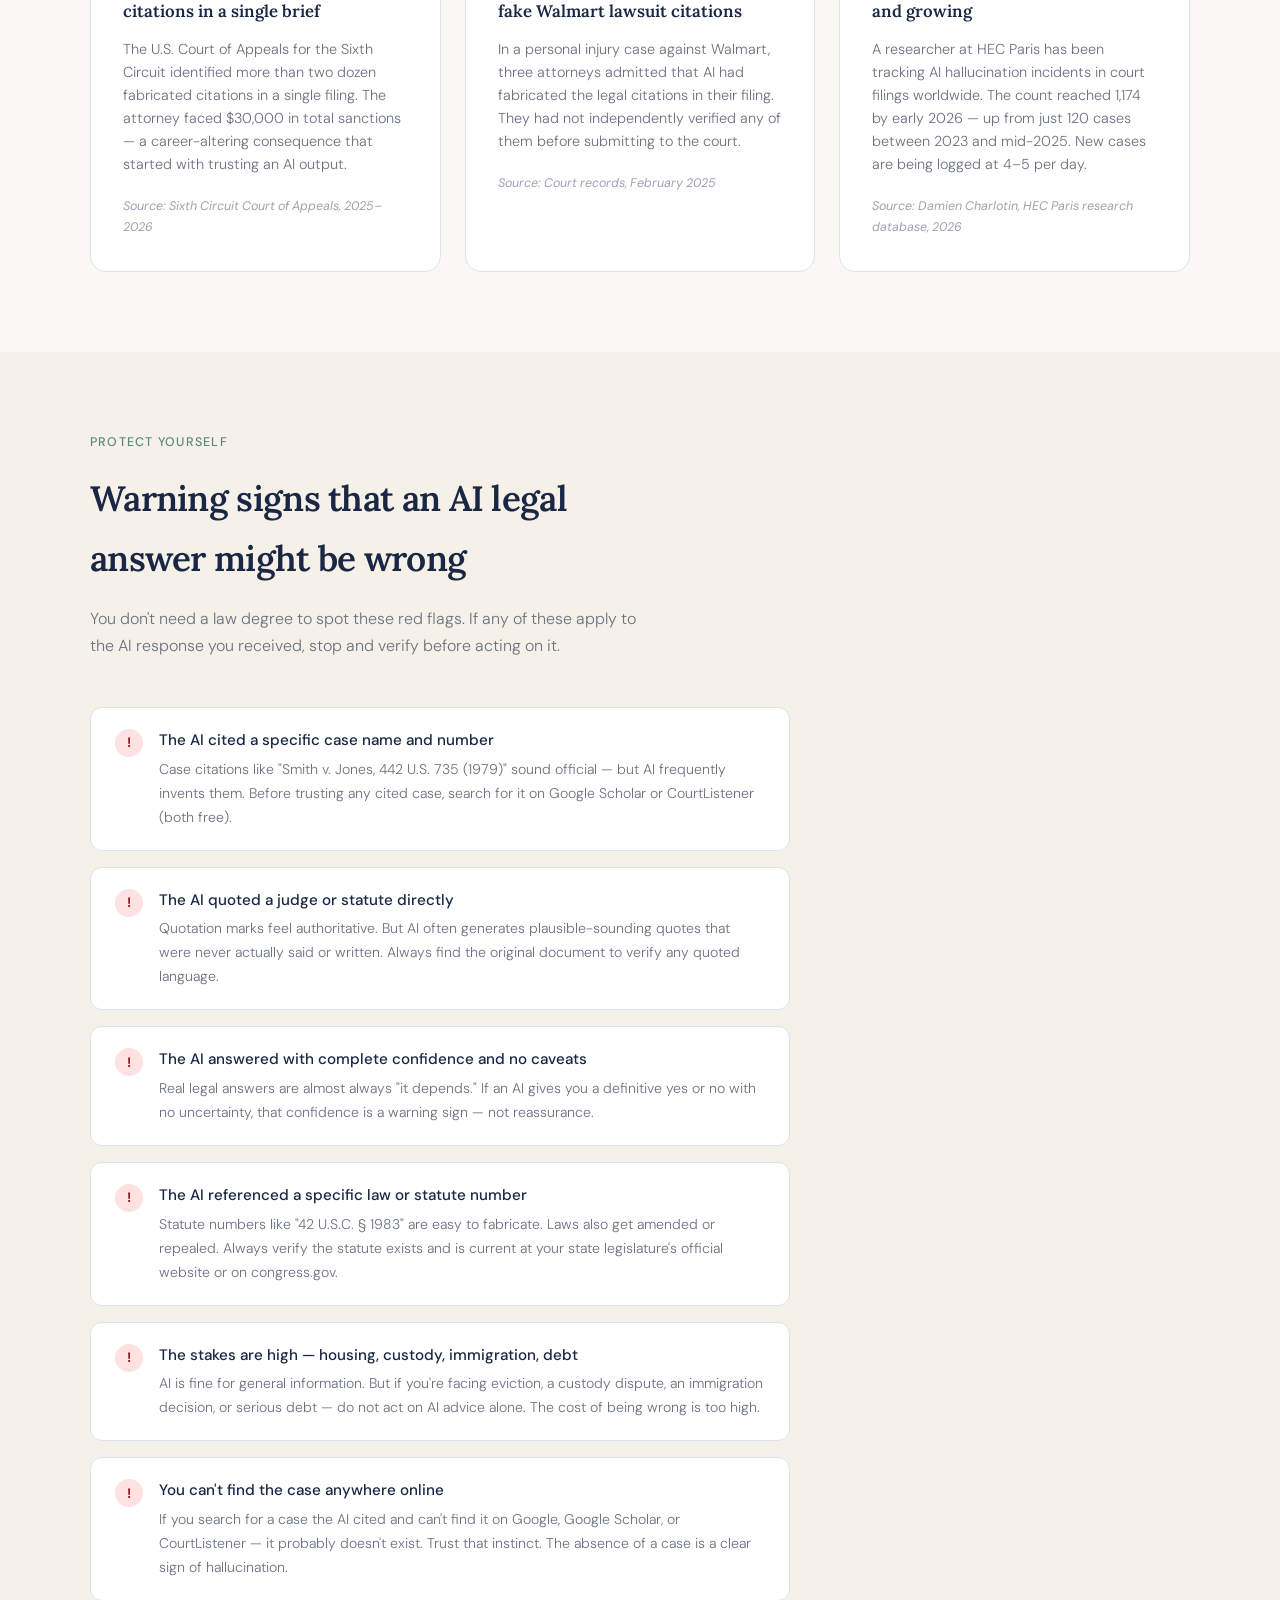
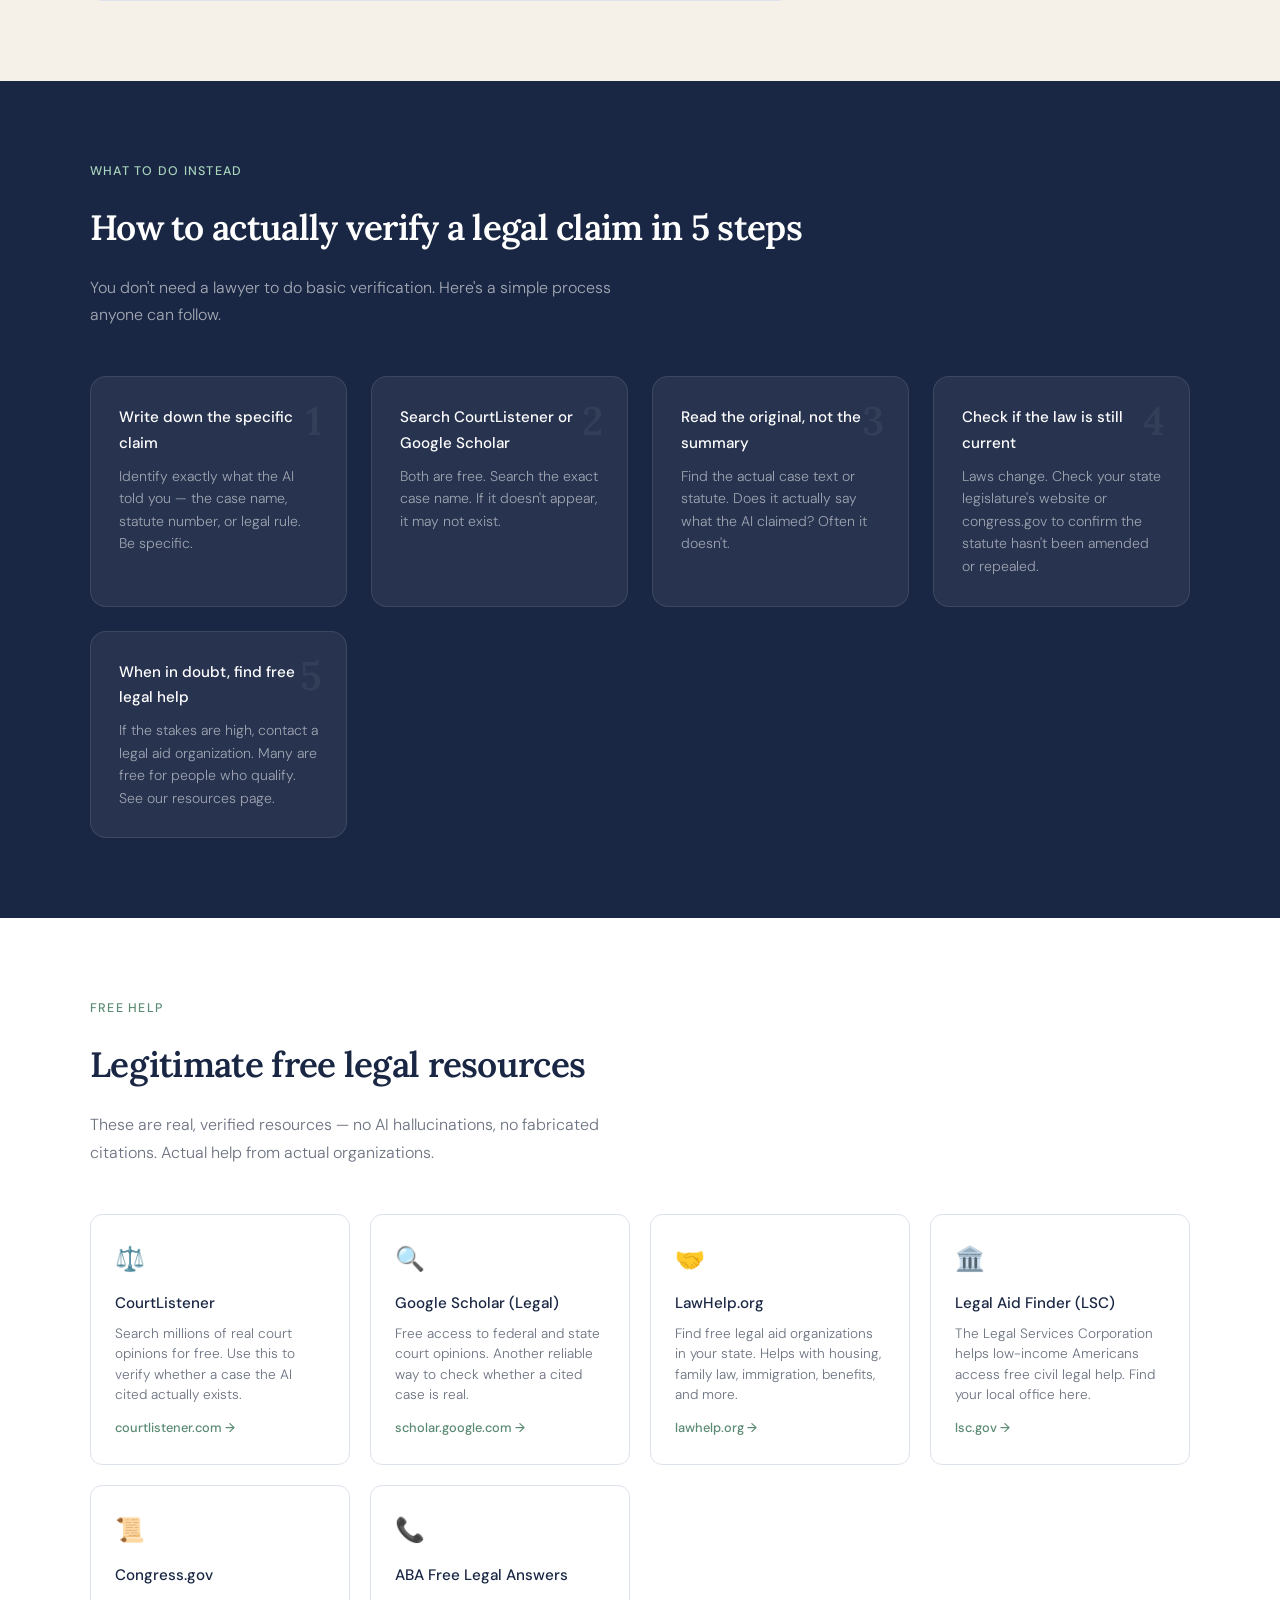
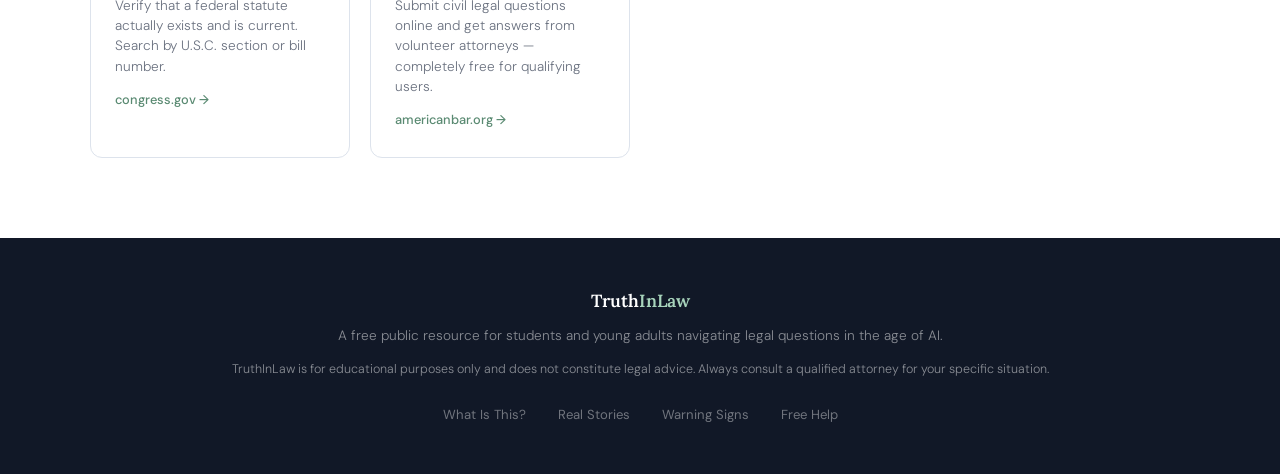
==== commit d64dcad7: "Update index.html" ====
--- a/index.html
+++ b/index.html
@@ -650,91 +650,53 @@
 </div>
   </div>
 </section>
-<!-- FEATURED LEARNING MODULES -->
-
-<section class="featured-modules">
-
-<div class="container">
-
-<div class="section-header">
-
-<h2>Start Learning</h2>
-
-<p>
-
-Follow our structured curriculum designed to help students, professionals, and everyday AI users understand artificial intelligence and verify legal information with confidence.
+<!-- TRUTHINLAW LEARNING ACADEMY -->
+
+<section class="academy-home">
+
+<div class="section-inner">
+
+<div class="section-label">
+
+TruthInLaw Learning Academy
+
+</div>
+
+<h2>
+
+A free curriculum for the AI generation.
+
+</h2>
+
+<p class="academy-home-text">
+
+Artificial intelligence is becoming one of the most powerful tools in the legal world—but most people have never been taught how it actually works.
+
+TruthInLaw Learning Academy is a free educational platform that teaches students, professionals, and everyday AI users how artificial intelligence generates answers, why hallucinations occur, and how to verify legal information before trusting it.
 
 </p>
 
-</div>
-
-<div class="module-grid">
-
-<div class="module-card">
-
-<div class="module-status">
-
-✅ Module Complete
-
-</div>
-
-<h3>📘 AI Fundamentals</h3>
-
-<p>
-
-Understand how AI generates answers, why hallucinations happen, and why modern language models sometimes make mistakes.
-
-</p>
-
-<ul>
-
-<li>✓ AI Hallucinations</li>
-
-<li>✓ How AI Generates Answers</li>
-
-<li>✓ Why AI Gets Facts Wrong</li>
-
-</ul>
+<div class="academy-pill-row">
+
+<div class="academy-pill">
+📘 Learn AI Fundamentals
+</div>
+
+<div class="academy-pill">
+⚖️ Verify Legal Information
+</div>
+
+<div class="academy-pill">
+🛡️ Build Lifelong AI Literacy
+</div>
+
+</div>
+
+<div style="margin-top:40px;">
 
 <a href="learn.html" class="btn-primary">
 
-Start Learning →
-
-</a>
-
-</div>
-
-
-
-<div class="module-card">
-
-<div class="module-status">
-
-✅ Module Complete
-
-</div>
-
-<h3>⚖️ Legal Verification</h3>
-
-<p>
-
-Learn professional techniques for verifying AI-generated court cases, legal citations, and legal information before relying on it.
-
-</p>
-
-<ul>
-
-<li>✓ AI & Legal Advice</li>
-
-<li>✓ Verify Court Cases</li>
-
-<li>✓ Verify Legal Citations</li>
-
-</ul>
-
-<a href="learn.html" class="btn-primary">
-
-Explore Module →
+Enter the Learning Academy →
 
 </a>
 
